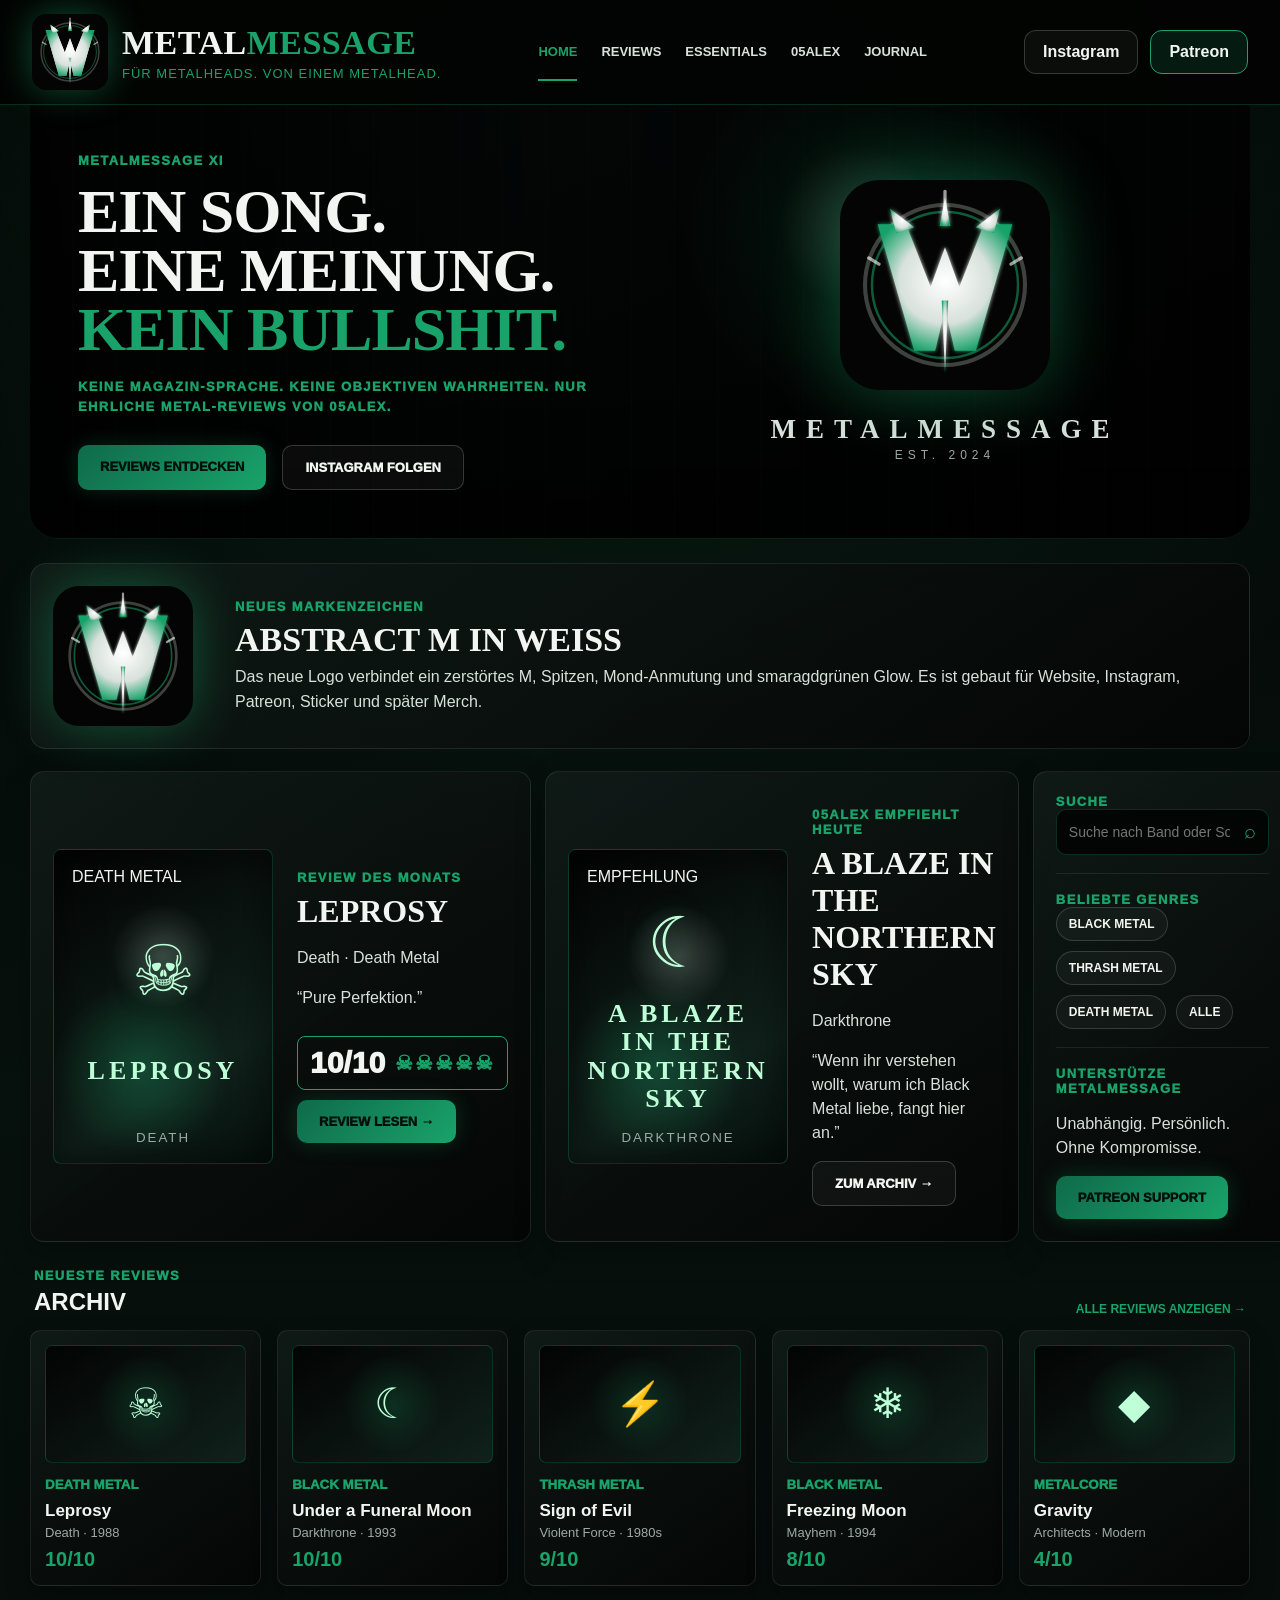
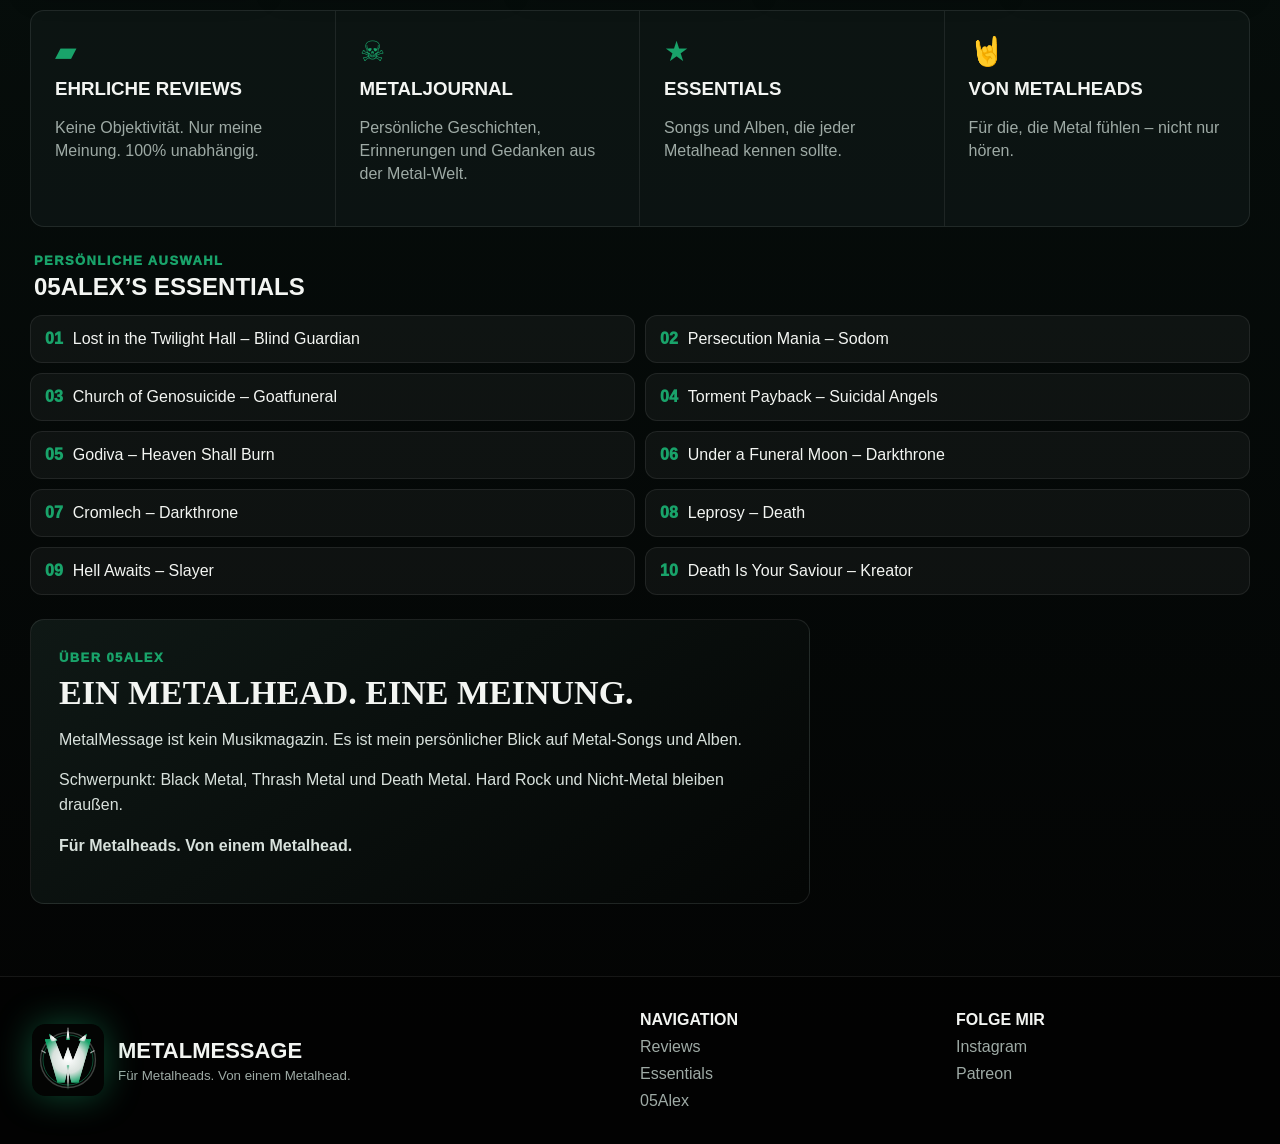
==== index.html @ 54d54aca "Add files via upload" ====
<!DOCTYPE html>
<html lang="de">
<head>
  <meta charset="UTF-8" />
  <meta name="viewport" content="width=device-width, initial-scale=1.0" />
  <title>MetalMessage XI</title>
  <link rel="icon" href="favicon.svg" type="image/svg+xml" />
  <link rel="stylesheet" href="style.css" />
</head>
<body>
  <div id="loader" class="loader">
    <img src="logo.svg" alt="MetalMessage Logo">
    <span>MetalMessage</span>
  </div>

  <div class="site-shell">
    <header class="topbar">
      <a class="logo-wrap" href="#home" aria-label="MetalMessage Home">
        <img class="brand-logo" src="logo.svg" alt="MetalMessage Logo">
        <div class="logo-text">
          <strong>Metal<span>Message</span></strong>
          <small>Für Metalheads. Von einem Metalhead.</small>
        </div>
      </a>
      <nav class="desktop-nav">
        <a href="#home" class="active">Home</a>
        <a href="#reviews">Reviews</a>
        <a href="#essentials">Essentials</a>
        <a href="#about">05Alex</a>
        <a href="#journal">Journal</a>
      </nav>
      <div class="top-actions">
        <a href="https://www.instagram.com/metalmessage05alex/" target="_blank">Instagram</a>
        <a href="https://www.patreon.com/c/metalmessageby05alex/posts" target="_blank" class="patreon">Patreon</a>
      </div>
    </header>

    <main id="home">
      <section class="hero-x">
        <div class="hero-content">
          <p>MetalMessage XI</p>
          <h1>Ein Song.<br>Eine Meinung.<br><span>Kein Bullshit.</span></h1>
          <p class="lead">Keine Magazin-Sprache. Keine objektiven Wahrheiten. Nur ehrliche Metal-Reviews von 05Alex.</p>
          <div class="hero-buttons">
            <a href="#reviews">Reviews entdecken</a>
            <a href="https://www.instagram.com/metalmessage05alex/" class="ghost" target="_blank">Instagram folgen</a>
          </div>
        </div>
        <div class="hero-emblem" aria-hidden="true">
          <img src="logo.svg" alt="">
          <strong>MetalMessage</strong>
          <span>Est. 2024</span>
        </div>
      </section>

      <section class="brand-section reveal">
        <img src="logo.svg" alt="MetalMessage Logo">
        <div>
          <span>Neues Markenzeichen</span>
          <h2>Abstract M in Weiß</h2>
          <p>Das neue Logo verbindet ein zerstörtes M, Spitzen, Mond-Anmutung und smaragdgrünen Glow. Es ist gebaut für Website, Instagram, Patreon, Sticker und später Merch.</p>
        </div>
      </section>

      <section class="mag-grid">
        <article id="featured" class="panel featured-panel reveal">
<div class="art-card"><span>Death Metal</span><div class="symbol">☠</div><b>LEPROSY</b><small>Death</small></div>
<div class="feature-copy">
  <h3>Review des Monats</h3>
  <h2>Leprosy</h2>
  <p>Death · Death Metal</p>
  <p>“Pure Perfektion.”</p>
  <div class="score-pill">10/10 <span class="skulls">☠☠☠☠☠</span></div>
  <br><a class="review-link" data-open="leprosy">Review lesen →</a>
</div>
</article>
        <article id="recommendation" class="panel recommendation-panel reveal">
<div class="art-card"><span>Empfehlung</span><div class="symbol">☾</div><b>A Blaze in the Northern Sky</b><small>Darkthrone</small></div>
<div>
  <h3>05Alex empfiehlt heute</h3>
  <h2>A Blaze in the Northern Sky</h2>
  <p>Darkthrone</p>
  <p>“Wenn ihr verstehen wollt, warum ich Black Metal liebe, fangt hier an.”</p>
  <a class="review-link" href="#reviews">Zum Archiv →</a>
</div>
</article>
        <aside class="panel side-panel reveal">
          <div class="side-block">
            <h3>Suche</h3>
            <div class="search-line">
              <input id="search" type="search" placeholder="Suche nach Band oder Song..." />
              <span>⌕</span>
            </div>
          </div>
          <div class="side-block">
            <h3>Beliebte Genres</h3>
            <div class="chips">
              <button data-filter="black">Black Metal</button>
              <button data-filter="thrash">Thrash Metal</button>
              <button data-filter="death">Death Metal</button>
              <button data-filter="">Alle</button>
            </div>
          </div>
          <div class="side-block support-mini">
            <h3>Unterstütze MetalMessage</h3>
            <p>Unabhängig. Persönlich. Ohne Kompromisse.</p>
            <a href="https://www.patreon.com/c/metalmessageby05alex/posts" target="_blank">Patreon Support</a>
          </div>
        </aside>
      </section>

      <section id="reviews" class="latest">
        <div class="section-head">
          <div><span>Neueste Reviews</span><h2>Archiv</h2></div>
          <a href="#reviews">Alle Reviews anzeigen →</a>
        </div>
        <div id="reviewGrid" class="review-strip">
<article class="review-card-x reveal" data-id="leprosy" data-search="death leprosy death metal">
  <div class="mini-art"><span>☠</span></div>
  <small>Death Metal</small>
  <h3>Leprosy</h3>
  <p>Death · 1988</p>
  <strong>10/10</strong>
</article>


<article class="review-card-x reveal" data-id="under-a-funeral-moon" data-search="darkthrone under a funeral moon black metal">
  <div class="mini-art"><span>☾</span></div>
  <small>Black Metal</small>
  <h3>Under a Funeral Moon</h3>
  <p>Darkthrone · 1993</p>
  <strong>10/10</strong>
</article>


<article class="review-card-x reveal" data-id="sign-of-evil" data-search="violent force sign of evil thrash metal">
  <div class="mini-art"><span>⚡</span></div>
  <small>Thrash Metal</small>
  <h3>Sign of Evil</h3>
  <p>Violent Force · 1980s</p>
  <strong>9/10</strong>
</article>


<article class="review-card-x reveal" data-id="freezing-moon" data-search="mayhem freezing moon black metal">
  <div class="mini-art"><span>❄</span></div>
  <small>Black Metal</small>
  <h3>Freezing Moon</h3>
  <p>Mayhem · 1994</p>
  <strong>8/10</strong>
</article>


<article class="review-card-x reveal" data-id="gravity" data-search="architects gravity metalcore">
  <div class="mini-art"><span>◆</span></div>
  <small>Metalcore</small>
  <h3>Gravity</h3>
  <p>Architects · Modern</p>
  <strong>4/10</strong>
</article>
</div>
      </section>

      <section id="journal" class="feature-row reveal">
        <article><span>▰</span><h3>Ehrliche Reviews</h3><p>Keine Objektivität. Nur meine Meinung. 100% unabhängig.</p></article>
        <article><span>☠</span><h3>MetalJournal</h3><p>Persönliche Geschichten, Erinnerungen und Gedanken aus der Metal-Welt.</p></article>
        <article><span>★</span><h3>Essentials</h3><p>Songs und Alben, die jeder Metalhead kennen sollte.</p></article>
        <article><span>🤘</span><h3>Von Metalheads</h3><p>Für die, die Metal fühlen – nicht nur hören.</p></article>
      </section>

      <section id="essentials" class="essentials-section">
        <div class="section-head"><div><span>Persönliche Auswahl</span><h2>05Alex’s Essentials</h2></div></div>
        <ol id="essentialsList" class="essentials"><li><span>01</span>Lost in the Twilight Hall – Blind Guardian</li>
<li><span>02</span>Persecution Mania – Sodom</li>
<li><span>03</span>Church of Genosuicide – Goatfuneral</li>
<li><span>04</span>Torment Payback – Suicidal Angels</li>
<li><span>05</span>Godiva – Heaven Shall Burn</li>
<li><span>06</span>Under a Funeral Moon – Darkthrone</li>
<li><span>07</span>Cromlech – Darkthrone</li>
<li><span>08</span>Leprosy – Death</li>
<li><span>09</span>Hell Awaits – Slayer</li>
<li><span>10</span>Death Is Your Saviour – Kreator</li></ol>
      </section>

      <section id="about" class="about-x">
        <div class="about-card reveal">
          <span>Über 05Alex</span>
          <h2>Ein Metalhead. Eine Meinung.</h2>
          <p>MetalMessage ist kein Musikmagazin. Es ist mein persönlicher Blick auf Metal-Songs und Alben.</p>
          <p>Schwerpunkt: Black Metal, Thrash Metal und Death Metal. Hard Rock und Nicht-Metal bleiben draußen.</p>
          <p><strong>Für Metalheads. Von einem Metalhead.</strong></p>
        </div>
      </section>
    </main>

    <section id="reviewView" class="review-view hidden"></section>

    <footer class="footer-x">
      <div class="footer-brand"><img class="brand-logo footer-logo" src="logo.svg" alt=""><div><strong>MetalMessage</strong><small>Für Metalheads. Von einem Metalhead.</small></div></div>
      <div><strong>Navigation</strong><a href="#reviews">Reviews</a><a href="#essentials">Essentials</a><a href="#about">05Alex</a></div>
      <div><strong>Folge mir</strong><a href="https://www.instagram.com/metalmessage05alex/" target="_blank">Instagram</a><a href="https://www.patreon.com/c/metalmessageby05alex/posts" target="_blank">Patreon</a></div>
    </footer>
  </div>

  <script src="data.js"></script>
  <script src="app.js"></script>
</body>
</html>
---- style.css ----
:root{--black:#030403;--bg:#050706;--panel:#0b1110;--panel2:#101a17;--emerald:#0f6a4b;--bright:#19a36a;--glow:#37d88a;--silver:#d8e1dc;--text:#f3f5f2;--muted:#9eaaa5;--line:rgba(25,163,106,.27)}*{box-sizing:border-box}html{scroll-behavior:smooth}body{margin:0;color:var(--text);font-family:Arial,Helvetica,sans-serif;background:radial-gradient(circle at 50% 0%,rgba(25,163,106,.16),transparent 32%),linear-gradient(180deg,#020403,#07110e 40%,#030303)}a{color:inherit}.loader{position:fixed;inset:0;z-index:999;background:#020303;display:grid;place-items:center;transition:opacity .45s ease,visibility .45s ease}.loader img{width:122px;filter:drop-shadow(0 0 28px rgba(25,163,106,.5));animation:pulse 1.4s infinite alternate}.loader span{text-transform:uppercase;letter-spacing:4px;color:var(--silver);font-family:Georgia,serif;margin-top:-120px}.loader.hide{opacity:0;visibility:hidden}@keyframes pulse{from{transform:scale(.96);opacity:.8}to{transform:scale(1.04);opacity:1}}.topbar{position:sticky;top:0;z-index:50;display:flex;align-items:center;gap:24px;padding:14px 32px;background:rgba(3,4,3,.94);backdrop-filter:blur(16px);border-bottom:1px solid var(--line)}.logo-wrap{display:flex;align-items:center;gap:14px;text-decoration:none;min-width:310px}.brand-logo{width:76px;height:76px;object-fit:contain;filter:drop-shadow(0 0 18px rgba(25,163,106,.45))}.logo-text strong{display:block;font-family:Georgia,serif;text-transform:uppercase;font-size:34px;letter-spacing:.5px}.logo-text strong span{color:var(--bright)}.logo-text small{display:block;color:var(--bright);font-size:13px;text-transform:uppercase;letter-spacing:1px;margin-top:4px}.desktop-nav{display:flex;gap:24px;flex:1;justify-content:center}.desktop-nav a{text-decoration:none;text-transform:uppercase;font-weight:900;font-size:13px;color:var(--silver);padding:20px 0;border-bottom:2px solid transparent}.desktop-nav a.active,.desktop-nav a:hover{color:var(--bright);border-color:var(--bright)}.top-actions{display:flex;gap:12px}.top-actions a{text-decoration:none;border:1px solid rgba(255,255,255,.18);border-radius:12px;padding:12px 18px;font-weight:900;background:rgba(255,255,255,.04)}.top-actions .patreon{border-color:var(--bright);background:rgba(25,163,106,.15)}main,.review-view{max-width:1540px;margin:0 auto;padding:0 30px 48px}.hero-x{min-height:430px;display:grid;grid-template-columns:1fr 1fr;align-items:center;position:relative;overflow:hidden;border-bottom:1px solid rgba(25,163,106,.18);background:linear-gradient(90deg,rgba(0,0,0,.92) 0%,rgba(0,0,0,.55) 44%,rgba(0,0,0,.82) 100%),radial-gradient(circle at 68% 28%,rgba(216,225,220,.38),transparent 9%),radial-gradient(circle at 70% 30%,rgba(25,163,106,.35),transparent 22%),linear-gradient(160deg,#07110e,#030303);border-radius:0 0 28px 28px;margin-bottom:24px}.hero-x:before{content:'';position:absolute;inset:0;background:repeating-linear-gradient(90deg,transparent 0 42px,rgba(255,255,255,.015) 43px),linear-gradient(0deg,rgba(0,0,0,.78),transparent 45%);pointer-events:none}.hero-content{position:relative;z-index:2;padding:48px}.hero-content>p,.section-head span,.panel h3,.about-card span,.brand-section span{margin:0;color:var(--bright);text-transform:uppercase;letter-spacing:1.4px;font-weight:950;font-size:13px}.hero-content h1{font-family:Georgia,serif;text-transform:uppercase;font-size:62px;line-height:.95;margin:14px 0 18px;letter-spacing:-1px}.hero-content h1 span{color:var(--bright);font-family:inherit}.lead{max-width:520px;color:var(--silver);line-height:1.55;font-size:17px}.hero-buttons{display:flex;gap:16px;margin-top:28px;flex-wrap:wrap}.hero-buttons a,.featured-panel .review-link,.recommendation-panel .review-link,.support-mini a{display:inline-block;text-decoration:none;border-radius:10px;padding:14px 22px;background:linear-gradient(135deg,var(--emerald),var(--bright));color:#02100b;font-weight:950;text-transform:uppercase;font-size:13px;box-shadow:0 0 22px rgba(25,163,106,.24);cursor:pointer}.hero-buttons .ghost,.recommendation-panel .review-link{background:rgba(255,255,255,.04);color:var(--text);border:1px solid rgba(255,255,255,.18);box-shadow:none}.hero-emblem{position:relative;z-index:2;text-align:center;color:var(--silver)}.hero-emblem img{width:210px;filter:drop-shadow(0 0 38px rgba(25,163,106,.45))}.hero-emblem strong{display:block;text-transform:uppercase;letter-spacing:10px;font-size:27px;margin-top:20px;font-family:Georgia,serif}.hero-emblem span{text-transform:uppercase;letter-spacing:5px;color:var(--muted);font-size:12px}.brand-section{display:grid;grid-template-columns:160px 1fr;gap:22px;align-items:center;background:linear-gradient(145deg,rgba(16,26,23,.92),rgba(4,6,5,.96));border:1px solid rgba(255,255,255,.09);border-radius:16px;padding:22px;margin:0 0 22px}.brand-section img{width:140px;filter:drop-shadow(0 0 26px rgba(25,163,106,.45))}.brand-section h2{font-family:Georgia,serif;text-transform:uppercase;font-size:34px;margin:6px 0}.brand-section p{color:var(--silver);line-height:1.55;margin:0}.mag-grid{display:grid;grid-template-columns:1.2fr 1fr .95fr;gap:14px;margin-bottom:24px}.panel{background:linear-gradient(145deg,rgba(16,26,23,.92),rgba(4,6,5,.96));border:1px solid rgba(255,255,255,.09);border-radius:14px;box-shadow:0 12px 30px rgba(0,0,0,.28);padding:22px}.featured-panel,.recommendation-panel{display:grid;grid-template-columns:220px 1fr;gap:24px;align-items:center}.art-card{min-height:315px;border-radius:8px;border:1px solid var(--line);display:flex;flex-direction:column;justify-content:space-between;padding:18px;text-transform:uppercase;background:radial-gradient(circle at 50% 34%,rgba(216,225,220,.23),transparent 22%),radial-gradient(circle at 40% 70%,rgba(25,163,106,.32),transparent 34%),linear-gradient(150deg,#030303,#10211b 70%,#06100d);box-shadow:inset 0 0 46px rgba(0,0,0,.58)}.art-card .symbol{font-size:70px;text-align:center;color:#bfffd8;text-shadow:0 0 28px rgba(25,163,106,.35)}.art-card b{font-family:Georgia,serif;font-size:26px;line-height:1.1;color:#bfffd8;text-align:center;letter-spacing:4px}.art-card small{color:var(--muted);text-align:center;letter-spacing:2px}.feature-copy h2,.recommendation-panel h2{font-family:Georgia,serif;text-transform:uppercase;font-size:32px;margin:8px 0}.feature-copy p,.recommendation-panel p,.side-block p{color:var(--silver);line-height:1.5}.score-pill{display:inline-flex;align-items:center;gap:10px;border:1px solid var(--bright);border-radius:8px;padding:9px 12px;color:var(--text);font-size:30px;font-weight:950;margin:10px 0}.skulls{color:var(--bright);font-size:20px;letter-spacing:2px}.side-panel{display:grid;gap:18px}.side-block{border-bottom:1px solid rgba(255,255,255,.08);padding-bottom:18px}.side-block:last-child{border-bottom:0;padding-bottom:0}.search-line{display:flex;align-items:center;border:1px solid var(--line);border-radius:10px;padding:0 12px;background:#030504}.search-line input{flex:1;background:transparent;border:0;outline:0;color:var(--text);padding:14px 0;font-size:14px}.search-line span{color:var(--bright);font-size:20px}.chips{display:flex;gap:10px;flex-wrap:wrap}.chips button{background:rgba(255,255,255,.035);color:var(--text);border:1px solid rgba(255,255,255,.15);border-radius:999px;padding:9px 12px;text-transform:uppercase;font-weight:900;font-size:12px}.latest,.feature-row,.essentials-section,.about-x{margin-bottom:24px}.section-head{display:flex;align-items:end;justify-content:space-between;margin:0 4px 14px}.section-head h2{margin:4px 0 0;font-size:24px;text-transform:uppercase}.section-head a{color:var(--bright);text-decoration:none;text-transform:uppercase;font-weight:900;font-size:12px}.review-strip{display:grid;grid-template-columns:repeat(5,1fr);gap:16px}.review-card-x{cursor:pointer;min-height:255px;background:linear-gradient(145deg,rgba(16,26,23,.92),rgba(4,6,5,.96));border:1px solid rgba(255,255,255,.09);border-radius:10px;padding:14px;transition:.22s;box-shadow:0 10px 24px rgba(0,0,0,.28)}.review-card-x:hover{transform:translateY(-4px);border-color:var(--bright);box-shadow:0 0 28px rgba(25,163,106,.18)}.mini-art{height:118px;border-radius:7px;border:1px solid var(--line);display:grid;place-items:center;margin-bottom:12px;background:radial-gradient(circle,rgba(25,163,106,.2),transparent 42%),linear-gradient(145deg,#030303,#10211b)}.mini-art span{font-size:42px;color:#bfffd8}.review-card-x small{color:var(--bright);font-weight:950;text-transform:uppercase}.review-card-x h3{margin:8px 0 4px;font-size:17px}.review-card-x p{color:var(--muted);margin:0 0 8px;font-size:13px}.review-card-x strong{color:var(--bright);font-size:20px}.feature-row{display:grid;grid-template-columns:repeat(4,1fr);border:1px solid rgba(255,255,255,.09);border-radius:14px;overflow:hidden;background:rgba(16,26,23,.65)}.feature-row article{padding:24px;border-right:1px solid rgba(255,255,255,.08)}.feature-row article:last-child{border-right:0}.feature-row span{font-size:28px;color:var(--bright)}.feature-row h3{text-transform:uppercase;margin:10px 0 8px}.feature-row p{color:var(--muted);line-height:1.45}.essentials{list-style:none;padding:0;margin:0;display:grid;grid-template-columns:repeat(2,1fr);gap:10px}.essentials li{background:rgba(255,255,255,.045);border:1px solid rgba(255,255,255,.08);border-radius:12px;padding:14px}.essentials span{color:var(--bright);font-weight:950;margin-right:10px}.about-card{max-width:780px;background:linear-gradient(145deg,rgba(16,26,23,.92),rgba(4,6,5,.96));border:1px solid rgba(255,255,255,.09);border-radius:14px;padding:28px}.about-card h2{font-family:Georgia,serif;text-transform:uppercase;font-size:34px;margin:8px 0}.about-card p{color:var(--silver);line-height:1.55}.review-view{padding-top:28px}.hidden{display:none}.back{display:inline-block;color:var(--bright);font-weight:950;text-transform:uppercase;margin-bottom:16px;cursor:pointer}.review-page-x{display:grid;grid-template-columns:330px 1fr;gap:22px}.review-main{background:linear-gradient(145deg,rgba(16,26,23,.92),rgba(4,6,5,.96));border:1px solid rgba(255,255,255,.09);border-radius:14px;padding:24px}.review-main h1{font-family:Georgia,serif;text-transform:uppercase;font-size:44px;margin:8px 0}.review-main h2{margin:0;color:var(--muted)}.review-block{margin:18px 0;padding:18px;border:1px solid rgba(255,255,255,.08);border-radius:12px;background:rgba(255,255,255,.035)}.review-block span,.score-table span{color:var(--bright);text-transform:uppercase;font-size:12px;font-weight:950}.review-block p{line-height:1.6;color:var(--silver)}.score-row{display:grid;grid-template-columns:130px 1fr 44px;gap:10px;align-items:center;margin:11px 0}.bar{height:9px;background:rgba(255,255,255,.09);border-radius:999px;overflow:hidden}.bar i{display:block;height:100%;background:linear-gradient(90deg,var(--emerald),var(--bright));box-shadow:0 0 16px rgba(25,163,106,.45)}.footer-x{display:grid;grid-template-columns:2fr 1fr 1fr;gap:24px;padding:34px 32px;border-top:1px solid rgba(255,255,255,.08);background:rgba(0,0,0,.42);max-width:1540px;margin:0 auto}.footer-brand{display:flex;align-items:center;gap:14px}.footer-logo{width:72px;height:72px}.footer-brand strong{display:block;text-transform:uppercase;font-size:22px}.footer-brand small{display:block;color:var(--muted);margin-top:4px}.footer-x a,.footer-x strong{display:block}.footer-x a{color:var(--muted);text-decoration:none;margin-top:9px}.footer-x strong{text-transform:uppercase}.reveal{opacity:0;transform:translateY(16px);transition:opacity .55s ease,transform .55s ease}.reveal.visible{opacity:1;transform:none}@media(max-width:980px){.desktop-nav{display:none}.logo-wrap{min-width:auto}.logo-text strong{font-size:24px}.brand-logo{width:58px;height:58px}.topbar{padding:12px}.top-actions a{font-size:12px;padding:10px}main,.review-view{padding:0 14px 36px}.hero-x{grid-template-columns:1fr;min-height:420px}.hero-content{padding:34px 20px}.hero-content h1{font-size:44px}.hero-emblem{display:none}.brand-section{grid-template-columns:90px 1fr}.brand-section img{width:84px}.brand-section h2{font-size:25px}.mag-grid{grid-template-columns:1fr}.featured-panel,.recommendation-panel{grid-template-columns:120px 1fr}.art-card{min-height:190px}.art-card .symbol{font-size:44px}.art-card b{font-size:15px}.review-strip{grid-template-columns:1fr 1fr}.feature-row{grid-template-columns:1fr 1fr}.essentials{grid-template-columns:1fr}.review-page-x{grid-template-columns:1fr}.review-page-x>.art-card{min-height:240px}}@media(max-width:560px){.top-actions a:first-child{display:none}.logo-text small{display:none}.hero-content h1{font-size:37px}.hero-buttons a{width:100%;text-align:center}.brand-section{grid-template-columns:1fr;text-align:center}.brand-section img{margin:auto}.featured-panel,.recommendation-panel{grid-template-columns:1fr}.review-strip{grid-template-columns:1fr}.feature-row{grid-template-columns:1fr}.feature-row article{border-right:0;border-bottom:1px solid rgba(255,255,255,.08)}.footer-x{grid-template-columns:1fr;padding:28px 16px}}
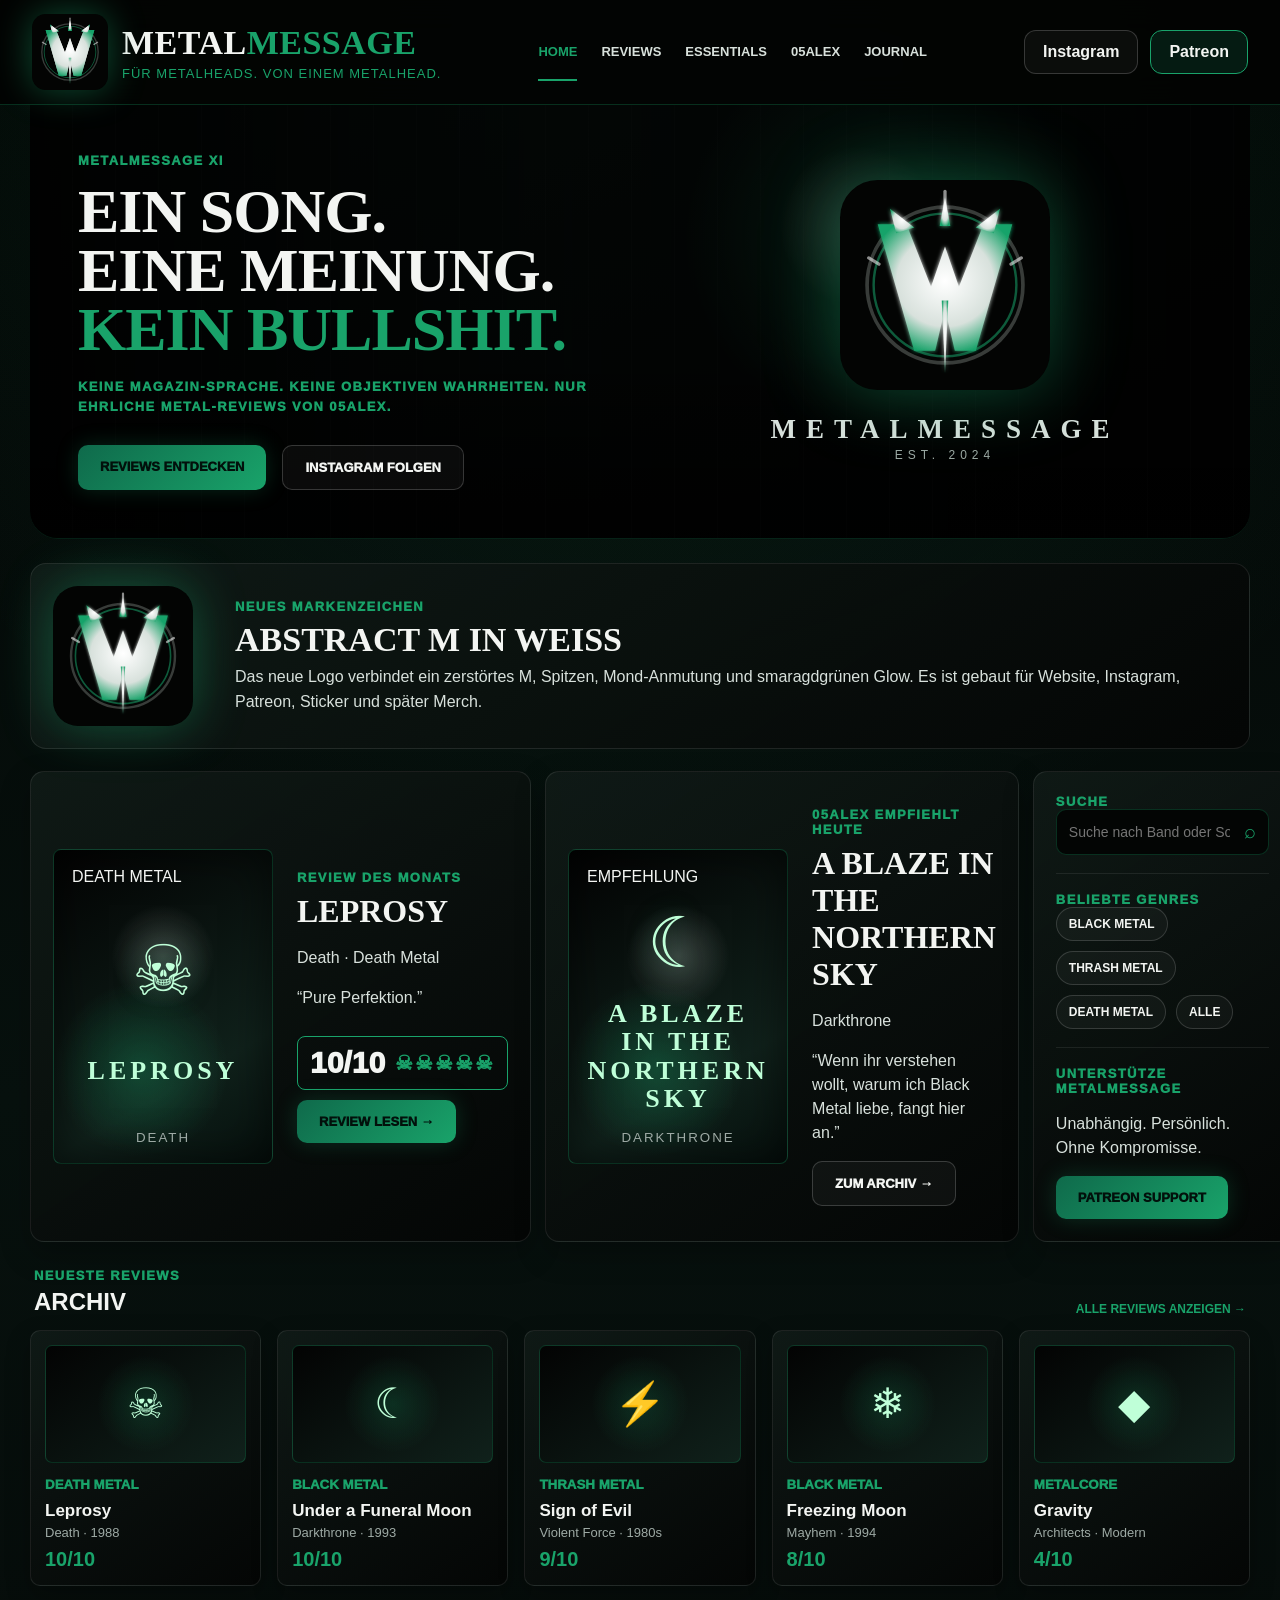
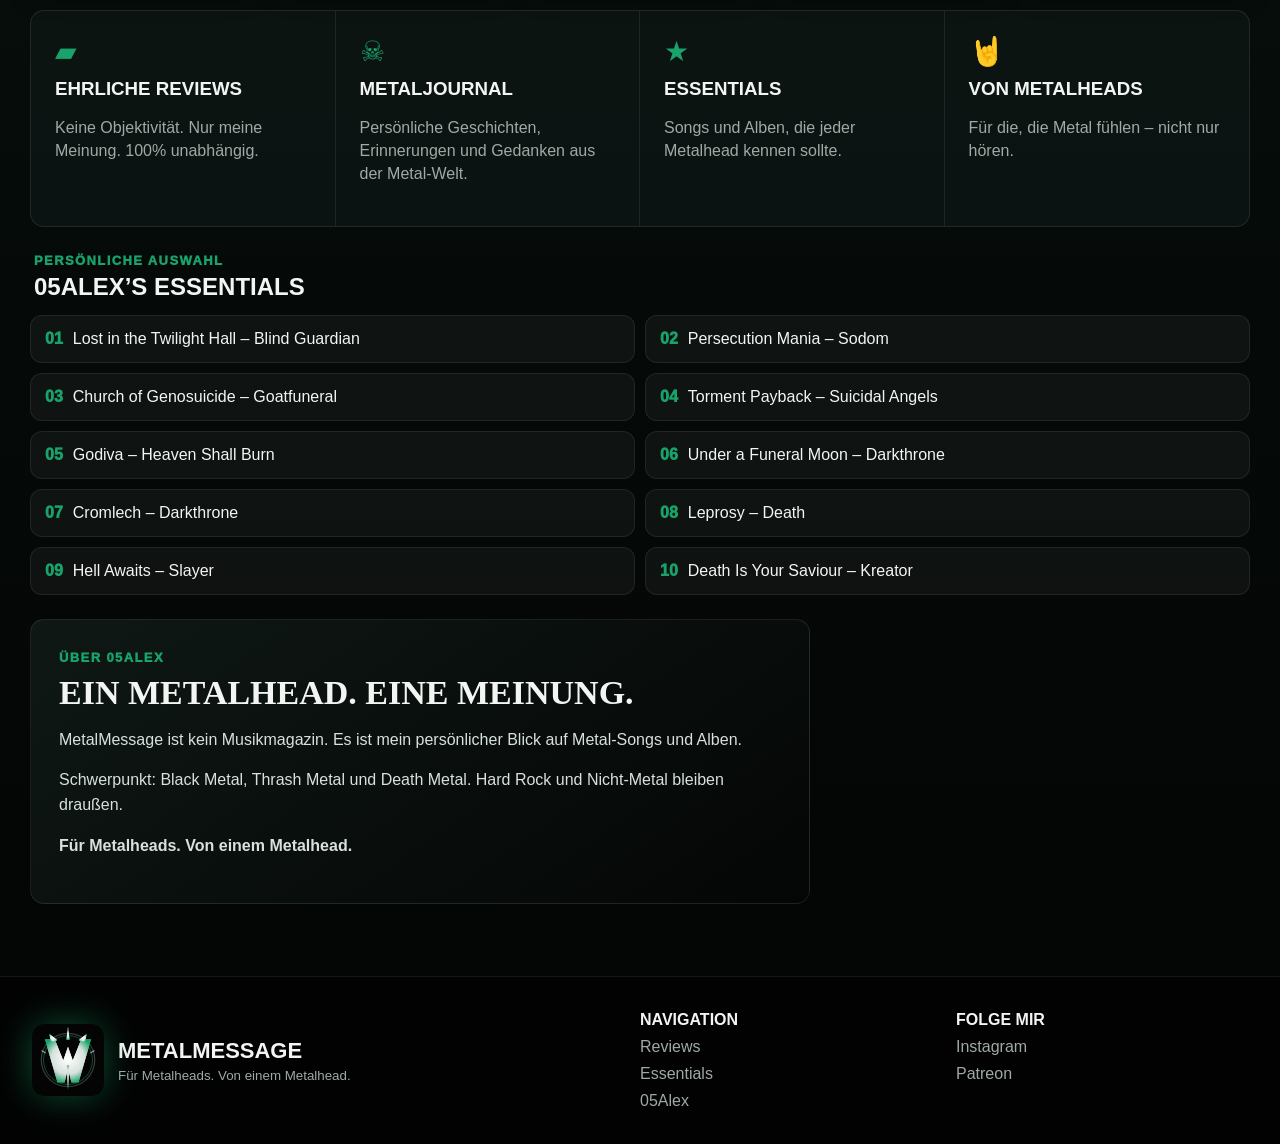
==== commit b38e462d: "Add files via upload" ====
--- a/index.html
+++ b/index.html
@@ -1,176 +1,31 @@
 <!DOCTYPE html>
 <html lang="de">
 <head>
-  <meta charset="UTF-8" />
-  <meta name="viewport" content="width=device-width, initial-scale=1.0" />
-  <title>MetalMessage XI</title>
-  <link rel="icon" href="favicon.svg" type="image/svg+xml" />
-  <link rel="stylesheet" href="style.css" />
+<meta charset="UTF-8">
+<meta name="viewport" content="width=device-width, initial-scale=1.0">
+<title>MetalMessage XI Final</title>
+<link rel="icon" href="favicon.svg" type="image/svg+xml">
+<link rel="stylesheet" href="style.css">
 </head>
 <body>
-  <div id="loader" class="loader">
-    <img src="logo.svg" alt="MetalMessage Logo">
-    <span>MetalMessage</span>
-  </div>
-
-  <div class="site-shell">
-    <header class="topbar">
-      <a class="logo-wrap" href="#home" aria-label="MetalMessage Home">
-        <img class="brand-logo" src="logo.svg" alt="MetalMessage Logo">
-        <div class="logo-text">
-          <strong>Metal<span>Message</span></strong>
-          <small>Für Metalheads. Von einem Metalhead.</small>
-        </div>
-      </a>
-      <nav class="desktop-nav">
-        <a href="#home" class="active">Home</a>
-        <a href="#reviews">Reviews</a>
-        <a href="#essentials">Essentials</a>
-        <a href="#about">05Alex</a>
-        <a href="#journal">Journal</a>
-      </nav>
-      <div class="top-actions">
-        <a href="https://www.instagram.com/metalmessage05alex/" target="_blank">Instagram</a>
-        <a href="https://www.patreon.com/c/metalmessageby05alex/posts" target="_blank" class="patreon">Patreon</a>
-      </div>
-    </header>
-
-    <main id="home">
-      <section class="hero-x">
-        <div class="hero-content">
-          <p>MetalMessage XI</p>
-          <h1>Ein Song.<br>Eine Meinung.<br><span>Kein Bullshit.</span></h1>
-          <p class="lead">Keine Magazin-Sprache. Keine objektiven Wahrheiten. Nur ehrliche Metal-Reviews von 05Alex.</p>
-          <div class="hero-buttons">
-            <a href="#reviews">Reviews entdecken</a>
-            <a href="https://www.instagram.com/metalmessage05alex/" class="ghost" target="_blank">Instagram folgen</a>
-          </div>
-        </div>
-        <div class="hero-emblem" aria-hidden="true">
-          <img src="logo.svg" alt="">
-          <strong>MetalMessage</strong>
-          <span>Est. 2024</span>
-        </div>
-      </section>
-
-      <section class="brand-section reveal">
-        <img src="logo.svg" alt="MetalMessage Logo">
-        <div>
-          <span>Neues Markenzeichen</span>
-          <h2>Abstract M in Weiß</h2>
-          <p>Das neue Logo verbindet ein zerstörtes M, Spitzen, Mond-Anmutung und smaragdgrünen Glow. Es ist gebaut für Website, Instagram, Patreon, Sticker und später Merch.</p>
-        </div>
-      </section>
-
-      <section class="mag-grid">
-        <article id="featured" class="panel featured-panel reveal">
-<div class="art-card"><span>Death Metal</span><div class="symbol">☠</div><b>LEPROSY</b><small>Death</small></div>
-<div class="feature-copy">
-  <h3>Review des Monats</h3>
-  <h2>Leprosy</h2>
-  <p>Death · Death Metal</p>
-  <p>“Pure Perfektion.”</p>
-  <div class="score-pill">10/10 <span class="skulls">☠☠☠☠☠</span></div>
-  <br><a class="review-link" data-open="leprosy">Review lesen →</a>
-</div>
-</article>
-        <article id="recommendation" class="panel recommendation-panel reveal">
-<div class="art-card"><span>Empfehlung</span><div class="symbol">☾</div><b>A Blaze in the Northern Sky</b><small>Darkthrone</small></div>
-<div>
-  <h3>05Alex empfiehlt heute</h3>
-  <h2>A Blaze in the Northern Sky</h2>
-  <p>Darkthrone</p>
-  <p>“Wenn ihr verstehen wollt, warum ich Black Metal liebe, fangt hier an.”</p>
-  <a class="review-link" href="#reviews">Zum Archiv →</a>
-</div>
-</article>
-        <aside class="panel side-panel reveal">
-          <div class="side-block">
-            <h3>Suche</h3>
-            <div class="search-line">
-              <input id="search" type="search" placeholder="Suche nach Band oder Song..." />
-              <span>⌕</span>
-            </div>
-          </div>
-          <div class="side-block">
-            <h3>Beliebte Genres</h3>
-            <div class="chips">
-              <button data-filter="black">Black Metal</button>
-              <button data-filter="thrash">Thrash Metal</button>
-              <button data-filter="death">Death Metal</button>
-              <button data-filter="">Alle</button>
-            </div>
-          </div>
-          <div class="side-block support-mini">
-            <h3>Unterstütze MetalMessage</h3>
-            <p>Unabhängig. Persönlich. Ohne Kompromisse.</p>
-            <a href="https://www.patreon.com/c/metalmessageby05alex/posts" target="_blank">Patreon Support</a>
-          </div>
-        </aside>
-      </section>
-
-      <section id="reviews" class="latest">
-        <div class="section-head">
-          <div><span>Neueste Reviews</span><h2>Archiv</h2></div>
-          <a href="#reviews">Alle Reviews anzeigen →</a>
-        </div>
-        <div id="reviewGrid" class="review-strip">
-<article class="review-card-x reveal" data-id="leprosy" data-search="death leprosy death metal">
-  <div class="mini-art"><span>☠</span></div>
-  <small>Death Metal</small>
-  <h3>Leprosy</h3>
-  <p>Death · 1988</p>
-  <strong>10/10</strong>
-</article>
-
-
-<article class="review-card-x reveal" data-id="under-a-funeral-moon" data-search="darkthrone under a funeral moon black metal">
-  <div class="mini-art"><span>☾</span></div>
-  <small>Black Metal</small>
-  <h3>Under a Funeral Moon</h3>
-  <p>Darkthrone · 1993</p>
-  <strong>10/10</strong>
-</article>
-
-
-<article class="review-card-x reveal" data-id="sign-of-evil" data-search="violent force sign of evil thrash metal">
-  <div class="mini-art"><span>⚡</span></div>
-  <small>Thrash Metal</small>
-  <h3>Sign of Evil</h3>
-  <p>Violent Force · 1980s</p>
-  <strong>9/10</strong>
-</article>
-
-
-<article class="review-card-x reveal" data-id="freezing-moon" data-search="mayhem freezing moon black metal">
-  <div class="mini-art"><span>❄</span></div>
-  <small>Black Metal</small>
-  <h3>Freezing Moon</h3>
-  <p>Mayhem · 1994</p>
-  <strong>8/10</strong>
-</article>
-
-
-<article class="review-card-x reveal" data-id="gravity" data-search="architects gravity metalcore">
-  <div class="mini-art"><span>◆</span></div>
-  <small>Metalcore</small>
-  <h3>Gravity</h3>
-  <p>Architects · Modern</p>
-  <strong>4/10</strong>
-</article>
-</div>
-      </section>
-
-      <section id="journal" class="feature-row reveal">
-        <article><span>▰</span><h3>Ehrliche Reviews</h3><p>Keine Objektivität. Nur meine Meinung. 100% unabhängig.</p></article>
-        <article><span>☠</span><h3>MetalJournal</h3><p>Persönliche Geschichten, Erinnerungen und Gedanken aus der Metal-Welt.</p></article>
-        <article><span>★</span><h3>Essentials</h3><p>Songs und Alben, die jeder Metalhead kennen sollte.</p></article>
-        <article><span>🤘</span><h3>Von Metalheads</h3><p>Für die, die Metal fühlen – nicht nur hören.</p></article>
-      </section>
-
-      <section id="essentials" class="essentials-section">
-        <div class="section-head"><div><span>Persönliche Auswahl</span><h2>05Alex’s Essentials</h2></div></div>
-        <ol id="essentialsList" class="essentials"><li><span>01</span>Lost in the Twilight Hall – Blind Guardian</li>
+<div id="loader" class="loader"><img src="logo.svg" alt="MetalMessage Logo"><span>MetalMessage</span></div>
+<div class="site-shell">
+<header class="topbar">
+<a class="logo-wrap" href="#home"><img class="brand-logo" src="logo.svg" alt="MetalMessage Logo"><div class="logo-text"><strong>Metal<span>Message</span></strong><small>Für Metalheads. Von einem Metalhead.</small></div></a>
+<nav class="desktop-nav"><a href="#home" class="active">Home</a><a href="#reviews">Reviews</a><a href="#essentials">Essentials</a><a href="#about">05Alex</a><a href="#journal">Journal</a></nav>
+<div class="top-actions"><a href="https://www.instagram.com/metalmessage05alex/" target="_blank">Instagram</a><a href="https://www.patreon.com/c/metalmessageby05alex/posts" target="_blank" class="patreon">Patreon</a></div>
+</header>
+<main id="home">
+<section class="hero-x"><div class="hero-content"><p>MetalMessage XI</p><h1>Ein Song.<br>Eine Meinung.<br><span>Kein Bullshit.</span></h1><p class="lead">Keine Magazin-Sprache. Keine objektiven Wahrheiten. Nur ehrliche Metal-Reviews von 05Alex.</p><div class="hero-buttons"><a href="#reviews">Reviews entdecken</a><a href="https://www.instagram.com/metalmessage05alex/" class="ghost" target="_blank">Instagram folgen</a></div></div><div class="hero-emblem"><img src="logo.svg" alt=""><strong>MetalMessage</strong><span>Est. 2024</span></div></section>
+<section class="brand-section reveal"><img src="logo.svg" alt="MetalMessage Logo"><div><span>Neues Markenzeichen</span><h2>Abstract M in Weiß</h2><p>Das neue Logo verbindet ein zerstörtes M, Spitzen, Mond-Anmutung und smaragdgrünen Glow. Es ist gebaut für Website, Instagram, Patreon, Sticker und später Merch.</p></div></section>
+<section class="mag-grid"><article class="panel featured-panel reveal"><div class="art-card"><span>Death Metal</span><div class="symbol">☠</div><b>LEPROSY</b><small>Death</small></div><div class="feature-copy"><h3>Review des Monats</h3><h2>Leprosy</h2><p>Death · Death Metal</p><p>“Pure Perfektion.”</p><div class="score-pill">10/10 <span class="skulls">☠☠☠☠☠</span></div><br><a class="review-link" data-open="leprosy">Review lesen →</a></div></article><article class="panel recommendation-panel reveal"><div class="art-card"><span>Empfehlung</span><div class="symbol">☾</div><b>A Blaze in the Northern Sky</b><small>Darkthrone</small></div><div><h3>05Alex empfiehlt heute</h3><h2>A Blaze in the Northern Sky</h2><p>Darkthrone</p><p>“Wenn ihr verstehen wollt, warum ich Black Metal liebe, fangt hier an.”</p><a class="review-link" href="#reviews">Zum Archiv →</a></div></article><aside class="panel side-panel reveal"><div class="side-block"><h3>Suche</h3><div class="search-line"><input id="search" type="search" placeholder="Suche nach Band oder Song..."><span>⌕</span></div></div><div class="side-block"><h3>Beliebte Genres</h3><div class="chips"><button data-filter="black">Black Metal</button><button data-filter="thrash">Thrash Metal</button><button data-filter="death">Death Metal</button><button data-filter="">Alle</button></div></div><div class="side-block support-mini"><h3>Unterstütze MetalMessage</h3><p>Unabhängig. Persönlich. Ohne Kompromisse.</p><a href="https://www.patreon.com/c/metalmessageby05alex/posts" target="_blank">Patreon Support</a></div></aside></section>
+<section id="reviews" class="latest"><div class="section-head"><div><span>Neueste Reviews</span><h2>Archiv</h2></div><a href="#reviews">Alle Reviews anzeigen →</a></div><div id="reviewGrid" class="review-strip"><article class="review-card-x reveal" data-id="leprosy" data-search="death leprosy death metal"><div class="mini-art"><span>☠</span></div><small>Death Metal</small><h3>Leprosy</h3><p>Death · 1988</p><strong>10/10</strong></article>
+<article class="review-card-x reveal" data-id="under-a-funeral-moon" data-search="darkthrone under a funeral moon black metal"><div class="mini-art"><span>☾</span></div><small>Black Metal</small><h3>Under a Funeral Moon</h3><p>Darkthrone · 1993</p><strong>10/10</strong></article>
+<article class="review-card-x reveal" data-id="sign-of-evil" data-search="violent force sign of evil thrash metal"><div class="mini-art"><span>⚡</span></div><small>Thrash Metal</small><h3>Sign of Evil</h3><p>Violent Force · 1980s</p><strong>9/10</strong></article>
+<article class="review-card-x reveal" data-id="freezing-moon" data-search="mayhem freezing moon black metal"><div class="mini-art"><span>❄</span></div><small>Black Metal</small><h3>Freezing Moon</h3><p>Mayhem · 1994</p><strong>8/10</strong></article>
+<article class="review-card-x reveal" data-id="gravity" data-search="architects gravity metalcore"><div class="mini-art"><span>◆</span></div><small>Metalcore</small><h3>Gravity</h3><p>Architects · Modern</p><strong>4/10</strong></article></div></section>
+<section id="journal" class="feature-row reveal"><article><span>▰</span><h3>Ehrliche Reviews</h3><p>Keine Objektivität. Nur meine Meinung. 100% unabhängig.</p></article><article><span>☠</span><h3>MetalJournal</h3><p>Persönliche Geschichten, Erinnerungen und Gedanken aus der Metal-Welt.</p></article><article><span>★</span><h3>Essentials</h3><p>Songs und Alben, die jeder Metalhead kennen sollte.</p></article><article><span>🤘</span><h3>Von Metalheads</h3><p>Für die, die Metal fühlen – nicht nur hören.</p></article></section>
+<section id="essentials" class="essentials-section"><div class="section-head"><div><span>Persönliche Auswahl</span><h2>05Alex’s Essentials</h2></div></div><ol class="essentials"><li><span>01</span>Lost in the Twilight Hall – Blind Guardian</li>
 <li><span>02</span>Persecution Mania – Sodom</li>
 <li><span>03</span>Church of Genosuicide – Goatfuneral</li>
 <li><span>04</span>Torment Payback – Suicidal Angels</li>
@@ -179,30 +34,12 @@
 <li><span>07</span>Cromlech – Darkthrone</li>
 <li><span>08</span>Leprosy – Death</li>
 <li><span>09</span>Hell Awaits – Slayer</li>
-<li><span>10</span>Death Is Your Saviour – Kreator</li></ol>
-      </section>
-
-      <section id="about" class="about-x">
-        <div class="about-card reveal">
-          <span>Über 05Alex</span>
-          <h2>Ein Metalhead. Eine Meinung.</h2>
-          <p>MetalMessage ist kein Musikmagazin. Es ist mein persönlicher Blick auf Metal-Songs und Alben.</p>
-          <p>Schwerpunkt: Black Metal, Thrash Metal und Death Metal. Hard Rock und Nicht-Metal bleiben draußen.</p>
-          <p><strong>Für Metalheads. Von einem Metalhead.</strong></p>
-        </div>
-      </section>
-    </main>
-
-    <section id="reviewView" class="review-view hidden"></section>
-
-    <footer class="footer-x">
-      <div class="footer-brand"><img class="brand-logo footer-logo" src="logo.svg" alt=""><div><strong>MetalMessage</strong><small>Für Metalheads. Von einem Metalhead.</small></div></div>
-      <div><strong>Navigation</strong><a href="#reviews">Reviews</a><a href="#essentials">Essentials</a><a href="#about">05Alex</a></div>
-      <div><strong>Folge mir</strong><a href="https://www.instagram.com/metalmessage05alex/" target="_blank">Instagram</a><a href="https://www.patreon.com/c/metalmessageby05alex/posts" target="_blank">Patreon</a></div>
-    </footer>
-  </div>
-
-  <script src="data.js"></script>
-  <script src="app.js"></script>
+<li><span>10</span>Death Is Your Saviour – Kreator</li></ol></section>
+<section id="about" class="about-x"><div class="about-card reveal"><span>Über 05Alex</span><h2>Ein Metalhead. Eine Meinung.</h2><p>MetalMessage ist kein Musikmagazin. Es ist mein persönlicher Blick auf Metal-Songs und Alben.</p><p>Schwerpunkt: Black Metal, Thrash Metal und Death Metal. Hard Rock und Nicht-Metal bleiben draußen.</p><p><strong>Für Metalheads. Von einem Metalhead.</strong></p></div></section>
+</main>
+<section id="reviewView" class="review-view hidden"></section>
+<footer class="footer-x"><div class="footer-brand"><img class="brand-logo footer-logo" src="logo.svg" alt=""><div><strong>MetalMessage</strong><small>Für Metalheads. Von einem Metalhead.</small></div></div><div><strong>Navigation</strong><a href="#reviews">Reviews</a><a href="#essentials">Essentials</a><a href="#about">05Alex</a></div><div><strong>Folge mir</strong><a href="https://www.instagram.com/metalmessage05alex/" target="_blank">Instagram</a><a href="https://www.patreon.com/c/metalmessageby05alex/posts" target="_blank">Patreon</a></div></footer>
+</div>
+<script src="data.js"></script><script src="app.js"></script>
 </body>
-</html>
+</html>
--- a/style.css
+++ b/style.css
@@ -1 +1,2 @@
-:root{--black:#030403;--bg:#050706;--panel:#0b1110;--panel2:#101a17;--emerald:#0f6a4b;--bright:#19a36a;--glow:#37d88a;--silver:#d8e1dc;--text:#f3f5f2;--muted:#9eaaa5;--line:rgba(25,163,106,.27)}*{box-sizing:border-box}html{scroll-behavior:smooth}body{margin:0;color:var(--text);font-family:Arial,Helvetica,sans-serif;background:radial-gradient(circle at 50% 0%,rgba(25,163,106,.16),transparent 32%),linear-gradient(180deg,#020403,#07110e 40%,#030303)}a{color:inherit}.loader{position:fixed;inset:0;z-index:999;background:#020303;display:grid;place-items:center;transition:opacity .45s ease,visibility .45s ease}.loader img{width:122px;filter:drop-shadow(0 0 28px rgba(25,163,106,.5));animation:pulse 1.4s infinite alternate}.loader span{text-transform:uppercase;letter-spacing:4px;color:var(--silver);font-family:Georgia,serif;margin-top:-120px}.loader.hide{opacity:0;visibility:hidden}@keyframes pulse{from{transform:scale(.96);opacity:.8}to{transform:scale(1.04);opacity:1}}.topbar{position:sticky;top:0;z-index:50;display:flex;align-items:center;gap:24px;padding:14px 32px;background:rgba(3,4,3,.94);backdrop-filter:blur(16px);border-bottom:1px solid var(--line)}.logo-wrap{display:flex;align-items:center;gap:14px;text-decoration:none;min-width:310px}.brand-logo{width:76px;height:76px;object-fit:contain;filter:drop-shadow(0 0 18px rgba(25,163,106,.45))}.logo-text strong{display:block;font-family:Georgia,serif;text-transform:uppercase;font-size:34px;letter-spacing:.5px}.logo-text strong span{color:var(--bright)}.logo-text small{display:block;color:var(--bright);font-size:13px;text-transform:uppercase;letter-spacing:1px;margin-top:4px}.desktop-nav{display:flex;gap:24px;flex:1;justify-content:center}.desktop-nav a{text-decoration:none;text-transform:uppercase;font-weight:900;font-size:13px;color:var(--silver);padding:20px 0;border-bottom:2px solid transparent}.desktop-nav a.active,.desktop-nav a:hover{color:var(--bright);border-color:var(--bright)}.top-actions{display:flex;gap:12px}.top-actions a{text-decoration:none;border:1px solid rgba(255,255,255,.18);border-radius:12px;padding:12px 18px;font-weight:900;background:rgba(255,255,255,.04)}.top-actions .patreon{border-color:var(--bright);background:rgba(25,163,106,.15)}main,.review-view{max-width:1540px;margin:0 auto;padding:0 30px 48px}.hero-x{min-height:430px;display:grid;grid-template-columns:1fr 1fr;align-items:center;position:relative;overflow:hidden;border-bottom:1px solid rgba(25,163,106,.18);background:linear-gradient(90deg,rgba(0,0,0,.92) 0%,rgba(0,0,0,.55) 44%,rgba(0,0,0,.82) 100%),radial-gradient(circle at 68% 28%,rgba(216,225,220,.38),transparent 9%),radial-gradient(circle at 70% 30%,rgba(25,163,106,.35),transparent 22%),linear-gradient(160deg,#07110e,#030303);border-radius:0 0 28px 28px;margin-bottom:24px}.hero-x:before{content:'';position:absolute;inset:0;background:repeating-linear-gradient(90deg,transparent 0 42px,rgba(255,255,255,.015) 43px),linear-gradient(0deg,rgba(0,0,0,.78),transparent 45%);pointer-events:none}.hero-content{position:relative;z-index:2;padding:48px}.hero-content>p,.section-head span,.panel h3,.about-card span,.brand-section span{margin:0;color:var(--bright);text-transform:uppercase;letter-spacing:1.4px;font-weight:950;font-size:13px}.hero-content h1{font-family:Georgia,serif;text-transform:uppercase;font-size:62px;line-height:.95;margin:14px 0 18px;letter-spacing:-1px}.hero-content h1 span{color:var(--bright);font-family:inherit}.lead{max-width:520px;color:var(--silver);line-height:1.55;font-size:17px}.hero-buttons{display:flex;gap:16px;margin-top:28px;flex-wrap:wrap}.hero-buttons a,.featured-panel .review-link,.recommendation-panel .review-link,.support-mini a{display:inline-block;text-decoration:none;border-radius:10px;padding:14px 22px;background:linear-gradient(135deg,var(--emerald),var(--bright));color:#02100b;font-weight:950;text-transform:uppercase;font-size:13px;box-shadow:0 0 22px rgba(25,163,106,.24);cursor:pointer}.hero-buttons .ghost,.recommendation-panel .review-link{background:rgba(255,255,255,.04);color:var(--text);border:1px solid rgba(255,255,255,.18);box-shadow:none}.hero-emblem{position:relative;z-index:2;text-align:center;color:var(--silver)}.hero-emblem img{width:210px;filter:drop-shadow(0 0 38px rgba(25,163,106,.45))}.hero-emblem strong{display:block;text-transform:uppercase;letter-spacing:10px;font-size:27px;margin-top:20px;font-family:Georgia,serif}.hero-emblem span{text-transform:uppercase;letter-spacing:5px;color:var(--muted);font-size:12px}.brand-section{display:grid;grid-template-columns:160px 1fr;gap:22px;align-items:center;background:linear-gradient(145deg,rgba(16,26,23,.92),rgba(4,6,5,.96));border:1px solid rgba(255,255,255,.09);border-radius:16px;padding:22px;margin:0 0 22px}.brand-section img{width:140px;filter:drop-shadow(0 0 26px rgba(25,163,106,.45))}.brand-section h2{font-family:Georgia,serif;text-transform:uppercase;font-size:34px;margin:6px 0}.brand-section p{color:var(--silver);line-height:1.55;margin:0}.mag-grid{display:grid;grid-template-columns:1.2fr 1fr .95fr;gap:14px;margin-bottom:24px}.panel{background:linear-gradient(145deg,rgba(16,26,23,.92),rgba(4,6,5,.96));border:1px solid rgba(255,255,255,.09);border-radius:14px;box-shadow:0 12px 30px rgba(0,0,0,.28);padding:22px}.featured-panel,.recommendation-panel{display:grid;grid-template-columns:220px 1fr;gap:24px;align-items:center}.art-card{min-height:315px;border-radius:8px;border:1px solid var(--line);display:flex;flex-direction:column;justify-content:space-between;padding:18px;text-transform:uppercase;background:radial-gradient(circle at 50% 34%,rgba(216,225,220,.23),transparent 22%),radial-gradient(circle at 40% 70%,rgba(25,163,106,.32),transparent 34%),linear-gradient(150deg,#030303,#10211b 70%,#06100d);box-shadow:inset 0 0 46px rgba(0,0,0,.58)}.art-card .symbol{font-size:70px;text-align:center;color:#bfffd8;text-shadow:0 0 28px rgba(25,163,106,.35)}.art-card b{font-family:Georgia,serif;font-size:26px;line-height:1.1;color:#bfffd8;text-align:center;letter-spacing:4px}.art-card small{color:var(--muted);text-align:center;letter-spacing:2px}.feature-copy h2,.recommendation-panel h2{font-family:Georgia,serif;text-transform:uppercase;font-size:32px;margin:8px 0}.feature-copy p,.recommendation-panel p,.side-block p{color:var(--silver);line-height:1.5}.score-pill{display:inline-flex;align-items:center;gap:10px;border:1px solid var(--bright);border-radius:8px;padding:9px 12px;color:var(--text);font-size:30px;font-weight:950;margin:10px 0}.skulls{color:var(--bright);font-size:20px;letter-spacing:2px}.side-panel{display:grid;gap:18px}.side-block{border-bottom:1px solid rgba(255,255,255,.08);padding-bottom:18px}.side-block:last-child{border-bottom:0;padding-bottom:0}.search-line{display:flex;align-items:center;border:1px solid var(--line);border-radius:10px;padding:0 12px;background:#030504}.search-line input{flex:1;background:transparent;border:0;outline:0;color:var(--text);padding:14px 0;font-size:14px}.search-line span{color:var(--bright);font-size:20px}.chips{display:flex;gap:10px;flex-wrap:wrap}.chips button{background:rgba(255,255,255,.035);color:var(--text);border:1px solid rgba(255,255,255,.15);border-radius:999px;padding:9px 12px;text-transform:uppercase;font-weight:900;font-size:12px}.latest,.feature-row,.essentials-section,.about-x{margin-bottom:24px}.section-head{display:flex;align-items:end;justify-content:space-between;margin:0 4px 14px}.section-head h2{margin:4px 0 0;font-size:24px;text-transform:uppercase}.section-head a{color:var(--bright);text-decoration:none;text-transform:uppercase;font-weight:900;font-size:12px}.review-strip{display:grid;grid-template-columns:repeat(5,1fr);gap:16px}.review-card-x{cursor:pointer;min-height:255px;background:linear-gradient(145deg,rgba(16,26,23,.92),rgba(4,6,5,.96));border:1px solid rgba(255,255,255,.09);border-radius:10px;padding:14px;transition:.22s;box-shadow:0 10px 24px rgba(0,0,0,.28)}.review-card-x:hover{transform:translateY(-4px);border-color:var(--bright);box-shadow:0 0 28px rgba(25,163,106,.18)}.mini-art{height:118px;border-radius:7px;border:1px solid var(--line);display:grid;place-items:center;margin-bottom:12px;background:radial-gradient(circle,rgba(25,163,106,.2),transparent 42%),linear-gradient(145deg,#030303,#10211b)}.mini-art span{font-size:42px;color:#bfffd8}.review-card-x small{color:var(--bright);font-weight:950;text-transform:uppercase}.review-card-x h3{margin:8px 0 4px;font-size:17px}.review-card-x p{color:var(--muted);margin:0 0 8px;font-size:13px}.review-card-x strong{color:var(--bright);font-size:20px}.feature-row{display:grid;grid-template-columns:repeat(4,1fr);border:1px solid rgba(255,255,255,.09);border-radius:14px;overflow:hidden;background:rgba(16,26,23,.65)}.feature-row article{padding:24px;border-right:1px solid rgba(255,255,255,.08)}.feature-row article:last-child{border-right:0}.feature-row span{font-size:28px;color:var(--bright)}.feature-row h3{text-transform:uppercase;margin:10px 0 8px}.feature-row p{color:var(--muted);line-height:1.45}.essentials{list-style:none;padding:0;margin:0;display:grid;grid-template-columns:repeat(2,1fr);gap:10px}.essentials li{background:rgba(255,255,255,.045);border:1px solid rgba(255,255,255,.08);border-radius:12px;padding:14px}.essentials span{color:var(--bright);font-weight:950;margin-right:10px}.about-card{max-width:780px;background:linear-gradient(145deg,rgba(16,26,23,.92),rgba(4,6,5,.96));border:1px solid rgba(255,255,255,.09);border-radius:14px;padding:28px}.about-card h2{font-family:Georgia,serif;text-transform:uppercase;font-size:34px;margin:8px 0}.about-card p{color:var(--silver);line-height:1.55}.review-view{padding-top:28px}.hidden{display:none}.back{display:inline-block;color:var(--bright);font-weight:950;text-transform:uppercase;margin-bottom:16px;cursor:pointer}.review-page-x{display:grid;grid-template-columns:330px 1fr;gap:22px}.review-main{background:linear-gradient(145deg,rgba(16,26,23,.92),rgba(4,6,5,.96));border:1px solid rgba(255,255,255,.09);border-radius:14px;padding:24px}.review-main h1{font-family:Georgia,serif;text-transform:uppercase;font-size:44px;margin:8px 0}.review-main h2{margin:0;color:var(--muted)}.review-block{margin:18px 0;padding:18px;border:1px solid rgba(255,255,255,.08);border-radius:12px;background:rgba(255,255,255,.035)}.review-block span,.score-table span{color:var(--bright);text-transform:uppercase;font-size:12px;font-weight:950}.review-block p{line-height:1.6;color:var(--silver)}.score-row{display:grid;grid-template-columns:130px 1fr 44px;gap:10px;align-items:center;margin:11px 0}.bar{height:9px;background:rgba(255,255,255,.09);border-radius:999px;overflow:hidden}.bar i{display:block;height:100%;background:linear-gradient(90deg,var(--emerald),var(--bright));box-shadow:0 0 16px rgba(25,163,106,.45)}.footer-x{display:grid;grid-template-columns:2fr 1fr 1fr;gap:24px;padding:34px 32px;border-top:1px solid rgba(255,255,255,.08);background:rgba(0,0,0,.42);max-width:1540px;margin:0 auto}.footer-brand{display:flex;align-items:center;gap:14px}.footer-logo{width:72px;height:72px}.footer-brand strong{display:block;text-transform:uppercase;font-size:22px}.footer-brand small{display:block;color:var(--muted);margin-top:4px}.footer-x a,.footer-x strong{display:block}.footer-x a{color:var(--muted);text-decoration:none;margin-top:9px}.footer-x strong{text-transform:uppercase}.reveal{opacity:0;transform:translateY(16px);transition:opacity .55s ease,transform .55s ease}.reveal.visible{opacity:1;transform:none}@media(max-width:980px){.desktop-nav{display:none}.logo-wrap{min-width:auto}.logo-text strong{font-size:24px}.brand-logo{width:58px;height:58px}.topbar{padding:12px}.top-actions a{font-size:12px;padding:10px}main,.review-view{padding:0 14px 36px}.hero-x{grid-template-columns:1fr;min-height:420px}.hero-content{padding:34px 20px}.hero-content h1{font-size:44px}.hero-emblem{display:none}.brand-section{grid-template-columns:90px 1fr}.brand-section img{width:84px}.brand-section h2{font-size:25px}.mag-grid{grid-template-columns:1fr}.featured-panel,.recommendation-panel{grid-template-columns:120px 1fr}.art-card{min-height:190px}.art-card .symbol{font-size:44px}.art-card b{font-size:15px}.review-strip{grid-template-columns:1fr 1fr}.feature-row{grid-template-columns:1fr 1fr}.essentials{grid-template-columns:1fr}.review-page-x{grid-template-columns:1fr}.review-page-x>.art-card{min-height:240px}}@media(max-width:560px){.top-actions a:first-child{display:none}.logo-text small{display:none}.hero-content h1{font-size:37px}.hero-buttons a{width:100%;text-align:center}.brand-section{grid-template-columns:1fr;text-align:center}.brand-section img{margin:auto}.featured-panel,.recommendation-panel{grid-template-columns:1fr}.review-strip{grid-template-columns:1fr}.feature-row{grid-template-columns:1fr}.feature-row article{border-right:0;border-bottom:1px solid rgba(255,255,255,.08)}.footer-x{grid-template-columns:1fr;padding:28px 16px}}+:root{--black:#030403;--bg:#050706;--panel:#0b1110;--panel2:#101a17;--emerald:#0f6a4b;--bright:#19a36a;--glow:#37d88a;--silver:#d8e1dc;--text:#f3f5f2;--muted:#9eaaa5;--line:rgba(25,163,106,.27)}*{box-sizing:border-box}html{scroll-behavior:smooth}body{margin:0;color:var(--text);font-family:Arial,Helvetica,sans-serif;background:radial-gradient(circle at 50% 0%,rgba(25,163,106,.16),transparent 32%),linear-gradient(180deg,#020403,#07110e 40%,#030303)}a{color:inherit}.loader{position:fixed;inset:0;z-index:999;background:#020303;display:grid;place-items:center;transition:opacity .45s ease,visibility .45s ease}.loader img{width:122px;filter:drop-shadow(0 0 28px rgba(25,163,106,.5));animation:pulse 1.4s infinite alternate}.loader span{text-transform:uppercase;letter-spacing:4px;color:var(--silver);font-family:Georgia,serif;margin-top:-120px}.loader.hide{opacity:0;visibility:hidden}@keyframes pulse{from{transform:scale(.96);opacity:.8}to{transform:scale(1.04);opacity:1}}.topbar{position:sticky;top:0;z-index:50;display:flex;align-items:center;gap:24px;padding:14px 32px;background:rgba(3,4,3,.94);backdrop-filter:blur(16px);border-bottom:1px solid var(--line)}.logo-wrap{display:flex;align-items:center;gap:14px;text-decoration:none;min-width:310px}.brand-logo{width:76px;height:76px;object-fit:contain;filter:drop-shadow(0 0 18px rgba(25,163,106,.45))}.logo-text strong{display:block;font-family:Georgia,serif;text-transform:uppercase;font-size:34px;letter-spacing:.5px}.logo-text strong span{color:var(--bright)}.logo-text small{display:block;color:var(--bright);font-size:13px;text-transform:uppercase;letter-spacing:1px;margin-top:4px}.desktop-nav{display:flex;gap:24px;flex:1;justify-content:center}.desktop-nav a{text-decoration:none;text-transform:uppercase;font-weight:900;font-size:13px;color:var(--silver);padding:20px 0;border-bottom:2px solid transparent}.desktop-nav a.active,.desktop-nav a:hover{color:var(--bright);border-color:var(--bright)}.top-actions{display:flex;gap:12px}.top-actions a{text-decoration:none;border:1px solid rgba(255,255,255,.18);border-radius:12px;padding:12px 18px;font-weight:900;background:rgba(255,255,255,.04)}.top-actions .patreon{border-color:var(--bright);background:rgba(25,163,106,.15)}main,.review-view{max-width:1540px;margin:0 auto;padding:0 30px 48px}.hero-x{min-height:430px;display:grid;grid-template-columns:1fr 1fr;align-items:center;position:relative;overflow:hidden;border-bottom:1px solid rgba(25,163,106,.18);background:linear-gradient(90deg,rgba(0,0,0,.92) 0%,rgba(0,0,0,.55) 44%,rgba(0,0,0,.82) 100%),radial-gradient(circle at 68% 28%,rgba(216,225,220,.38),transparent 9%),radial-gradient(circle at 70% 30%,rgba(25,163,106,.35),transparent 22%),linear-gradient(160deg,#07110e,#030303);border-radius:0 0 28px 28px;margin-bottom:24px}.hero-x:before{content:'';position:absolute;inset:0;background:repeating-linear-gradient(90deg,transparent 0 42px,rgba(255,255,255,.015) 43px),linear-gradient(0deg,rgba(0,0,0,.78),transparent 45%);pointer-events:none}.hero-content{position:relative;z-index:2;padding:48px}.hero-content>p,.section-head span,.panel h3,.about-card span,.brand-section span{margin:0;color:var(--bright);text-transform:uppercase;letter-spacing:1.4px;font-weight:950;font-size:13px}.hero-content h1{font-family:Georgia,serif;text-transform:uppercase;font-size:62px;line-height:.95;margin:14px 0 18px;letter-spacing:-1px}.hero-content h1 span{color:var(--bright);font-family:inherit}.lead{max-width:520px;color:var(--silver);line-height:1.55;font-size:17px}.hero-buttons{display:flex;gap:16px;margin-top:28px;flex-wrap:wrap}.hero-buttons a,.featured-panel .review-link,.recommendation-panel .review-link,.support-mini a{display:inline-block;text-decoration:none;border-radius:10px;padding:14px 22px;background:linear-gradient(135deg,var(--emerald),var(--bright));color:#02100b;font-weight:950;text-transform:uppercase;font-size:13px;box-shadow:0 0 22px rgba(25,163,106,.24);cursor:pointer}.hero-buttons .ghost,.recommendation-panel .review-link{background:rgba(255,255,255,.04);color:var(--text);border:1px solid rgba(255,255,255,.18);box-shadow:none}.hero-emblem{position:relative;z-index:2;text-align:center;color:var(--silver)}.hero-emblem img{width:210px;filter:drop-shadow(0 0 38px rgba(25,163,106,.45))}.hero-emblem strong{display:block;text-transform:uppercase;letter-spacing:10px;font-size:27px;margin-top:20px;font-family:Georgia,serif}.hero-emblem span{text-transform:uppercase;letter-spacing:5px;color:var(--muted);font-size:12px}.brand-section{display:grid;grid-template-columns:160px 1fr;gap:22px;align-items:center;background:linear-gradient(145deg,rgba(16,26,23,.92),rgba(4,6,5,.96));border:1px solid rgba(255,255,255,.09);border-radius:16px;padding:22px;margin:0 0 22px}.brand-section img{width:140px;filter:drop-shadow(0 0 26px rgba(25,163,106,.45))}.brand-section h2{font-family:Georgia,serif;text-transform:uppercase;font-size:34px;margin:6px 0}.brand-section p{color:var(--silver);line-height:1.55;margin:0}.mag-grid{display:grid;grid-template-columns:1.2fr 1fr .95fr;gap:14px;margin-bottom:24px}.panel{background:linear-gradient(145deg,rgba(16,26,23,.92),rgba(4,6,5,.96));border:1px solid rgba(255,255,255,.09);border-radius:14px;box-shadow:0 12px 30px rgba(0,0,0,.28);padding:22px}.featured-panel,.recommendation-panel{display:grid;grid-template-columns:220px 1fr;gap:24px;align-items:center}.art-card{min-height:315px;border-radius:8px;border:1px solid var(--line);display:flex;flex-direction:column;justify-content:space-between;padding:18px;text-transform:uppercase;background:radial-gradient(circle at 50% 34%,rgba(216,225,220,.23),transparent 22%),radial-gradient(circle at 40% 70%,rgba(25,163,106,.32),transparent 34%),linear-gradient(150deg,#030303,#10211b 70%,#06100d);box-shadow:inset 0 0 46px rgba(0,0,0,.58)}.art-card .symbol{font-size:70px;text-align:center;color:#bfffd8;text-shadow:0 0 28px rgba(25,163,106,.35)}.art-card b{font-family:Georgia,serif;font-size:26px;line-height:1.1;color:#bfffd8;text-align:center;letter-spacing:4px}.art-card small{color:var(--muted);text-align:center;letter-spacing:2px}.feature-copy h2,.recommendation-panel h2{font-family:Georgia,serif;text-transform:uppercase;font-size:32px;margin:8px 0}.feature-copy p,.recommendation-panel p,.side-block p{color:var(--silver);line-height:1.5}.score-pill{display:inline-flex;align-items:center;gap:10px;border:1px solid var(--bright);border-radius:8px;padding:9px 12px;color:var(--text);font-size:30px;font-weight:950;margin:10px 0}.skulls{color:var(--bright);font-size:20px;letter-spacing:2px}.side-panel{display:grid;gap:18px}.side-block{border-bottom:1px solid rgba(255,255,255,.08);padding-bottom:18px}.side-block:last-child{border-bottom:0;padding-bottom:0}.search-line{display:flex;align-items:center;border:1px solid var(--line);border-radius:10px;padding:0 12px;background:#030504}.search-line input{flex:1;background:transparent;border:0;outline:0;color:var(--text);padding:14px 0;font-size:14px}.search-line span{color:var(--bright);font-size:20px}.chips{display:flex;gap:10px;flex-wrap:wrap}.chips button{background:rgba(255,255,255,.035);color:var(--text);border:1px solid rgba(255,255,255,.15);border-radius:999px;padding:9px 12px;text-transform:uppercase;font-weight:900;font-size:12px}.latest,.feature-row,.essentials-section,.about-x{margin-bottom:24px}.section-head{display:flex;align-items:end;justify-content:space-between;margin:0 4px 14px}.section-head h2{margin:4px 0 0;font-size:24px;text-transform:uppercase}.section-head a{color:var(--bright);text-decoration:none;text-transform:uppercase;font-weight:900;font-size:12px}.review-strip{display:grid;grid-template-columns:repeat(5,1fr);gap:16px}.review-card-x{cursor:pointer;min-height:255px;background:linear-gradient(145deg,rgba(16,26,23,.92),rgba(4,6,5,.96));border:1px solid rgba(255,255,255,.09);border-radius:10px;padding:14px;transition:.22s;box-shadow:0 10px 24px rgba(0,0,0,.28)}.review-card-x:hover{transform:translateY(-4px);border-color:var(--bright);box-shadow:0 0 28px rgba(25,163,106,.18)}.mini-art{height:118px;border-radius:7px;border:1px solid var(--line);display:grid;place-items:center;margin-bottom:12px;background:radial-gradient(circle,rgba(25,163,106,.2),transparent 42%),linear-gradient(145deg,#030303,#10211b)}.mini-art span{font-size:42px;color:#bfffd8}.review-card-x small{color:var(--bright);font-weight:950;text-transform:uppercase}.review-card-x h3{margin:8px 0 4px;font-size:17px}.review-card-x p{color:var(--muted);margin:0 0 8px;font-size:13px}.review-card-x strong{color:var(--bright);font-size:20px}.feature-row{display:grid;grid-template-columns:repeat(4,1fr);border:1px solid rgba(255,255,255,.09);border-radius:14px;overflow:hidden;background:rgba(16,26,23,.65)}.feature-row article{padding:24px;border-right:1px solid rgba(255,255,255,.08)}.feature-row article:last-child{border-right:0}.feature-row span{font-size:28px;color:var(--bright)}.feature-row h3{text-transform:uppercase;margin:10px 0 8px}.feature-row p{color:var(--muted);line-height:1.45}.essentials{list-style:none;padding:0;margin:0;display:grid;grid-template-columns:repeat(2,1fr);gap:10px}.essentials li{background:rgba(255,255,255,.045);border:1px solid rgba(255,255,255,.08);border-radius:12px;padding:14px}.essentials span{color:var(--bright);font-weight:950;margin-right:10px}.about-card{max-width:780px;background:linear-gradient(145deg,rgba(16,26,23,.92),rgba(4,6,5,.96));border:1px solid rgba(255,255,255,.09);border-radius:14px;padding:28px}.about-card h2{font-family:Georgia,serif;text-transform:uppercase;font-size:34px;margin:8px 0}.about-card p{color:var(--silver);line-height:1.55}.review-view{padding-top:28px}.hidden{display:none}.back{display:inline-block;color:var(--bright);font-weight:950;text-transform:uppercase;margin-bottom:16px;cursor:pointer}.review-page-x{display:grid;grid-template-columns:330px 1fr;gap:22px}.review-main{background:linear-gradient(145deg,rgba(16,26,23,.92),rgba(4,6,5,.96));border:1px solid rgba(255,255,255,.09);border-radius:14px;padding:24px}.review-main h1{font-family:Georgia,serif;text-transform:uppercase;font-size:44px;margin:8px 0}.review-main h2{margin:0;color:var(--muted)}.review-block{margin:18px 0;padding:18px;border:1px solid rgba(255,255,255,.08);border-radius:12px;background:rgba(255,255,255,.035)}.review-block span,.score-table span{color:var(--bright);text-transform:uppercase;font-size:12px;font-weight:950}.review-block p{line-height:1.6;color:var(--silver)}.score-row{display:grid;grid-template-columns:130px 1fr 44px;gap:10px;align-items:center;margin:11px 0}.bar{height:9px;background:rgba(255,255,255,.09);border-radius:999px;overflow:hidden}.bar i{display:block;height:100%;background:linear-gradient(90deg,var(--emerald),var(--bright));box-shadow:0 0 16px rgba(25,163,106,.45)}.footer-x{display:grid;grid-template-columns:2fr 1fr 1fr;gap:24px;padding:34px 32px;border-top:1px solid rgba(255,255,255,.08);background:rgba(0,0,0,.42);max-width:1540px;margin:0 auto}.footer-brand{display:flex;align-items:center;gap:14px}.footer-logo{width:72px;height:72px}.footer-brand strong{display:block;text-transform:uppercase;font-size:22px}.footer-brand small{display:block;color:var(--muted);margin-top:4px}.footer-x a,.footer-x strong{display:block}.footer-x a{color:var(--muted);text-decoration:none;margin-top:9px}.footer-x strong{text-transform:uppercase}.reveal{opacity:0;transform:translateY(16px);transition:opacity .55s ease,transform .55s ease}.reveal.visible{opacity:1;transform:none}@media(max-width:980px){.desktop-nav{display:none}.logo-wrap{min-width:auto}.logo-text strong{font-size:24px}.brand-logo{width:58px;height:58px}.topbar{padding:12px}.top-actions a{font-size:12px;padding:10px}main,.review-view{padding:0 14px 36px}.hero-x{grid-template-columns:1fr;min-height:420px}.hero-content{padding:34px 20px}.hero-content h1{font-size:44px}.hero-emblem{display:none}.brand-section{grid-template-columns:90px 1fr}.brand-section img{width:84px}.brand-section h2{font-size:25px}.mag-grid{grid-template-columns:1fr}.featured-panel,.recommendation-panel{grid-template-columns:120px 1fr}.art-card{min-height:190px}.art-card .symbol{font-size:44px}.art-card b{font-size:15px}.review-strip{grid-template-columns:1fr 1fr}.feature-row{grid-template-columns:1fr 1fr}.essentials{grid-template-columns:1fr}.review-page-x{grid-template-columns:1fr}.review-page-x>.art-card{min-height:240px}}@media(max-width:560px){.top-actions a:first-child{display:none}.logo-text small{display:none}.hero-content h1{font-size:37px}.hero-buttons a{width:100%;text-align:center}.brand-section{grid-template-columns:1fr;text-align:center}.brand-section img{margin:auto}.featured-panel,.recommendation-panel{grid-template-columns:1fr}.review-strip{grid-template-columns:1fr}.feature-row{grid-template-columns:1fr}.feature-row article{border-right:0;border-bottom:1px solid rgba(255,255,255,.08)}.footer-x{grid-template-columns:1fr;padding:28px 16px}}
+.hidden{display:none!important}
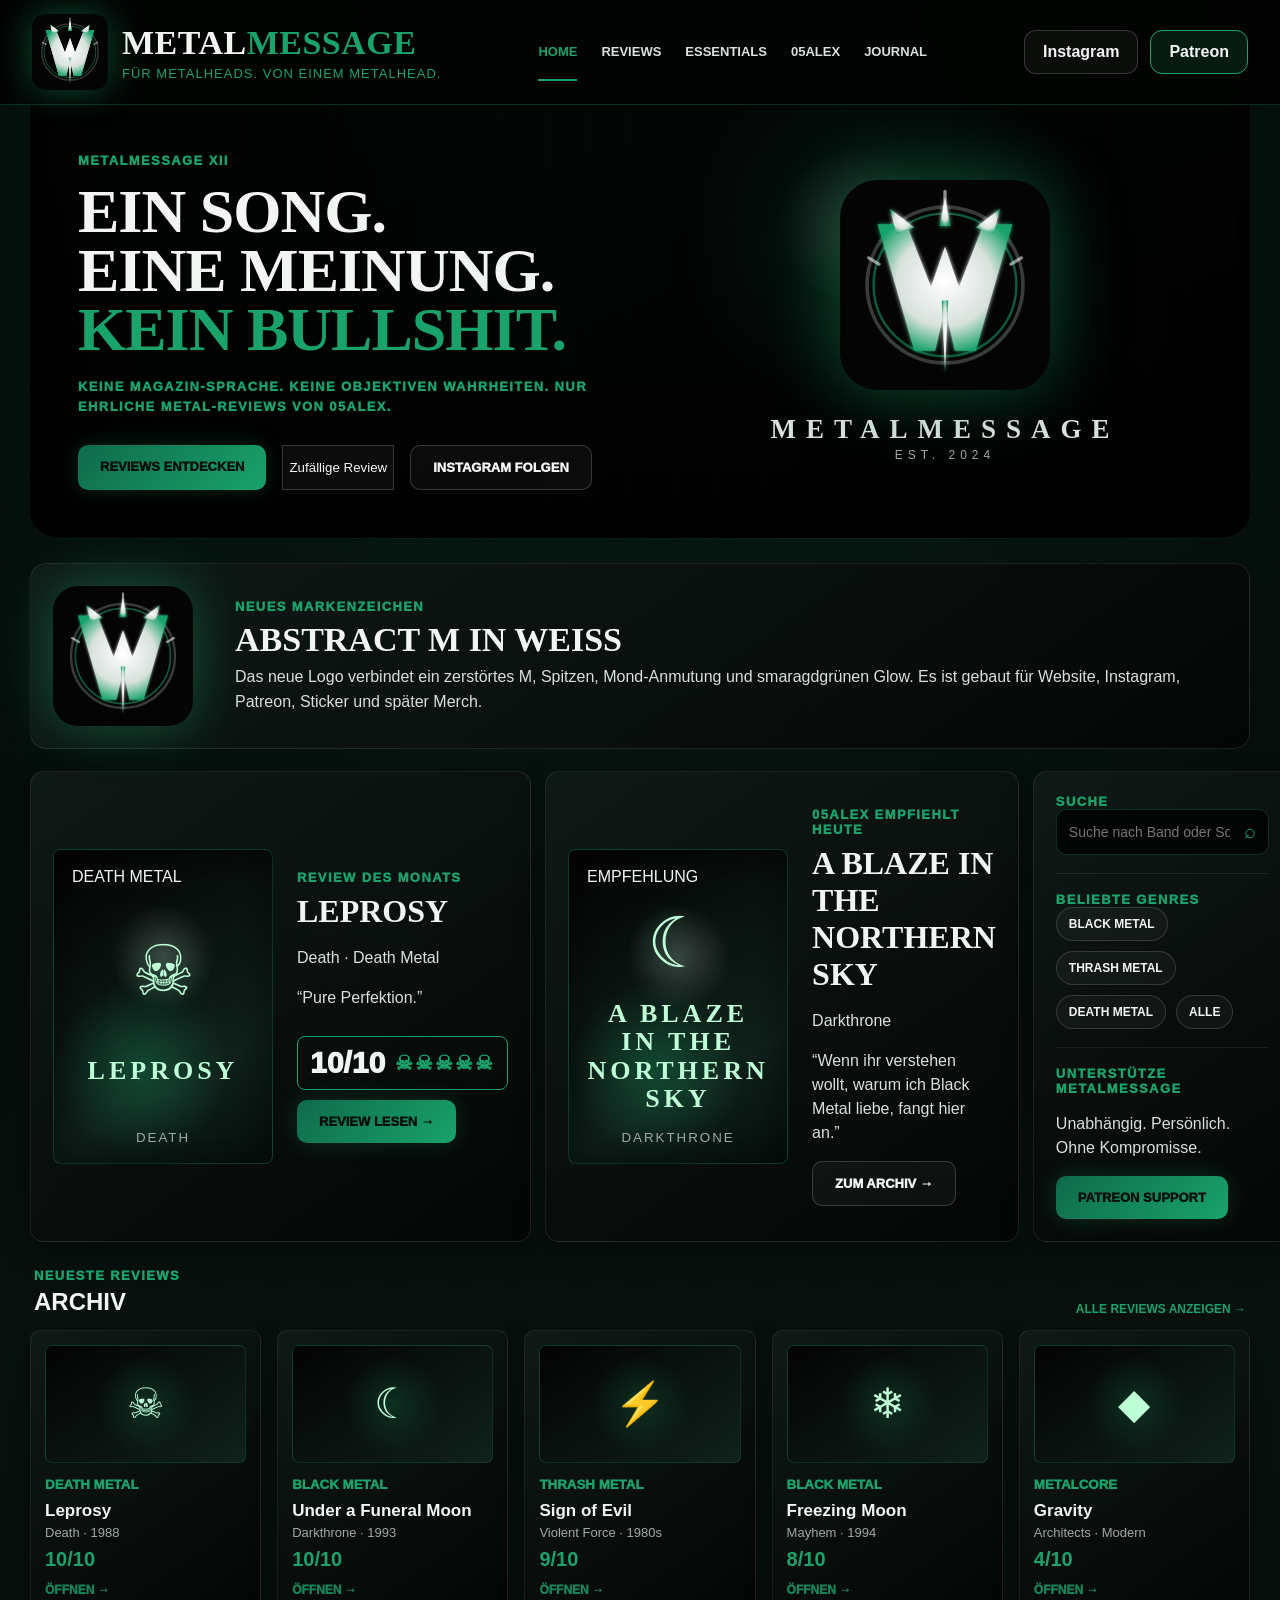
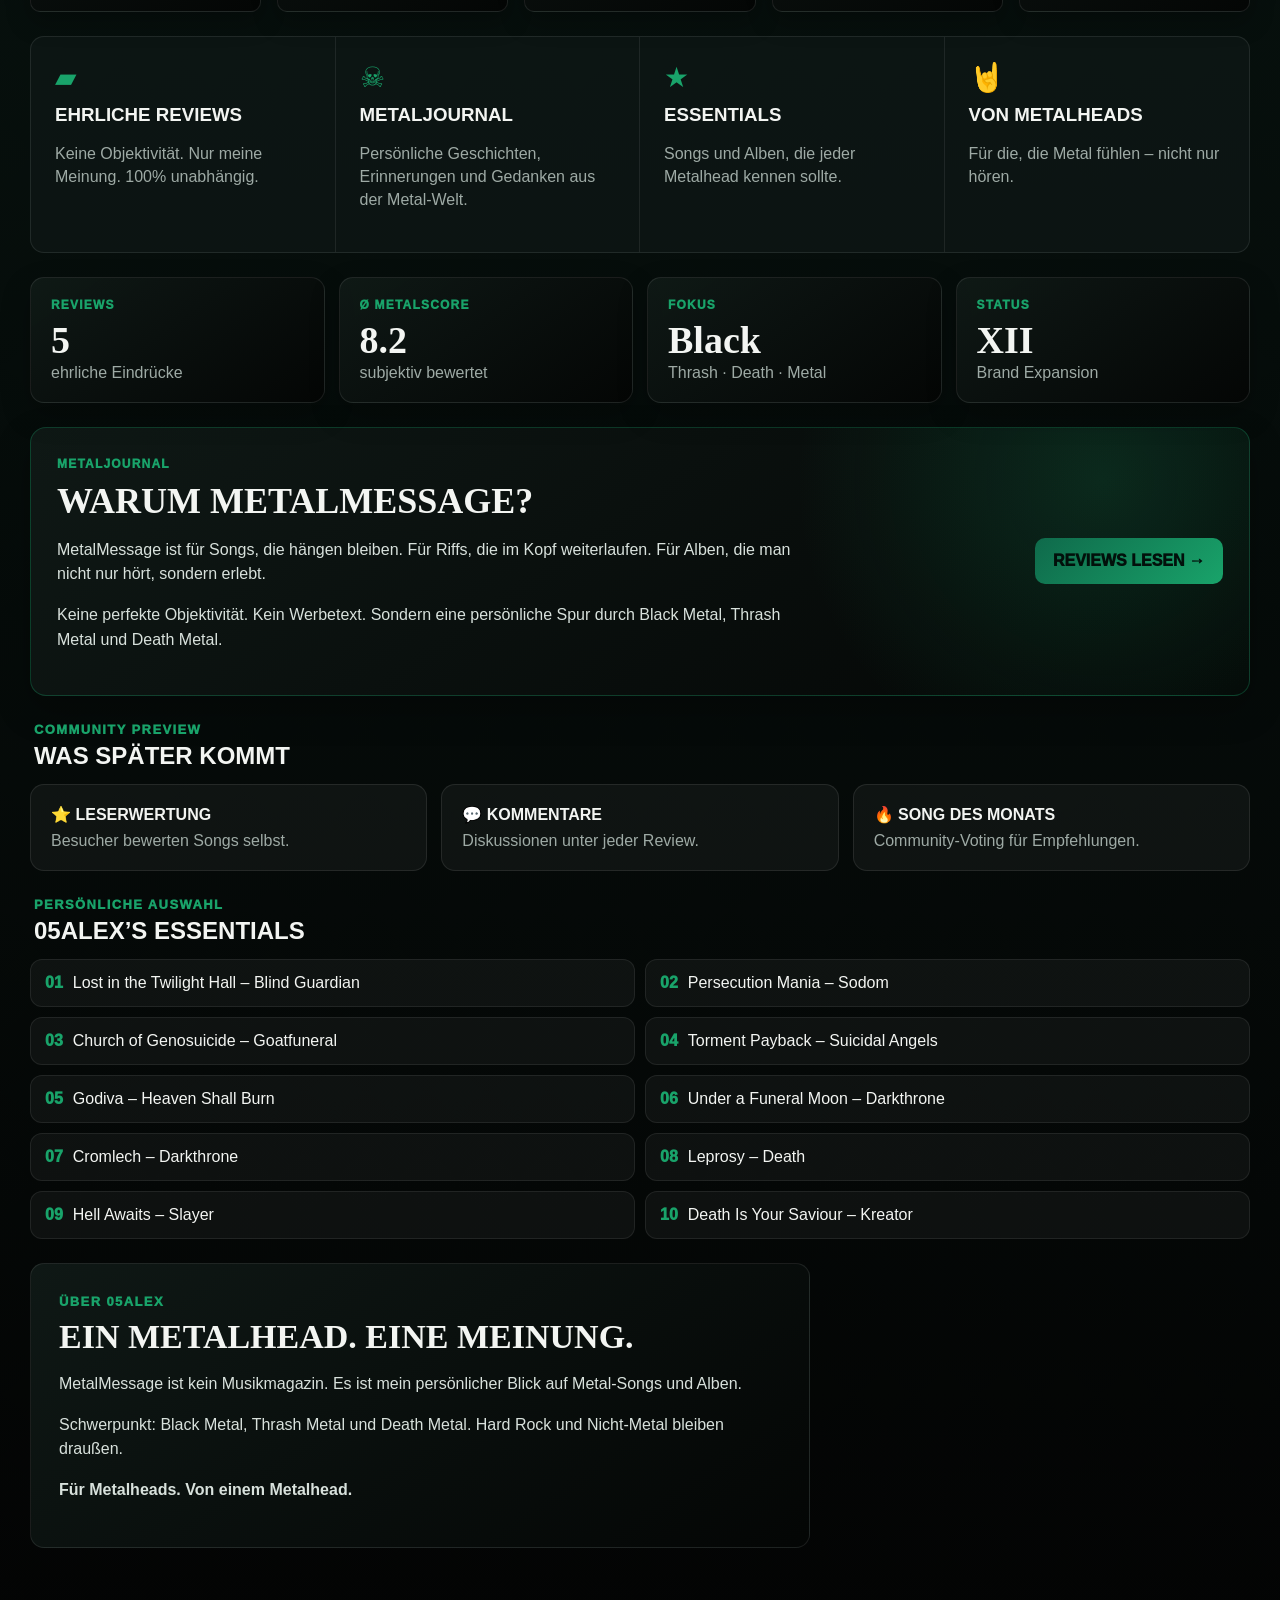
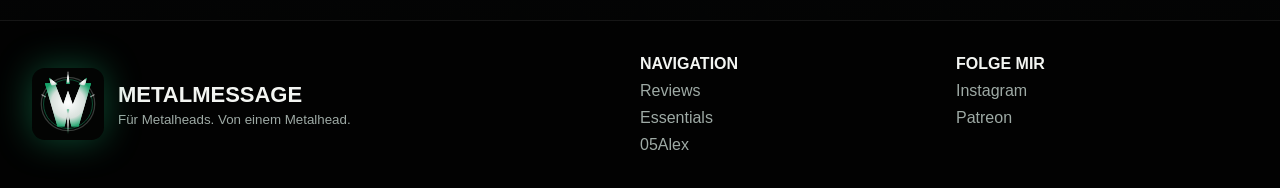
==== commit d47a0e80: "Add files via upload" ====
--- a/index.html
+++ b/index.html
@@ -3,7 +3,7 @@
 <head>
 <meta charset="UTF-8">
 <meta name="viewport" content="width=device-width, initial-scale=1.0">
-<title>MetalMessage XI Final</title>
+<title>MetalMessage XIII</title>
 <link rel="icon" href="favicon.svg" type="image/svg+xml">
 <link rel="stylesheet" href="style.css">
 </head>
@@ -16,7 +16,7 @@
 <div class="top-actions"><a href="https://www.instagram.com/metalmessage05alex/" target="_blank">Instagram</a><a href="https://www.patreon.com/c/metalmessageby05alex/posts" target="_blank" class="patreon">Patreon</a></div>
 </header>
 <main id="home">
-<section class="hero-x"><div class="hero-content"><p>MetalMessage XI</p><h1>Ein Song.<br>Eine Meinung.<br><span>Kein Bullshit.</span></h1><p class="lead">Keine Magazin-Sprache. Keine objektiven Wahrheiten. Nur ehrliche Metal-Reviews von 05Alex.</p><div class="hero-buttons"><a href="#reviews">Reviews entdecken</a><a href="https://www.instagram.com/metalmessage05alex/" class="ghost" target="_blank">Instagram folgen</a></div></div><div class="hero-emblem"><img src="logo.svg" alt=""><strong>MetalMessage</strong><span>Est. 2024</span></div></section>
+<section class="hero-x"><div class="hero-content"><p>MetalMessage XII</p><h1>Ein Song.<br>Eine Meinung.<br><span>Kein Bullshit.</span></h1><p class="lead">Keine Magazin-Sprache. Keine objektiven Wahrheiten. Nur ehrliche Metal-Reviews von 05Alex.</p><div class="hero-buttons"><a href="#reviews">Reviews entdecken</a><button id="randomReview" class="ghost random-btn" type="button">Zufällige Review</button><a href="https://www.instagram.com/metalmessage05alex/" class="ghost" target="_blank">Instagram folgen</a></div></div><div class="hero-emblem"><img src="logo.svg" alt=""><strong>MetalMessage</strong><span>Est. 2024</span></div></section>
 <section class="brand-section reveal"><img src="logo.svg" alt="MetalMessage Logo"><div><span>Neues Markenzeichen</span><h2>Abstract M in Weiß</h2><p>Das neue Logo verbindet ein zerstörtes M, Spitzen, Mond-Anmutung und smaragdgrünen Glow. Es ist gebaut für Website, Instagram, Patreon, Sticker und später Merch.</p></div></section>
 <section class="mag-grid"><article class="panel featured-panel reveal"><div class="art-card"><span>Death Metal</span><div class="symbol">☠</div><b>LEPROSY</b><small>Death</small></div><div class="feature-copy"><h3>Review des Monats</h3><h2>Leprosy</h2><p>Death · Death Metal</p><p>“Pure Perfektion.”</p><div class="score-pill">10/10 <span class="skulls">☠☠☠☠☠</span></div><br><a class="review-link" data-open="leprosy">Review lesen →</a></div></article><article class="panel recommendation-panel reveal"><div class="art-card"><span>Empfehlung</span><div class="symbol">☾</div><b>A Blaze in the Northern Sky</b><small>Darkthrone</small></div><div><h3>05Alex empfiehlt heute</h3><h2>A Blaze in the Northern Sky</h2><p>Darkthrone</p><p>“Wenn ihr verstehen wollt, warum ich Black Metal liebe, fangt hier an.”</p><a class="review-link" href="#reviews">Zum Archiv →</a></div></article><aside class="panel side-panel reveal"><div class="side-block"><h3>Suche</h3><div class="search-line"><input id="search" type="search" placeholder="Suche nach Band oder Song..."><span>⌕</span></div></div><div class="side-block"><h3>Beliebte Genres</h3><div class="chips"><button data-filter="black">Black Metal</button><button data-filter="thrash">Thrash Metal</button><button data-filter="death">Death Metal</button><button data-filter="">Alle</button></div></div><div class="side-block support-mini"><h3>Unterstütze MetalMessage</h3><p>Unabhängig. Persönlich. Ohne Kompromisse.</p><a href="https://www.patreon.com/c/metalmessageby05alex/posts" target="_blank">Patreon Support</a></div></aside></section>
 <section id="reviews" class="latest"><div class="section-head"><div><span>Neueste Reviews</span><h2>Archiv</h2></div><a href="#reviews">Alle Reviews anzeigen →</a></div><div id="reviewGrid" class="review-strip"><article class="review-card-x reveal" data-id="leprosy" data-search="death leprosy death metal"><div class="mini-art"><span>☠</span></div><small>Death Metal</small><h3>Leprosy</h3><p>Death · 1988</p><strong>10/10</strong></article>
@@ -25,6 +25,51 @@
 <article class="review-card-x reveal" data-id="freezing-moon" data-search="mayhem freezing moon black metal"><div class="mini-art"><span>❄</span></div><small>Black Metal</small><h3>Freezing Moon</h3><p>Mayhem · 1994</p><strong>8/10</strong></article>
 <article class="review-card-x reveal" data-id="gravity" data-search="architects gravity metalcore"><div class="mini-art"><span>◆</span></div><small>Metalcore</small><h3>Gravity</h3><p>Architects · Modern</p><strong>4/10</strong></article></div></section>
 <section id="journal" class="feature-row reveal"><article><span>▰</span><h3>Ehrliche Reviews</h3><p>Keine Objektivität. Nur meine Meinung. 100% unabhängig.</p></article><article><span>☠</span><h3>MetalJournal</h3><p>Persönliche Geschichten, Erinnerungen und Gedanken aus der Metal-Welt.</p></article><article><span>★</span><h3>Essentials</h3><p>Songs und Alben, die jeder Metalhead kennen sollte.</p></article><article><span>🤘</span><h3>Von Metalheads</h3><p>Für die, die Metal fühlen – nicht nur hören.</p></article></section>
+
+<section class="xii-dashboard reveal">
+  <article>
+    <span>Reviews</span>
+    <strong>5</strong>
+    <p>ehrliche Eindrücke</p>
+  </article>
+  <article>
+    <span>Ø MetalScore</span>
+    <strong>8.2</strong>
+    <p>subjektiv bewertet</p>
+  </article>
+  <article>
+    <span>Fokus</span>
+    <strong>Black</strong>
+    <p>Thrash · Death · Metal</p>
+  </article>
+  <article>
+    <span>Status</span>
+    <strong>XII</strong>
+    <p>Brand Expansion</p>
+  </article>
+</section>
+
+<section class="journal-feature reveal">
+  <div>
+    <span>MetalJournal</span>
+    <h2>Warum MetalMessage?</h2>
+    <p>MetalMessage ist für Songs, die hängen bleiben. Für Riffs, die im Kopf weiterlaufen. Für Alben, die man nicht nur hört, sondern erlebt.</p>
+    <p>Keine perfekte Objektivität. Kein Werbetext. Sondern eine persönliche Spur durch Black Metal, Thrash Metal und Death Metal.</p>
+  </div>
+  <a href="#reviews">Reviews lesen →</a>
+</section>
+
+<section class="community-preview reveal">
+  <div class="section-head">
+    <div><span>Community Preview</span><h2>Was später kommt</h2></div>
+  </div>
+  <div class="community-grid">
+    <article><b>⭐ Leserwertung</b><p>Besucher bewerten Songs selbst.</p></article>
+    <article><b>💬 Kommentare</b><p>Diskussionen unter jeder Review.</p></article>
+    <article><b>🔥 Song des Monats</b><p>Community-Voting für Empfehlungen.</p></article>
+  </div>
+</section>
+
 <section id="essentials" class="essentials-section"><div class="section-head"><div><span>Persönliche Auswahl</span><h2>05Alex’s Essentials</h2></div></div><ol class="essentials"><li><span>01</span>Lost in the Twilight Hall – Blind Guardian</li>
 <li><span>02</span>Persecution Mania – Sodom</li>
 <li><span>03</span>Church of Genosuicide – Goatfuneral</li>
--- a/style.css
+++ b/style.css
@@ -1,2 +1,126 @@
 :root{--black:#030403;--bg:#050706;--panel:#0b1110;--panel2:#101a17;--emerald:#0f6a4b;--bright:#19a36a;--glow:#37d88a;--silver:#d8e1dc;--text:#f3f5f2;--muted:#9eaaa5;--line:rgba(25,163,106,.27)}*{box-sizing:border-box}html{scroll-behavior:smooth}body{margin:0;color:var(--text);font-family:Arial,Helvetica,sans-serif;background:radial-gradient(circle at 50% 0%,rgba(25,163,106,.16),transparent 32%),linear-gradient(180deg,#020403,#07110e 40%,#030303)}a{color:inherit}.loader{position:fixed;inset:0;z-index:999;background:#020303;display:grid;place-items:center;transition:opacity .45s ease,visibility .45s ease}.loader img{width:122px;filter:drop-shadow(0 0 28px rgba(25,163,106,.5));animation:pulse 1.4s infinite alternate}.loader span{text-transform:uppercase;letter-spacing:4px;color:var(--silver);font-family:Georgia,serif;margin-top:-120px}.loader.hide{opacity:0;visibility:hidden}@keyframes pulse{from{transform:scale(.96);opacity:.8}to{transform:scale(1.04);opacity:1}}.topbar{position:sticky;top:0;z-index:50;display:flex;align-items:center;gap:24px;padding:14px 32px;background:rgba(3,4,3,.94);backdrop-filter:blur(16px);border-bottom:1px solid var(--line)}.logo-wrap{display:flex;align-items:center;gap:14px;text-decoration:none;min-width:310px}.brand-logo{width:76px;height:76px;object-fit:contain;filter:drop-shadow(0 0 18px rgba(25,163,106,.45))}.logo-text strong{display:block;font-family:Georgia,serif;text-transform:uppercase;font-size:34px;letter-spacing:.5px}.logo-text strong span{color:var(--bright)}.logo-text small{display:block;color:var(--bright);font-size:13px;text-transform:uppercase;letter-spacing:1px;margin-top:4px}.desktop-nav{display:flex;gap:24px;flex:1;justify-content:center}.desktop-nav a{text-decoration:none;text-transform:uppercase;font-weight:900;font-size:13px;color:var(--silver);padding:20px 0;border-bottom:2px solid transparent}.desktop-nav a.active,.desktop-nav a:hover{color:var(--bright);border-color:var(--bright)}.top-actions{display:flex;gap:12px}.top-actions a{text-decoration:none;border:1px solid rgba(255,255,255,.18);border-radius:12px;padding:12px 18px;font-weight:900;background:rgba(255,255,255,.04)}.top-actions .patreon{border-color:var(--bright);background:rgba(25,163,106,.15)}main,.review-view{max-width:1540px;margin:0 auto;padding:0 30px 48px}.hero-x{min-height:430px;display:grid;grid-template-columns:1fr 1fr;align-items:center;position:relative;overflow:hidden;border-bottom:1px solid rgba(25,163,106,.18);background:linear-gradient(90deg,rgba(0,0,0,.92) 0%,rgba(0,0,0,.55) 44%,rgba(0,0,0,.82) 100%),radial-gradient(circle at 68% 28%,rgba(216,225,220,.38),transparent 9%),radial-gradient(circle at 70% 30%,rgba(25,163,106,.35),transparent 22%),linear-gradient(160deg,#07110e,#030303);border-radius:0 0 28px 28px;margin-bottom:24px}.hero-x:before{content:'';position:absolute;inset:0;background:repeating-linear-gradient(90deg,transparent 0 42px,rgba(255,255,255,.015) 43px),linear-gradient(0deg,rgba(0,0,0,.78),transparent 45%);pointer-events:none}.hero-content{position:relative;z-index:2;padding:48px}.hero-content>p,.section-head span,.panel h3,.about-card span,.brand-section span{margin:0;color:var(--bright);text-transform:uppercase;letter-spacing:1.4px;font-weight:950;font-size:13px}.hero-content h1{font-family:Georgia,serif;text-transform:uppercase;font-size:62px;line-height:.95;margin:14px 0 18px;letter-spacing:-1px}.hero-content h1 span{color:var(--bright);font-family:inherit}.lead{max-width:520px;color:var(--silver);line-height:1.55;font-size:17px}.hero-buttons{display:flex;gap:16px;margin-top:28px;flex-wrap:wrap}.hero-buttons a,.featured-panel .review-link,.recommendation-panel .review-link,.support-mini a{display:inline-block;text-decoration:none;border-radius:10px;padding:14px 22px;background:linear-gradient(135deg,var(--emerald),var(--bright));color:#02100b;font-weight:950;text-transform:uppercase;font-size:13px;box-shadow:0 0 22px rgba(25,163,106,.24);cursor:pointer}.hero-buttons .ghost,.recommendation-panel .review-link{background:rgba(255,255,255,.04);color:var(--text);border:1px solid rgba(255,255,255,.18);box-shadow:none}.hero-emblem{position:relative;z-index:2;text-align:center;color:var(--silver)}.hero-emblem img{width:210px;filter:drop-shadow(0 0 38px rgba(25,163,106,.45))}.hero-emblem strong{display:block;text-transform:uppercase;letter-spacing:10px;font-size:27px;margin-top:20px;font-family:Georgia,serif}.hero-emblem span{text-transform:uppercase;letter-spacing:5px;color:var(--muted);font-size:12px}.brand-section{display:grid;grid-template-columns:160px 1fr;gap:22px;align-items:center;background:linear-gradient(145deg,rgba(16,26,23,.92),rgba(4,6,5,.96));border:1px solid rgba(255,255,255,.09);border-radius:16px;padding:22px;margin:0 0 22px}.brand-section img{width:140px;filter:drop-shadow(0 0 26px rgba(25,163,106,.45))}.brand-section h2{font-family:Georgia,serif;text-transform:uppercase;font-size:34px;margin:6px 0}.brand-section p{color:var(--silver);line-height:1.55;margin:0}.mag-grid{display:grid;grid-template-columns:1.2fr 1fr .95fr;gap:14px;margin-bottom:24px}.panel{background:linear-gradient(145deg,rgba(16,26,23,.92),rgba(4,6,5,.96));border:1px solid rgba(255,255,255,.09);border-radius:14px;box-shadow:0 12px 30px rgba(0,0,0,.28);padding:22px}.featured-panel,.recommendation-panel{display:grid;grid-template-columns:220px 1fr;gap:24px;align-items:center}.art-card{min-height:315px;border-radius:8px;border:1px solid var(--line);display:flex;flex-direction:column;justify-content:space-between;padding:18px;text-transform:uppercase;background:radial-gradient(circle at 50% 34%,rgba(216,225,220,.23),transparent 22%),radial-gradient(circle at 40% 70%,rgba(25,163,106,.32),transparent 34%),linear-gradient(150deg,#030303,#10211b 70%,#06100d);box-shadow:inset 0 0 46px rgba(0,0,0,.58)}.art-card .symbol{font-size:70px;text-align:center;color:#bfffd8;text-shadow:0 0 28px rgba(25,163,106,.35)}.art-card b{font-family:Georgia,serif;font-size:26px;line-height:1.1;color:#bfffd8;text-align:center;letter-spacing:4px}.art-card small{color:var(--muted);text-align:center;letter-spacing:2px}.feature-copy h2,.recommendation-panel h2{font-family:Georgia,serif;text-transform:uppercase;font-size:32px;margin:8px 0}.feature-copy p,.recommendation-panel p,.side-block p{color:var(--silver);line-height:1.5}.score-pill{display:inline-flex;align-items:center;gap:10px;border:1px solid var(--bright);border-radius:8px;padding:9px 12px;color:var(--text);font-size:30px;font-weight:950;margin:10px 0}.skulls{color:var(--bright);font-size:20px;letter-spacing:2px}.side-panel{display:grid;gap:18px}.side-block{border-bottom:1px solid rgba(255,255,255,.08);padding-bottom:18px}.side-block:last-child{border-bottom:0;padding-bottom:0}.search-line{display:flex;align-items:center;border:1px solid var(--line);border-radius:10px;padding:0 12px;background:#030504}.search-line input{flex:1;background:transparent;border:0;outline:0;color:var(--text);padding:14px 0;font-size:14px}.search-line span{color:var(--bright);font-size:20px}.chips{display:flex;gap:10px;flex-wrap:wrap}.chips button{background:rgba(255,255,255,.035);color:var(--text);border:1px solid rgba(255,255,255,.15);border-radius:999px;padding:9px 12px;text-transform:uppercase;font-weight:900;font-size:12px}.latest,.feature-row,.essentials-section,.about-x{margin-bottom:24px}.section-head{display:flex;align-items:end;justify-content:space-between;margin:0 4px 14px}.section-head h2{margin:4px 0 0;font-size:24px;text-transform:uppercase}.section-head a{color:var(--bright);text-decoration:none;text-transform:uppercase;font-weight:900;font-size:12px}.review-strip{display:grid;grid-template-columns:repeat(5,1fr);gap:16px}.review-card-x{cursor:pointer;min-height:255px;background:linear-gradient(145deg,rgba(16,26,23,.92),rgba(4,6,5,.96));border:1px solid rgba(255,255,255,.09);border-radius:10px;padding:14px;transition:.22s;box-shadow:0 10px 24px rgba(0,0,0,.28)}.review-card-x:hover{transform:translateY(-4px);border-color:var(--bright);box-shadow:0 0 28px rgba(25,163,106,.18)}.mini-art{height:118px;border-radius:7px;border:1px solid var(--line);display:grid;place-items:center;margin-bottom:12px;background:radial-gradient(circle,rgba(25,163,106,.2),transparent 42%),linear-gradient(145deg,#030303,#10211b)}.mini-art span{font-size:42px;color:#bfffd8}.review-card-x small{color:var(--bright);font-weight:950;text-transform:uppercase}.review-card-x h3{margin:8px 0 4px;font-size:17px}.review-card-x p{color:var(--muted);margin:0 0 8px;font-size:13px}.review-card-x strong{color:var(--bright);font-size:20px}.feature-row{display:grid;grid-template-columns:repeat(4,1fr);border:1px solid rgba(255,255,255,.09);border-radius:14px;overflow:hidden;background:rgba(16,26,23,.65)}.feature-row article{padding:24px;border-right:1px solid rgba(255,255,255,.08)}.feature-row article:last-child{border-right:0}.feature-row span{font-size:28px;color:var(--bright)}.feature-row h3{text-transform:uppercase;margin:10px 0 8px}.feature-row p{color:var(--muted);line-height:1.45}.essentials{list-style:none;padding:0;margin:0;display:grid;grid-template-columns:repeat(2,1fr);gap:10px}.essentials li{background:rgba(255,255,255,.045);border:1px solid rgba(255,255,255,.08);border-radius:12px;padding:14px}.essentials span{color:var(--bright);font-weight:950;margin-right:10px}.about-card{max-width:780px;background:linear-gradient(145deg,rgba(16,26,23,.92),rgba(4,6,5,.96));border:1px solid rgba(255,255,255,.09);border-radius:14px;padding:28px}.about-card h2{font-family:Georgia,serif;text-transform:uppercase;font-size:34px;margin:8px 0}.about-card p{color:var(--silver);line-height:1.55}.review-view{padding-top:28px}.hidden{display:none}.back{display:inline-block;color:var(--bright);font-weight:950;text-transform:uppercase;margin-bottom:16px;cursor:pointer}.review-page-x{display:grid;grid-template-columns:330px 1fr;gap:22px}.review-main{background:linear-gradient(145deg,rgba(16,26,23,.92),rgba(4,6,5,.96));border:1px solid rgba(255,255,255,.09);border-radius:14px;padding:24px}.review-main h1{font-family:Georgia,serif;text-transform:uppercase;font-size:44px;margin:8px 0}.review-main h2{margin:0;color:var(--muted)}.review-block{margin:18px 0;padding:18px;border:1px solid rgba(255,255,255,.08);border-radius:12px;background:rgba(255,255,255,.035)}.review-block span,.score-table span{color:var(--bright);text-transform:uppercase;font-size:12px;font-weight:950}.review-block p{line-height:1.6;color:var(--silver)}.score-row{display:grid;grid-template-columns:130px 1fr 44px;gap:10px;align-items:center;margin:11px 0}.bar{height:9px;background:rgba(255,255,255,.09);border-radius:999px;overflow:hidden}.bar i{display:block;height:100%;background:linear-gradient(90deg,var(--emerald),var(--bright));box-shadow:0 0 16px rgba(25,163,106,.45)}.footer-x{display:grid;grid-template-columns:2fr 1fr 1fr;gap:24px;padding:34px 32px;border-top:1px solid rgba(255,255,255,.08);background:rgba(0,0,0,.42);max-width:1540px;margin:0 auto}.footer-brand{display:flex;align-items:center;gap:14px}.footer-logo{width:72px;height:72px}.footer-brand strong{display:block;text-transform:uppercase;font-size:22px}.footer-brand small{display:block;color:var(--muted);margin-top:4px}.footer-x a,.footer-x strong{display:block}.footer-x a{color:var(--muted);text-decoration:none;margin-top:9px}.footer-x strong{text-transform:uppercase}.reveal{opacity:0;transform:translateY(16px);transition:opacity .55s ease,transform .55s ease}.reveal.visible{opacity:1;transform:none}@media(max-width:980px){.desktop-nav{display:none}.logo-wrap{min-width:auto}.logo-text strong{font-size:24px}.brand-logo{width:58px;height:58px}.topbar{padding:12px}.top-actions a{font-size:12px;padding:10px}main,.review-view{padding:0 14px 36px}.hero-x{grid-template-columns:1fr;min-height:420px}.hero-content{padding:34px 20px}.hero-content h1{font-size:44px}.hero-emblem{display:none}.brand-section{grid-template-columns:90px 1fr}.brand-section img{width:84px}.brand-section h2{font-size:25px}.mag-grid{grid-template-columns:1fr}.featured-panel,.recommendation-panel{grid-template-columns:120px 1fr}.art-card{min-height:190px}.art-card .symbol{font-size:44px}.art-card b{font-size:15px}.review-strip{grid-template-columns:1fr 1fr}.feature-row{grid-template-columns:1fr 1fr}.essentials{grid-template-columns:1fr}.review-page-x{grid-template-columns:1fr}.review-page-x>.art-card{min-height:240px}}@media(max-width:560px){.top-actions a:first-child{display:none}.logo-text small{display:none}.hero-content h1{font-size:37px}.hero-buttons a{width:100%;text-align:center}.brand-section{grid-template-columns:1fr;text-align:center}.brand-section img{margin:auto}.featured-panel,.recommendation-panel{grid-template-columns:1fr}.review-strip{grid-template-columns:1fr}.feature-row{grid-template-columns:1fr}.feature-row article{border-right:0;border-bottom:1px solid rgba(255,255,255,.08)}.footer-x{grid-template-columns:1fr;padding:28px 16px}}
 .hidden{display:none!important}
+
+/* MetalMessage XII surprise features */
+.random-btn{
+  border:1px solid rgba(255,255,255,.18);
+  cursor:pointer;
+  font-family:inherit;
+}
+.xii-dashboard{
+  display:grid;
+  grid-template-columns:repeat(4,1fr);
+  gap:14px;
+  margin:0 0 24px;
+}
+.xii-dashboard article{
+  background:linear-gradient(145deg,rgba(16,26,23,.92),rgba(4,6,5,.96));
+  border:1px solid rgba(255,255,255,.09);
+  border-radius:14px;
+  padding:20px;
+  box-shadow:0 12px 30px rgba(0,0,0,.24);
+}
+.xii-dashboard span{
+  display:block;
+  color:var(--bright);
+  text-transform:uppercase;
+  letter-spacing:1.2px;
+  font-size:12px;
+  font-weight:950;
+}
+.xii-dashboard strong{
+  display:block;
+  font-family:Georgia,serif;
+  font-size:38px;
+  margin:6px 0 2px;
+  color:var(--text);
+}
+.xii-dashboard p{
+  color:var(--muted);
+  margin:0;
+}
+.journal-feature{
+  display:grid;
+  grid-template-columns:1fr auto;
+  gap:20px;
+  align-items:center;
+  margin:0 0 24px;
+  padding:26px;
+  border-radius:16px;
+  border:1px solid rgba(25,163,106,.30);
+  background:
+    radial-gradient(circle at 88% 20%,rgba(25,163,106,.20),transparent 28%),
+    linear-gradient(145deg,rgba(16,26,23,.92),rgba(4,6,5,.96));
+  box-shadow:0 14px 34px rgba(0,0,0,.28);
+}
+.journal-feature span{
+  color:var(--bright);
+  text-transform:uppercase;
+  letter-spacing:1.2px;
+  font-weight:950;
+  font-size:12px;
+}
+.journal-feature h2{
+  font-family:Georgia,serif;
+  text-transform:uppercase;
+  font-size:36px;
+  margin:8px 0 12px;
+}
+.journal-feature p{
+  color:var(--silver);
+  line-height:1.55;
+  max-width:760px;
+}
+.journal-feature a{
+  text-decoration:none;
+  text-transform:uppercase;
+  font-weight:950;
+  color:#02100b;
+  background:linear-gradient(135deg,var(--emerald),var(--bright));
+  border-radius:10px;
+  padding:14px 18px;
+  white-space:nowrap;
+}
+.community-preview{
+  margin:0 0 24px;
+}
+.community-grid{
+  display:grid;
+  grid-template-columns:repeat(3,1fr);
+  gap:14px;
+}
+.community-grid article{
+  background:rgba(255,255,255,.045);
+  border:1px solid rgba(255,255,255,.09);
+  border-radius:14px;
+  padding:20px;
+}
+.community-grid b{
+  display:block;
+  color:var(--text);
+  text-transform:uppercase;
+  margin-bottom:8px;
+}
+.community-grid p{
+  color:var(--muted);
+  margin:0;
+}
+.review-card-x::after{
+  content:"Öffnen →";
+  display:block;
+  margin-top:12px;
+  color:var(--bright);
+  font-size:12px;
+  text-transform:uppercase;
+  font-weight:950;
+  opacity:.8;
+}
+@media(max-width:980px){
+  .xii-dashboard{grid-template-columns:1fr 1fr}
+  .journal-feature{grid-template-columns:1fr}
+  .community-grid{grid-template-columns:1fr}
+}
+@media(max-width:560px){
+  .xii-dashboard{grid-template-columns:1fr}
+  .journal-feature h2{font-size:28px}
+}
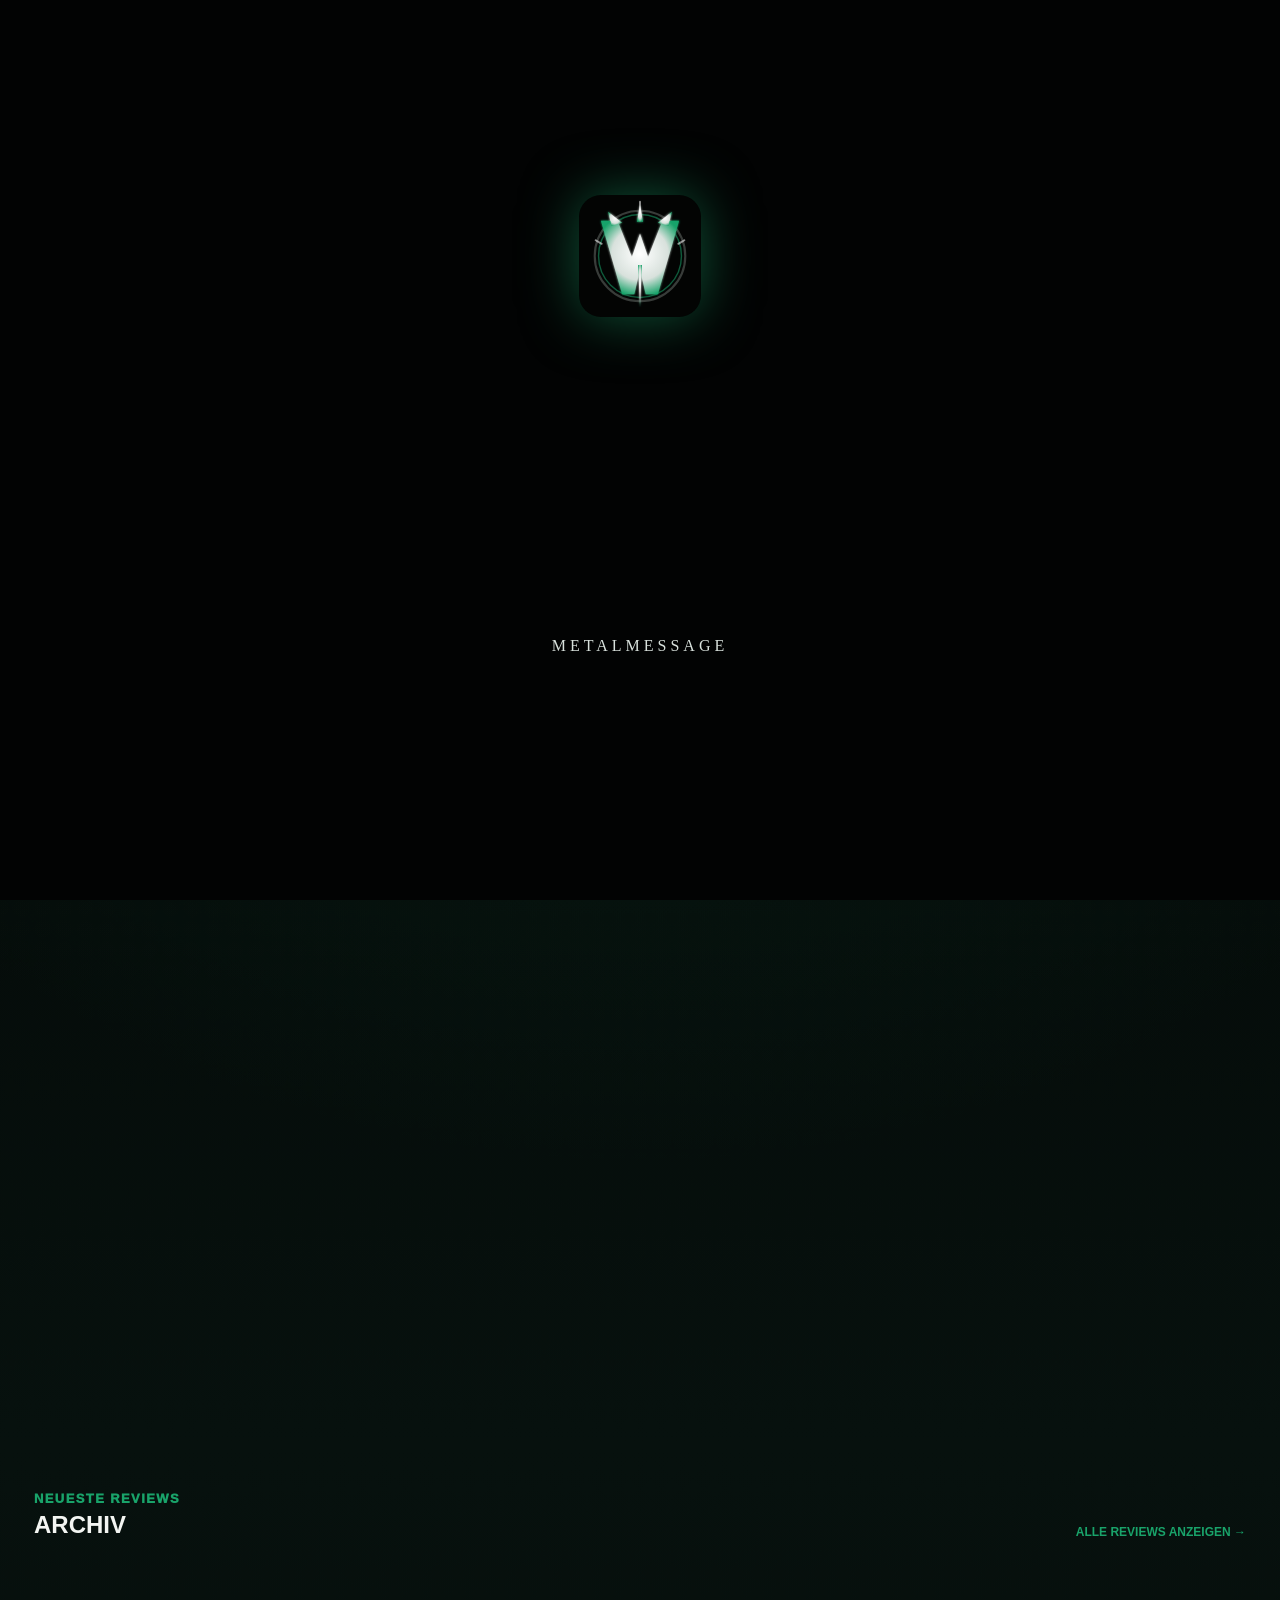
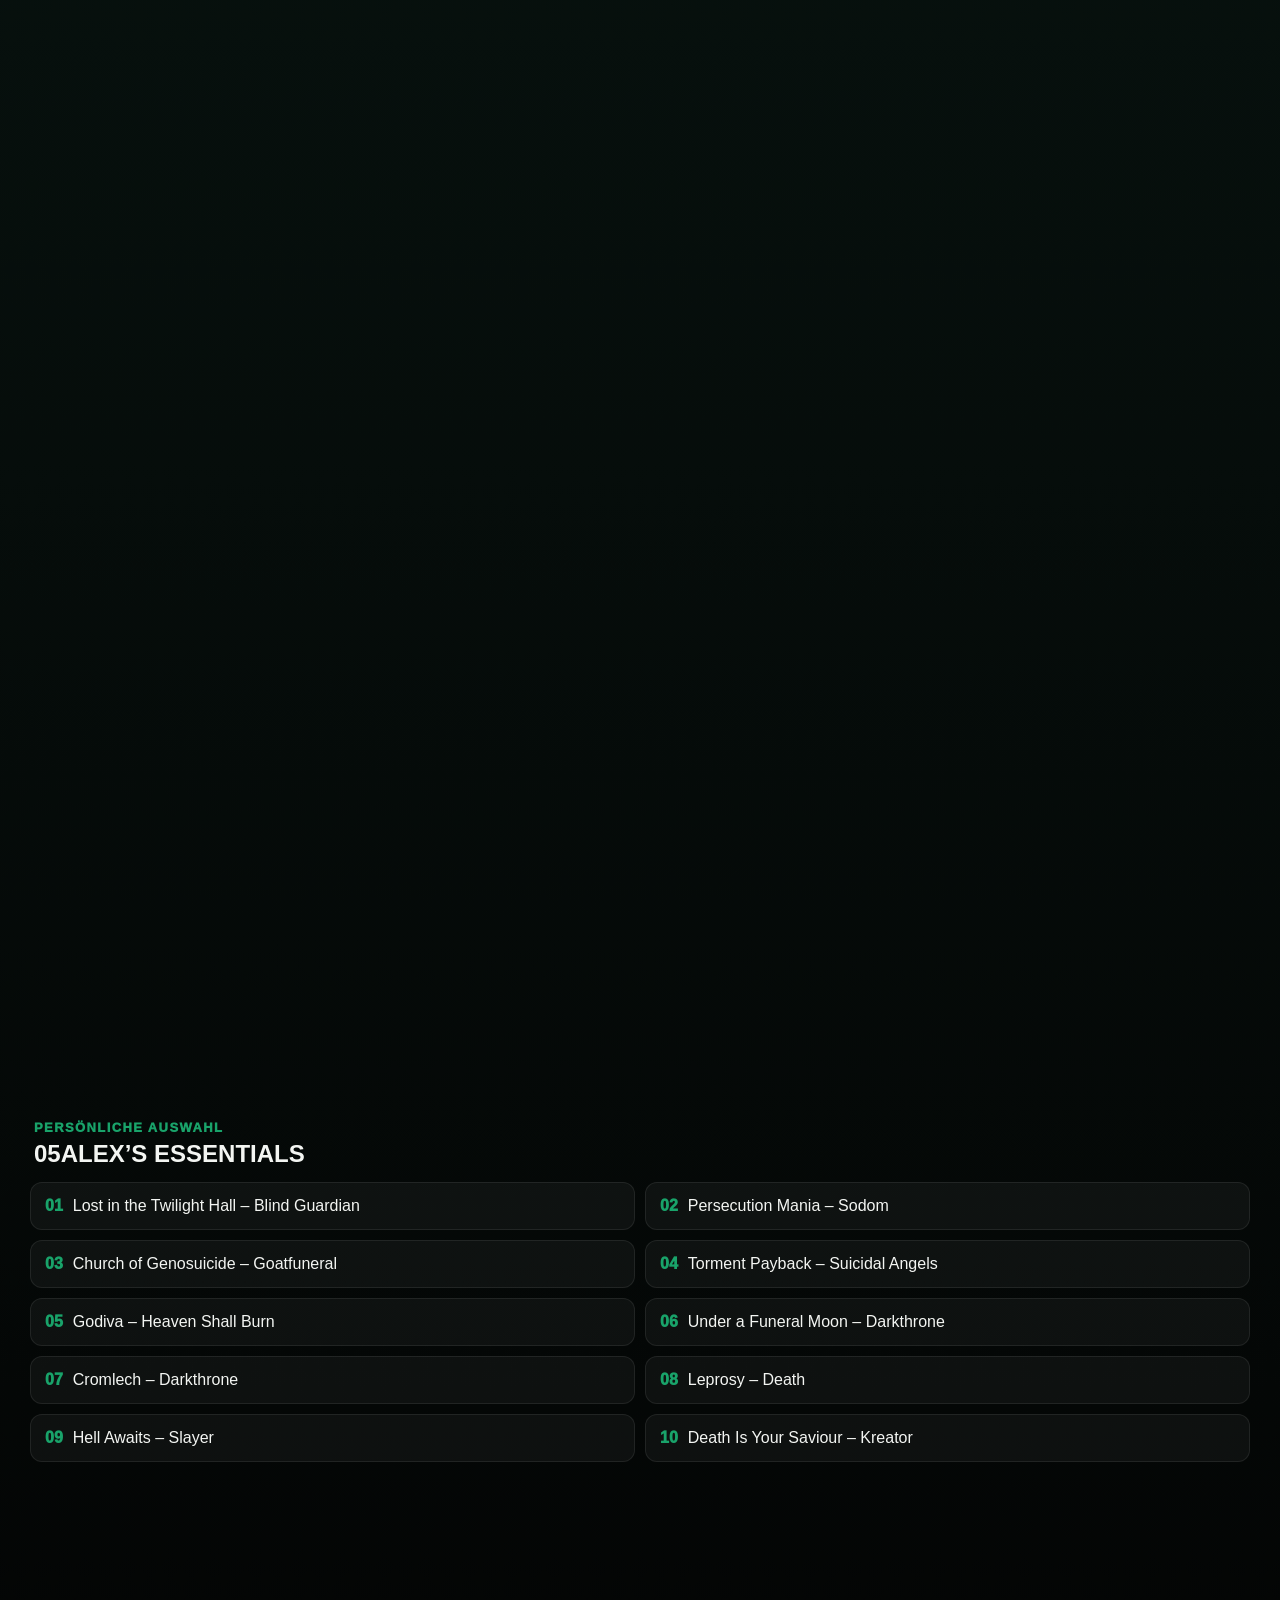
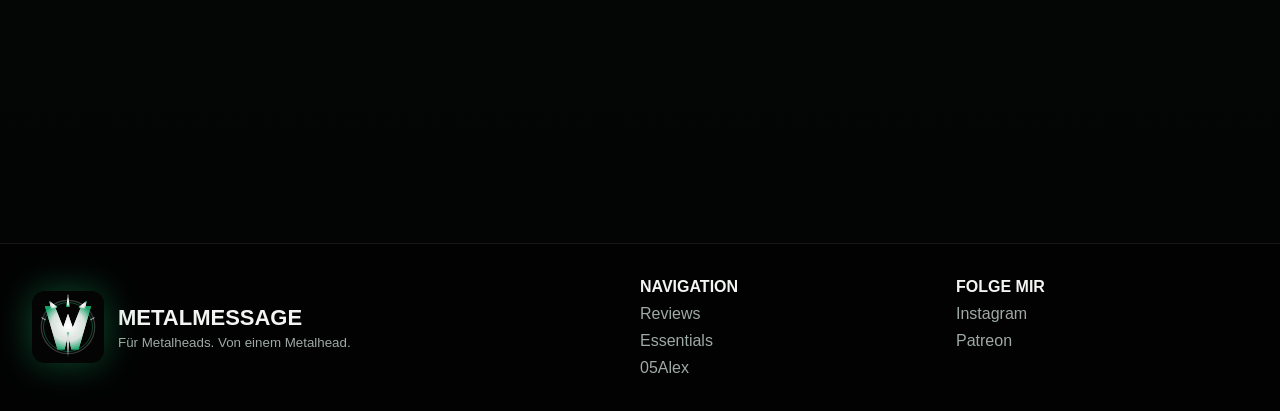
==== commit d40bff2b: "Add files via upload" ====
--- a/index.html
+++ b/index.html
@@ -3,7 +3,7 @@
 <head>
 <meta charset="UTF-8">
 <meta name="viewport" content="width=device-width, initial-scale=1.0">
-<title>MetalMessage XIII</title>
+<title>MetalMessage XIIIIII</title>
 <link rel="icon" href="favicon.svg" type="image/svg+xml">
 <link rel="stylesheet" href="style.css">
 </head>
@@ -16,9 +16,18 @@
 <div class="top-actions"><a href="https://www.instagram.com/metalmessage05alex/" target="_blank">Instagram</a><a href="https://www.patreon.com/c/metalmessageby05alex/posts" target="_blank" class="patreon">Patreon</a></div>
 </header>
 <main id="home">
-<section class="hero-x"><div class="hero-content"><p>MetalMessage XII</p><h1>Ein Song.<br>Eine Meinung.<br><span>Kein Bullshit.</span></h1><p class="lead">Keine Magazin-Sprache. Keine objektiven Wahrheiten. Nur ehrliche Metal-Reviews von 05Alex.</p><div class="hero-buttons"><a href="#reviews">Reviews entdecken</a><button id="randomReview" class="ghost random-btn" type="button">Zufällige Review</button><a href="https://www.instagram.com/metalmessage05alex/" class="ghost" target="_blank">Instagram folgen</a></div></div><div class="hero-emblem"><img src="logo.svg" alt=""><strong>MetalMessage</strong><span>Est. 2024</span></div></section>
+<section class="hero-x"><div class="hero-content"><p>MetalMessage XIIIII</p><h1>Ein Song.<br>Eine Meinung.<br><span>Kein Bullshit.</span></h1><p class="lead">Keine Magazin-Sprache. Keine objektiven Wahrheiten. Nur ehrliche Metal-Reviews von 05Alex.</p><div class="hero-buttons"><a href="#reviews">Reviews entdecken</a><button id="randomReview" class="ghost random-btn" type="button">Zufällige Review</button><button id="randomReview" class="ghost random-btn" type="button">Zufällige Review</button><a href="https://www.instagram.com/metalmessage05alex/" class="ghost" target="_blank">Instagram folgen</a></div></div><div class="hero-emblem"><img src="logo.svg" alt=""><strong>MetalMessage</strong><span>Est. 2024</span></div></section>
 <section class="brand-section reveal"><img src="logo.svg" alt="MetalMessage Logo"><div><span>Neues Markenzeichen</span><h2>Abstract M in Weiß</h2><p>Das neue Logo verbindet ein zerstörtes M, Spitzen, Mond-Anmutung und smaragdgrünen Glow. Es ist gebaut für Website, Instagram, Patreon, Sticker und später Merch.</p></div></section>
 <section class="mag-grid"><article class="panel featured-panel reveal"><div class="art-card"><span>Death Metal</span><div class="symbol">☠</div><b>LEPROSY</b><small>Death</small></div><div class="feature-copy"><h3>Review des Monats</h3><h2>Leprosy</h2><p>Death · Death Metal</p><p>“Pure Perfektion.”</p><div class="score-pill">10/10 <span class="skulls">☠☠☠☠☠</span></div><br><a class="review-link" data-open="leprosy">Review lesen →</a></div></article><article class="panel recommendation-panel reveal"><div class="art-card"><span>Empfehlung</span><div class="symbol">☾</div><b>A Blaze in the Northern Sky</b><small>Darkthrone</small></div><div><h3>05Alex empfiehlt heute</h3><h2>A Blaze in the Northern Sky</h2><p>Darkthrone</p><p>“Wenn ihr verstehen wollt, warum ich Black Metal liebe, fangt hier an.”</p><a class="review-link" href="#reviews">Zum Archiv →</a></div></article><aside class="panel side-panel reveal"><div class="side-block"><h3>Suche</h3><div class="search-line"><input id="search" type="search" placeholder="Suche nach Band oder Song..."><span>⌕</span></div></div><div class="side-block"><h3>Beliebte Genres</h3><div class="chips"><button data-filter="black">Black Metal</button><button data-filter="thrash">Thrash Metal</button><button data-filter="death">Death Metal</button><button data-filter="">Alle</button></div></div><div class="side-block support-mini"><h3>Unterstütze MetalMessage</h3><p>Unabhängig. Persönlich. Ohne Kompromisse.</p><a href="https://www.patreon.com/c/metalmessageby05alex/posts" target="_blank">Patreon Support</a></div></aside></section>
+<section id="communityFavorite" class="community-favorite reveal">
+  <div>
+    <span>Community feiert gerade</span>
+    <h2>Noch keine Reaktionen</h2>
+    <p>Reagiere auf eine Review und mach sie zum Community-Favoriten.</p>
+  </div>
+  <strong>🤘</strong>
+</section>
+
 <section id="reviews" class="latest"><div class="section-head"><div><span>Neueste Reviews</span><h2>Archiv</h2></div><a href="#reviews">Alle Reviews anzeigen →</a></div><div id="reviewGrid" class="review-strip"><article class="review-card-x reveal" data-id="leprosy" data-search="death leprosy death metal"><div class="mini-art"><span>☠</span></div><small>Death Metal</small><h3>Leprosy</h3><p>Death · 1988</p><strong>10/10</strong></article>
 <article class="review-card-x reveal" data-id="under-a-funeral-moon" data-search="darkthrone under a funeral moon black metal"><div class="mini-art"><span>☾</span></div><small>Black Metal</small><h3>Under a Funeral Moon</h3><p>Darkthrone · 1993</p><strong>10/10</strong></article>
 <article class="review-card-x reveal" data-id="sign-of-evil" data-search="violent force sign of evil thrash metal"><div class="mini-art"><span>⚡</span></div><small>Thrash Metal</small><h3>Sign of Evil</h3><p>Violent Force · 1980s</p><strong>9/10</strong></article>
--- a/style.css
+++ b/style.css
@@ -124,3 +124,26 @@
   .xii-dashboard{grid-template-columns:1fr}
   .journal-feature h2{font-size:28px}
 }
+
+/* MetalMessage XIII – Community Reactions */
+.random-btn{border:1px solid rgba(255,255,255,.18);cursor:pointer;font-family:inherit}
+.community-favorite{display:grid;grid-template-columns:1fr auto;gap:18px;align-items:center;margin:0 0 24px;padding:24px;border-radius:16px;border:1px solid rgba(25,163,106,.35);background:radial-gradient(circle at 90% 20%,rgba(25,163,106,.28),transparent 28%),linear-gradient(145deg,rgba(16,26,23,.96),rgba(4,6,5,.98));box-shadow:0 14px 34px rgba(0,0,0,.32)}
+.community-favorite span{color:var(--bright);text-transform:uppercase;letter-spacing:1.2px;font-weight:950;font-size:12px}
+.community-favorite h2{font-family:Georgia,serif;text-transform:uppercase;font-size:34px;margin:8px 0}
+.community-favorite p{color:var(--silver);margin:0}
+.community-favorite strong{font-size:54px;filter:drop-shadow(0 0 18px rgba(25,163,106,.6));animation:reactionFloat 2.2s ease-in-out infinite alternate}
+.reaction-panel{margin:18px 0 0;padding:18px;border-radius:14px;border:1px solid rgba(25,163,106,.28);background:radial-gradient(circle at 100% 0%,rgba(25,163,106,.16),transparent 30%),rgba(255,255,255,.035)}
+.reaction-panel h3{margin:0 0 6px;color:var(--bright);text-transform:uppercase;font-size:13px;letter-spacing:1px}
+.reaction-panel p{color:var(--muted);margin:0 0 14px}
+.reaction-grid{display:flex;flex-wrap:wrap;gap:10px}
+.reaction-btn{position:relative;display:inline-flex;align-items:center;gap:8px;border:1px solid rgba(255,255,255,.13);background:rgba(255,255,255,.045);color:var(--text);border-radius:999px;padding:10px 12px;font-weight:950;cursor:pointer;transition:transform .18s ease,border-color .18s ease,background .18s ease}
+.reaction-btn:hover,.reaction-btn.active{transform:translateY(-2px);border-color:var(--bright);background:rgba(25,163,106,.16);box-shadow:0 0 18px rgba(25,163,106,.18)}
+.reaction-btn .emoji{font-size:18px}.reaction-btn .count{color:var(--bright)}
+.reaction-note{margin-top:12px!important;color:var(--bright)!important;font-weight:900;min-height:20px}
+.pop-emoji{position:absolute;pointer-events:none;animation:emojiPop .65s ease-out forwards;font-size:24px;z-index:5}
+.pop-particle{position:fixed;width:6px;height:6px;border-radius:50%;background:var(--bright);box-shadow:0 0 14px rgba(25,163,106,.9);pointer-events:none;animation:particle .75s ease-out forwards;z-index:999}
+.review-card-x::after{content:"Öffnen →";display:block;margin-top:12px;color:var(--bright);font-size:12px;text-transform:uppercase;font-weight:950;opacity:.8}
+@keyframes emojiPop{from{opacity:1;transform:translateY(0) scale(.9)}to{opacity:0;transform:translateY(-32px) scale(1.35)}}
+@keyframes particle{from{opacity:1;transform:translate(0,0) scale(1)}to{opacity:0;transform:translate(var(--x),var(--y)) scale(.2)}}
+@keyframes reactionFloat{from{transform:translateY(0)}to{transform:translateY(-8px)}}
+@media(max-width:560px){.community-favorite{grid-template-columns:1fr}.community-favorite strong{font-size:42px}.reaction-btn{width:100%;justify-content:space-between}}
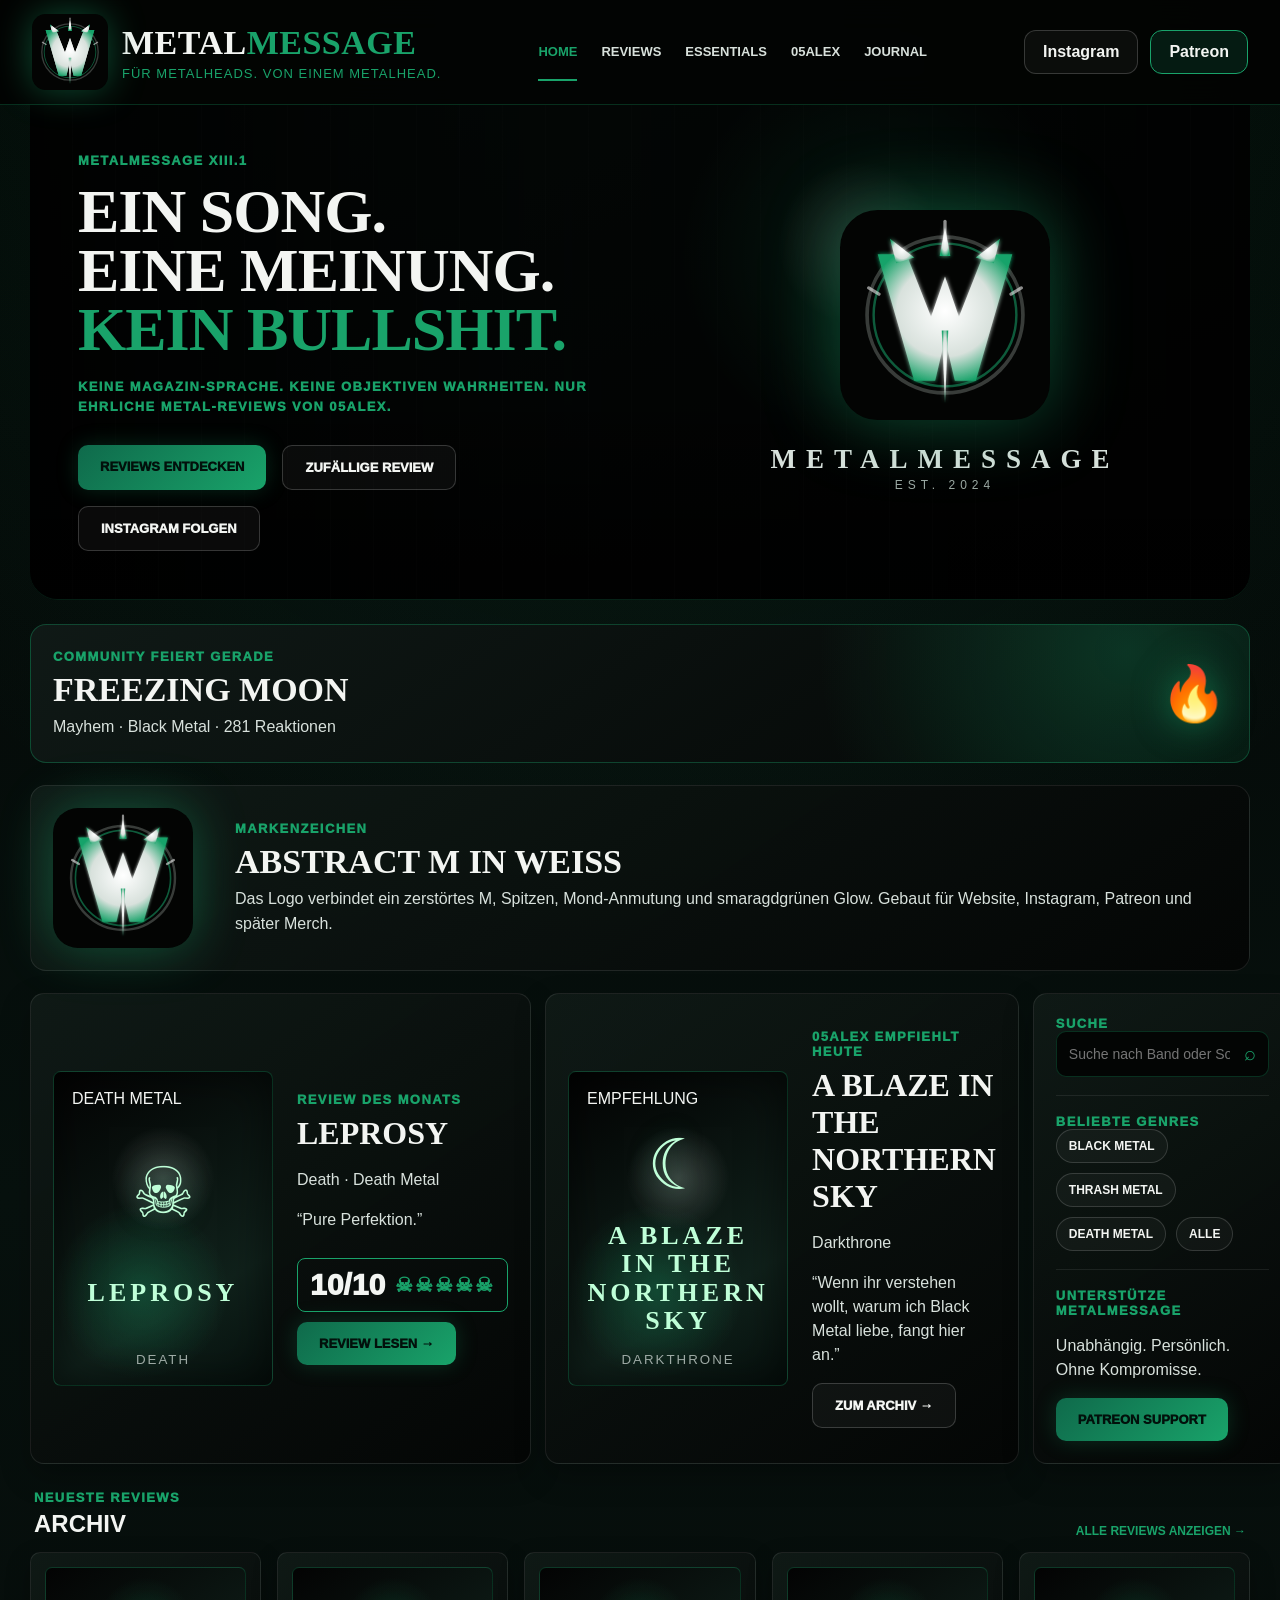
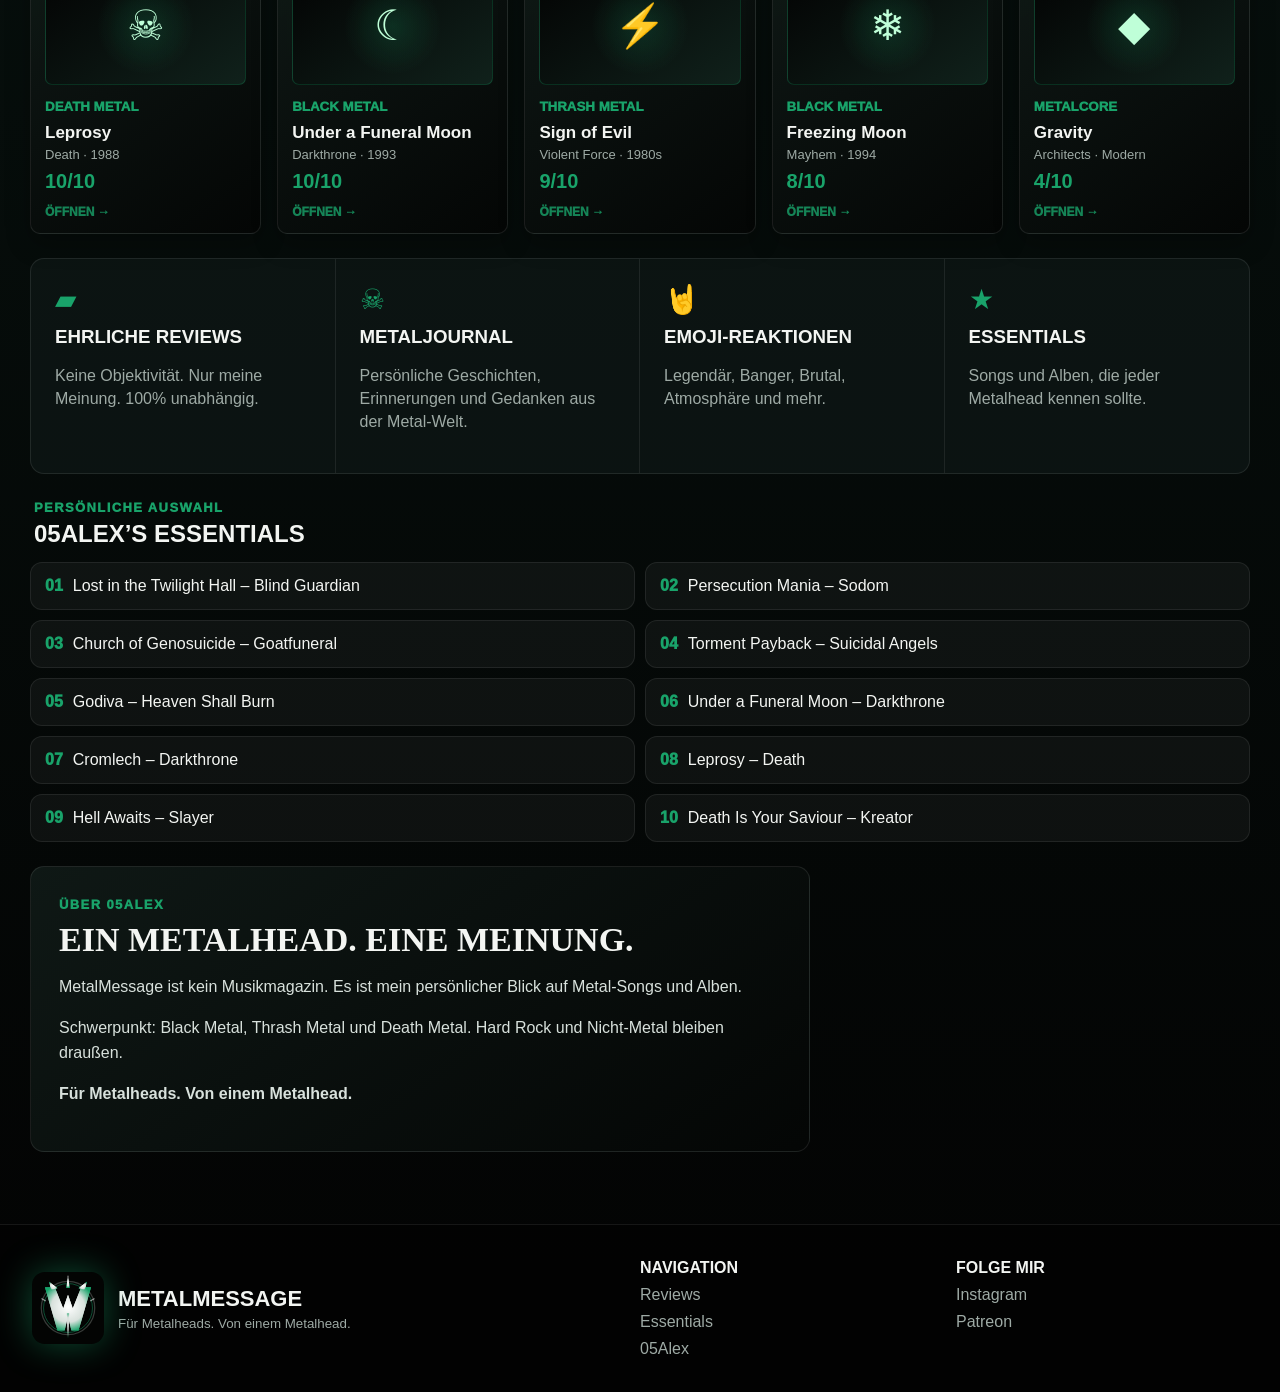
==== commit 3e20d6c3: "Add files via upload" ====
--- a/index.html
+++ b/index.html
@@ -3,9 +3,13 @@
 <head>
 <meta charset="UTF-8">
 <meta name="viewport" content="width=device-width, initial-scale=1.0">
-<title>MetalMessage XIIIIII</title>
+<title>MetalMessage XIII.1 Hotfix</title>
 <link rel="icon" href="favicon.svg" type="image/svg+xml">
 <link rel="stylesheet" href="style.css">
+<script>
+/* Failsafe: Loader darf niemals hängen bleiben */
+setTimeout(function(){document.documentElement.classList.add('loader-failsafe');}, 1800);
+</script>
 </head>
 <body>
 <div id="loader" class="loader"><img src="logo.svg" alt="MetalMessage Logo"><span>MetalMessage</span></div>
@@ -15,69 +19,23 @@
 <nav class="desktop-nav"><a href="#home" class="active">Home</a><a href="#reviews">Reviews</a><a href="#essentials">Essentials</a><a href="#about">05Alex</a><a href="#journal">Journal</a></nav>
 <div class="top-actions"><a href="https://www.instagram.com/metalmessage05alex/" target="_blank">Instagram</a><a href="https://www.patreon.com/c/metalmessageby05alex/posts" target="_blank" class="patreon">Patreon</a></div>
 </header>
+
 <main id="home">
-<section class="hero-x"><div class="hero-content"><p>MetalMessage XIIIII</p><h1>Ein Song.<br>Eine Meinung.<br><span>Kein Bullshit.</span></h1><p class="lead">Keine Magazin-Sprache. Keine objektiven Wahrheiten. Nur ehrliche Metal-Reviews von 05Alex.</p><div class="hero-buttons"><a href="#reviews">Reviews entdecken</a><button id="randomReview" class="ghost random-btn" type="button">Zufällige Review</button><button id="randomReview" class="ghost random-btn" type="button">Zufällige Review</button><a href="https://www.instagram.com/metalmessage05alex/" class="ghost" target="_blank">Instagram folgen</a></div></div><div class="hero-emblem"><img src="logo.svg" alt=""><strong>MetalMessage</strong><span>Est. 2024</span></div></section>
-<section class="brand-section reveal"><img src="logo.svg" alt="MetalMessage Logo"><div><span>Neues Markenzeichen</span><h2>Abstract M in Weiß</h2><p>Das neue Logo verbindet ein zerstörtes M, Spitzen, Mond-Anmutung und smaragdgrünen Glow. Es ist gebaut für Website, Instagram, Patreon, Sticker und später Merch.</p></div></section>
+<section class="hero-x"><div class="hero-content"><p>MetalMessage XIII.1</p><h1>Ein Song.<br>Eine Meinung.<br><span>Kein Bullshit.</span></h1><p class="lead">Keine Magazin-Sprache. Keine objektiven Wahrheiten. Nur ehrliche Metal-Reviews von 05Alex.</p><div class="hero-buttons"><a href="#reviews">Reviews entdecken</a><button id="randomReview" class="ghost random-btn" type="button">Zufällige Review</button><a href="https://www.instagram.com/metalmessage05alex/" class="ghost" target="_blank">Instagram folgen</a></div></div><div class="hero-emblem"><img src="logo.svg" alt=""><strong>MetalMessage</strong><span>Est. 2024</span></div></section>
+
+<section id="communityFavorite" class="community-favorite reveal"><div><span>Community feiert gerade</span><h2>Leprosy</h2><p>Death · Death Metal · Reagiere auf Reviews und ändere den Favoriten.</p></div><strong>🤘</strong></section>
+
+<section class="brand-section reveal"><img src="logo.svg" alt="MetalMessage Logo"><div><span>Markenzeichen</span><h2>Abstract M in Weiß</h2><p>Das Logo verbindet ein zerstörtes M, Spitzen, Mond-Anmutung und smaragdgrünen Glow. Gebaut für Website, Instagram, Patreon und später Merch.</p></div></section>
+
 <section class="mag-grid"><article class="panel featured-panel reveal"><div class="art-card"><span>Death Metal</span><div class="symbol">☠</div><b>LEPROSY</b><small>Death</small></div><div class="feature-copy"><h3>Review des Monats</h3><h2>Leprosy</h2><p>Death · Death Metal</p><p>“Pure Perfektion.”</p><div class="score-pill">10/10 <span class="skulls">☠☠☠☠☠</span></div><br><a class="review-link" data-open="leprosy">Review lesen →</a></div></article><article class="panel recommendation-panel reveal"><div class="art-card"><span>Empfehlung</span><div class="symbol">☾</div><b>A Blaze in the Northern Sky</b><small>Darkthrone</small></div><div><h3>05Alex empfiehlt heute</h3><h2>A Blaze in the Northern Sky</h2><p>Darkthrone</p><p>“Wenn ihr verstehen wollt, warum ich Black Metal liebe, fangt hier an.”</p><a class="review-link" href="#reviews">Zum Archiv →</a></div></article><aside class="panel side-panel reveal"><div class="side-block"><h3>Suche</h3><div class="search-line"><input id="search" type="search" placeholder="Suche nach Band oder Song..."><span>⌕</span></div></div><div class="side-block"><h3>Beliebte Genres</h3><div class="chips"><button data-filter="black">Black Metal</button><button data-filter="thrash">Thrash Metal</button><button data-filter="death">Death Metal</button><button data-filter="">Alle</button></div></div><div class="side-block support-mini"><h3>Unterstütze MetalMessage</h3><p>Unabhängig. Persönlich. Ohne Kompromisse.</p><a href="https://www.patreon.com/c/metalmessageby05alex/posts" target="_blank">Patreon Support</a></div></aside></section>
-<section id="communityFavorite" class="community-favorite reveal">
-  <div>
-    <span>Community feiert gerade</span>
-    <h2>Noch keine Reaktionen</h2>
-    <p>Reagiere auf eine Review und mach sie zum Community-Favoriten.</p>
-  </div>
-  <strong>🤘</strong>
-</section>
 
 <section id="reviews" class="latest"><div class="section-head"><div><span>Neueste Reviews</span><h2>Archiv</h2></div><a href="#reviews">Alle Reviews anzeigen →</a></div><div id="reviewGrid" class="review-strip"><article class="review-card-x reveal" data-id="leprosy" data-search="death leprosy death metal"><div class="mini-art"><span>☠</span></div><small>Death Metal</small><h3>Leprosy</h3><p>Death · 1988</p><strong>10/10</strong></article>
 <article class="review-card-x reveal" data-id="under-a-funeral-moon" data-search="darkthrone under a funeral moon black metal"><div class="mini-art"><span>☾</span></div><small>Black Metal</small><h3>Under a Funeral Moon</h3><p>Darkthrone · 1993</p><strong>10/10</strong></article>
 <article class="review-card-x reveal" data-id="sign-of-evil" data-search="violent force sign of evil thrash metal"><div class="mini-art"><span>⚡</span></div><small>Thrash Metal</small><h3>Sign of Evil</h3><p>Violent Force · 1980s</p><strong>9/10</strong></article>
 <article class="review-card-x reveal" data-id="freezing-moon" data-search="mayhem freezing moon black metal"><div class="mini-art"><span>❄</span></div><small>Black Metal</small><h3>Freezing Moon</h3><p>Mayhem · 1994</p><strong>8/10</strong></article>
 <article class="review-card-x reveal" data-id="gravity" data-search="architects gravity metalcore"><div class="mini-art"><span>◆</span></div><small>Metalcore</small><h3>Gravity</h3><p>Architects · Modern</p><strong>4/10</strong></article></div></section>
-<section id="journal" class="feature-row reveal"><article><span>▰</span><h3>Ehrliche Reviews</h3><p>Keine Objektivität. Nur meine Meinung. 100% unabhängig.</p></article><article><span>☠</span><h3>MetalJournal</h3><p>Persönliche Geschichten, Erinnerungen und Gedanken aus der Metal-Welt.</p></article><article><span>★</span><h3>Essentials</h3><p>Songs und Alben, die jeder Metalhead kennen sollte.</p></article><article><span>🤘</span><h3>Von Metalheads</h3><p>Für die, die Metal fühlen – nicht nur hören.</p></article></section>
 
-<section class="xii-dashboard reveal">
-  <article>
-    <span>Reviews</span>
-    <strong>5</strong>
-    <p>ehrliche Eindrücke</p>
-  </article>
-  <article>
-    <span>Ø MetalScore</span>
-    <strong>8.2</strong>
-    <p>subjektiv bewertet</p>
-  </article>
-  <article>
-    <span>Fokus</span>
-    <strong>Black</strong>
-    <p>Thrash · Death · Metal</p>
-  </article>
-  <article>
-    <span>Status</span>
-    <strong>XII</strong>
-    <p>Brand Expansion</p>
-  </article>
-</section>
-
-<section class="journal-feature reveal">
-  <div>
-    <span>MetalJournal</span>
-    <h2>Warum MetalMessage?</h2>
-    <p>MetalMessage ist für Songs, die hängen bleiben. Für Riffs, die im Kopf weiterlaufen. Für Alben, die man nicht nur hört, sondern erlebt.</p>
-    <p>Keine perfekte Objektivität. Kein Werbetext. Sondern eine persönliche Spur durch Black Metal, Thrash Metal und Death Metal.</p>
-  </div>
-  <a href="#reviews">Reviews lesen →</a>
-</section>
-
-<section class="community-preview reveal">
-  <div class="section-head">
-    <div><span>Community Preview</span><h2>Was später kommt</h2></div>
-  </div>
-  <div class="community-grid">
-    <article><b>⭐ Leserwertung</b><p>Besucher bewerten Songs selbst.</p></article>
-    <article><b>💬 Kommentare</b><p>Diskussionen unter jeder Review.</p></article>
-    <article><b>🔥 Song des Monats</b><p>Community-Voting für Empfehlungen.</p></article>
-  </div>
-</section>
+<section id="journal" class="feature-row reveal"><article><span>▰</span><h3>Ehrliche Reviews</h3><p>Keine Objektivität. Nur meine Meinung. 100% unabhängig.</p></article><article><span>☠</span><h3>MetalJournal</h3><p>Persönliche Geschichten, Erinnerungen und Gedanken aus der Metal-Welt.</p></article><article><span>🤘</span><h3>Emoji-Reaktionen</h3><p>Legendär, Banger, Brutal, Atmosphäre und mehr.</p></article><article><span>★</span><h3>Essentials</h3><p>Songs und Alben, die jeder Metalhead kennen sollte.</p></article></section>
 
 <section id="essentials" class="essentials-section"><div class="section-head"><div><span>Persönliche Auswahl</span><h2>05Alex’s Essentials</h2></div></div><ol class="essentials"><li><span>01</span>Lost in the Twilight Hall – Blind Guardian</li>
 <li><span>02</span>Persecution Mania – Sodom</li>
@@ -91,9 +49,11 @@
 <li><span>10</span>Death Is Your Saviour – Kreator</li></ol></section>
 <section id="about" class="about-x"><div class="about-card reveal"><span>Über 05Alex</span><h2>Ein Metalhead. Eine Meinung.</h2><p>MetalMessage ist kein Musikmagazin. Es ist mein persönlicher Blick auf Metal-Songs und Alben.</p><p>Schwerpunkt: Black Metal, Thrash Metal und Death Metal. Hard Rock und Nicht-Metal bleiben draußen.</p><p><strong>Für Metalheads. Von einem Metalhead.</strong></p></div></section>
 </main>
+
 <section id="reviewView" class="review-view hidden"></section>
 <footer class="footer-x"><div class="footer-brand"><img class="brand-logo footer-logo" src="logo.svg" alt=""><div><strong>MetalMessage</strong><small>Für Metalheads. Von einem Metalhead.</small></div></div><div><strong>Navigation</strong><a href="#reviews">Reviews</a><a href="#essentials">Essentials</a><a href="#about">05Alex</a></div><div><strong>Folge mir</strong><a href="https://www.instagram.com/metalmessage05alex/" target="_blank">Instagram</a><a href="https://www.patreon.com/c/metalmessageby05alex/posts" target="_blank">Patreon</a></div></footer>
 </div>
-<script src="data.js"></script><script src="app.js"></script>
+<script src="data.js"></script>
+<script src="app.js"></script>
 </body>
 </html>
--- a/style.css
+++ b/style.css
@@ -1,149 +1 @@
-:root{--black:#030403;--bg:#050706;--panel:#0b1110;--panel2:#101a17;--emerald:#0f6a4b;--bright:#19a36a;--glow:#37d88a;--silver:#d8e1dc;--text:#f3f5f2;--muted:#9eaaa5;--line:rgba(25,163,106,.27)}*{box-sizing:border-box}html{scroll-behavior:smooth}body{margin:0;color:var(--text);font-family:Arial,Helvetica,sans-serif;background:radial-gradient(circle at 50% 0%,rgba(25,163,106,.16),transparent 32%),linear-gradient(180deg,#020403,#07110e 40%,#030303)}a{color:inherit}.loader{position:fixed;inset:0;z-index:999;background:#020303;display:grid;place-items:center;transition:opacity .45s ease,visibility .45s ease}.loader img{width:122px;filter:drop-shadow(0 0 28px rgba(25,163,106,.5));animation:pulse 1.4s infinite alternate}.loader span{text-transform:uppercase;letter-spacing:4px;color:var(--silver);font-family:Georgia,serif;margin-top:-120px}.loader.hide{opacity:0;visibility:hidden}@keyframes pulse{from{transform:scale(.96);opacity:.8}to{transform:scale(1.04);opacity:1}}.topbar{position:sticky;top:0;z-index:50;display:flex;align-items:center;gap:24px;padding:14px 32px;background:rgba(3,4,3,.94);backdrop-filter:blur(16px);border-bottom:1px solid var(--line)}.logo-wrap{display:flex;align-items:center;gap:14px;text-decoration:none;min-width:310px}.brand-logo{width:76px;height:76px;object-fit:contain;filter:drop-shadow(0 0 18px rgba(25,163,106,.45))}.logo-text strong{display:block;font-family:Georgia,serif;text-transform:uppercase;font-size:34px;letter-spacing:.5px}.logo-text strong span{color:var(--bright)}.logo-text small{display:block;color:var(--bright);font-size:13px;text-transform:uppercase;letter-spacing:1px;margin-top:4px}.desktop-nav{display:flex;gap:24px;flex:1;justify-content:center}.desktop-nav a{text-decoration:none;text-transform:uppercase;font-weight:900;font-size:13px;color:var(--silver);padding:20px 0;border-bottom:2px solid transparent}.desktop-nav a.active,.desktop-nav a:hover{color:var(--bright);border-color:var(--bright)}.top-actions{display:flex;gap:12px}.top-actions a{text-decoration:none;border:1px solid rgba(255,255,255,.18);border-radius:12px;padding:12px 18px;font-weight:900;background:rgba(255,255,255,.04)}.top-actions .patreon{border-color:var(--bright);background:rgba(25,163,106,.15)}main,.review-view{max-width:1540px;margin:0 auto;padding:0 30px 48px}.hero-x{min-height:430px;display:grid;grid-template-columns:1fr 1fr;align-items:center;position:relative;overflow:hidden;border-bottom:1px solid rgba(25,163,106,.18);background:linear-gradient(90deg,rgba(0,0,0,.92) 0%,rgba(0,0,0,.55) 44%,rgba(0,0,0,.82) 100%),radial-gradient(circle at 68% 28%,rgba(216,225,220,.38),transparent 9%),radial-gradient(circle at 70% 30%,rgba(25,163,106,.35),transparent 22%),linear-gradient(160deg,#07110e,#030303);border-radius:0 0 28px 28px;margin-bottom:24px}.hero-x:before{content:'';position:absolute;inset:0;background:repeating-linear-gradient(90deg,transparent 0 42px,rgba(255,255,255,.015) 43px),linear-gradient(0deg,rgba(0,0,0,.78),transparent 45%);pointer-events:none}.hero-content{position:relative;z-index:2;padding:48px}.hero-content>p,.section-head span,.panel h3,.about-card span,.brand-section span{margin:0;color:var(--bright);text-transform:uppercase;letter-spacing:1.4px;font-weight:950;font-size:13px}.hero-content h1{font-family:Georgia,serif;text-transform:uppercase;font-size:62px;line-height:.95;margin:14px 0 18px;letter-spacing:-1px}.hero-content h1 span{color:var(--bright);font-family:inherit}.lead{max-width:520px;color:var(--silver);line-height:1.55;font-size:17px}.hero-buttons{display:flex;gap:16px;margin-top:28px;flex-wrap:wrap}.hero-buttons a,.featured-panel .review-link,.recommendation-panel .review-link,.support-mini a{display:inline-block;text-decoration:none;border-radius:10px;padding:14px 22px;background:linear-gradient(135deg,var(--emerald),var(--bright));color:#02100b;font-weight:950;text-transform:uppercase;font-size:13px;box-shadow:0 0 22px rgba(25,163,106,.24);cursor:pointer}.hero-buttons .ghost,.recommendation-panel .review-link{background:rgba(255,255,255,.04);color:var(--text);border:1px solid rgba(255,255,255,.18);box-shadow:none}.hero-emblem{position:relative;z-index:2;text-align:center;color:var(--silver)}.hero-emblem img{width:210px;filter:drop-shadow(0 0 38px rgba(25,163,106,.45))}.hero-emblem strong{display:block;text-transform:uppercase;letter-spacing:10px;font-size:27px;margin-top:20px;font-family:Georgia,serif}.hero-emblem span{text-transform:uppercase;letter-spacing:5px;color:var(--muted);font-size:12px}.brand-section{display:grid;grid-template-columns:160px 1fr;gap:22px;align-items:center;background:linear-gradient(145deg,rgba(16,26,23,.92),rgba(4,6,5,.96));border:1px solid rgba(255,255,255,.09);border-radius:16px;padding:22px;margin:0 0 22px}.brand-section img{width:140px;filter:drop-shadow(0 0 26px rgba(25,163,106,.45))}.brand-section h2{font-family:Georgia,serif;text-transform:uppercase;font-size:34px;margin:6px 0}.brand-section p{color:var(--silver);line-height:1.55;margin:0}.mag-grid{display:grid;grid-template-columns:1.2fr 1fr .95fr;gap:14px;margin-bottom:24px}.panel{background:linear-gradient(145deg,rgba(16,26,23,.92),rgba(4,6,5,.96));border:1px solid rgba(255,255,255,.09);border-radius:14px;box-shadow:0 12px 30px rgba(0,0,0,.28);padding:22px}.featured-panel,.recommendation-panel{display:grid;grid-template-columns:220px 1fr;gap:24px;align-items:center}.art-card{min-height:315px;border-radius:8px;border:1px solid var(--line);display:flex;flex-direction:column;justify-content:space-between;padding:18px;text-transform:uppercase;background:radial-gradient(circle at 50% 34%,rgba(216,225,220,.23),transparent 22%),radial-gradient(circle at 40% 70%,rgba(25,163,106,.32),transparent 34%),linear-gradient(150deg,#030303,#10211b 70%,#06100d);box-shadow:inset 0 0 46px rgba(0,0,0,.58)}.art-card .symbol{font-size:70px;text-align:center;color:#bfffd8;text-shadow:0 0 28px rgba(25,163,106,.35)}.art-card b{font-family:Georgia,serif;font-size:26px;line-height:1.1;color:#bfffd8;text-align:center;letter-spacing:4px}.art-card small{color:var(--muted);text-align:center;letter-spacing:2px}.feature-copy h2,.recommendation-panel h2{font-family:Georgia,serif;text-transform:uppercase;font-size:32px;margin:8px 0}.feature-copy p,.recommendation-panel p,.side-block p{color:var(--silver);line-height:1.5}.score-pill{display:inline-flex;align-items:center;gap:10px;border:1px solid var(--bright);border-radius:8px;padding:9px 12px;color:var(--text);font-size:30px;font-weight:950;margin:10px 0}.skulls{color:var(--bright);font-size:20px;letter-spacing:2px}.side-panel{display:grid;gap:18px}.side-block{border-bottom:1px solid rgba(255,255,255,.08);padding-bottom:18px}.side-block:last-child{border-bottom:0;padding-bottom:0}.search-line{display:flex;align-items:center;border:1px solid var(--line);border-radius:10px;padding:0 12px;background:#030504}.search-line input{flex:1;background:transparent;border:0;outline:0;color:var(--text);padding:14px 0;font-size:14px}.search-line span{color:var(--bright);font-size:20px}.chips{display:flex;gap:10px;flex-wrap:wrap}.chips button{background:rgba(255,255,255,.035);color:var(--text);border:1px solid rgba(255,255,255,.15);border-radius:999px;padding:9px 12px;text-transform:uppercase;font-weight:900;font-size:12px}.latest,.feature-row,.essentials-section,.about-x{margin-bottom:24px}.section-head{display:flex;align-items:end;justify-content:space-between;margin:0 4px 14px}.section-head h2{margin:4px 0 0;font-size:24px;text-transform:uppercase}.section-head a{color:var(--bright);text-decoration:none;text-transform:uppercase;font-weight:900;font-size:12px}.review-strip{display:grid;grid-template-columns:repeat(5,1fr);gap:16px}.review-card-x{cursor:pointer;min-height:255px;background:linear-gradient(145deg,rgba(16,26,23,.92),rgba(4,6,5,.96));border:1px solid rgba(255,255,255,.09);border-radius:10px;padding:14px;transition:.22s;box-shadow:0 10px 24px rgba(0,0,0,.28)}.review-card-x:hover{transform:translateY(-4px);border-color:var(--bright);box-shadow:0 0 28px rgba(25,163,106,.18)}.mini-art{height:118px;border-radius:7px;border:1px solid var(--line);display:grid;place-items:center;margin-bottom:12px;background:radial-gradient(circle,rgba(25,163,106,.2),transparent 42%),linear-gradient(145deg,#030303,#10211b)}.mini-art span{font-size:42px;color:#bfffd8}.review-card-x small{color:var(--bright);font-weight:950;text-transform:uppercase}.review-card-x h3{margin:8px 0 4px;font-size:17px}.review-card-x p{color:var(--muted);margin:0 0 8px;font-size:13px}.review-card-x strong{color:var(--bright);font-size:20px}.feature-row{display:grid;grid-template-columns:repeat(4,1fr);border:1px solid rgba(255,255,255,.09);border-radius:14px;overflow:hidden;background:rgba(16,26,23,.65)}.feature-row article{padding:24px;border-right:1px solid rgba(255,255,255,.08)}.feature-row article:last-child{border-right:0}.feature-row span{font-size:28px;color:var(--bright)}.feature-row h3{text-transform:uppercase;margin:10px 0 8px}.feature-row p{color:var(--muted);line-height:1.45}.essentials{list-style:none;padding:0;margin:0;display:grid;grid-template-columns:repeat(2,1fr);gap:10px}.essentials li{background:rgba(255,255,255,.045);border:1px solid rgba(255,255,255,.08);border-radius:12px;padding:14px}.essentials span{color:var(--bright);font-weight:950;margin-right:10px}.about-card{max-width:780px;background:linear-gradient(145deg,rgba(16,26,23,.92),rgba(4,6,5,.96));border:1px solid rgba(255,255,255,.09);border-radius:14px;padding:28px}.about-card h2{font-family:Georgia,serif;text-transform:uppercase;font-size:34px;margin:8px 0}.about-card p{color:var(--silver);line-height:1.55}.review-view{padding-top:28px}.hidden{display:none}.back{display:inline-block;color:var(--bright);font-weight:950;text-transform:uppercase;margin-bottom:16px;cursor:pointer}.review-page-x{display:grid;grid-template-columns:330px 1fr;gap:22px}.review-main{background:linear-gradient(145deg,rgba(16,26,23,.92),rgba(4,6,5,.96));border:1px solid rgba(255,255,255,.09);border-radius:14px;padding:24px}.review-main h1{font-family:Georgia,serif;text-transform:uppercase;font-size:44px;margin:8px 0}.review-main h2{margin:0;color:var(--muted)}.review-block{margin:18px 0;padding:18px;border:1px solid rgba(255,255,255,.08);border-radius:12px;background:rgba(255,255,255,.035)}.review-block span,.score-table span{color:var(--bright);text-transform:uppercase;font-size:12px;font-weight:950}.review-block p{line-height:1.6;color:var(--silver)}.score-row{display:grid;grid-template-columns:130px 1fr 44px;gap:10px;align-items:center;margin:11px 0}.bar{height:9px;background:rgba(255,255,255,.09);border-radius:999px;overflow:hidden}.bar i{display:block;height:100%;background:linear-gradient(90deg,var(--emerald),var(--bright));box-shadow:0 0 16px rgba(25,163,106,.45)}.footer-x{display:grid;grid-template-columns:2fr 1fr 1fr;gap:24px;padding:34px 32px;border-top:1px solid rgba(255,255,255,.08);background:rgba(0,0,0,.42);max-width:1540px;margin:0 auto}.footer-brand{display:flex;align-items:center;gap:14px}.footer-logo{width:72px;height:72px}.footer-brand strong{display:block;text-transform:uppercase;font-size:22px}.footer-brand small{display:block;color:var(--muted);margin-top:4px}.footer-x a,.footer-x strong{display:block}.footer-x a{color:var(--muted);text-decoration:none;margin-top:9px}.footer-x strong{text-transform:uppercase}.reveal{opacity:0;transform:translateY(16px);transition:opacity .55s ease,transform .55s ease}.reveal.visible{opacity:1;transform:none}@media(max-width:980px){.desktop-nav{display:none}.logo-wrap{min-width:auto}.logo-text strong{font-size:24px}.brand-logo{width:58px;height:58px}.topbar{padding:12px}.top-actions a{font-size:12px;padding:10px}main,.review-view{padding:0 14px 36px}.hero-x{grid-template-columns:1fr;min-height:420px}.hero-content{padding:34px 20px}.hero-content h1{font-size:44px}.hero-emblem{display:none}.brand-section{grid-template-columns:90px 1fr}.brand-section img{width:84px}.brand-section h2{font-size:25px}.mag-grid{grid-template-columns:1fr}.featured-panel,.recommendation-panel{grid-template-columns:120px 1fr}.art-card{min-height:190px}.art-card .symbol{font-size:44px}.art-card b{font-size:15px}.review-strip{grid-template-columns:1fr 1fr}.feature-row{grid-template-columns:1fr 1fr}.essentials{grid-template-columns:1fr}.review-page-x{grid-template-columns:1fr}.review-page-x>.art-card{min-height:240px}}@media(max-width:560px){.top-actions a:first-child{display:none}.logo-text small{display:none}.hero-content h1{font-size:37px}.hero-buttons a{width:100%;text-align:center}.brand-section{grid-template-columns:1fr;text-align:center}.brand-section img{margin:auto}.featured-panel,.recommendation-panel{grid-template-columns:1fr}.review-strip{grid-template-columns:1fr}.feature-row{grid-template-columns:1fr}.feature-row article{border-right:0;border-bottom:1px solid rgba(255,255,255,.08)}.footer-x{grid-template-columns:1fr;padding:28px 16px}}
-.hidden{display:none!important}
-
-/* MetalMessage XII surprise features */
-.random-btn{
-  border:1px solid rgba(255,255,255,.18);
-  cursor:pointer;
-  font-family:inherit;
-}
-.xii-dashboard{
-  display:grid;
-  grid-template-columns:repeat(4,1fr);
-  gap:14px;
-  margin:0 0 24px;
-}
-.xii-dashboard article{
-  background:linear-gradient(145deg,rgba(16,26,23,.92),rgba(4,6,5,.96));
-  border:1px solid rgba(255,255,255,.09);
-  border-radius:14px;
-  padding:20px;
-  box-shadow:0 12px 30px rgba(0,0,0,.24);
-}
-.xii-dashboard span{
-  display:block;
-  color:var(--bright);
-  text-transform:uppercase;
-  letter-spacing:1.2px;
-  font-size:12px;
-  font-weight:950;
-}
-.xii-dashboard strong{
-  display:block;
-  font-family:Georgia,serif;
-  font-size:38px;
-  margin:6px 0 2px;
-  color:var(--text);
-}
-.xii-dashboard p{
-  color:var(--muted);
-  margin:0;
-}
-.journal-feature{
-  display:grid;
-  grid-template-columns:1fr auto;
-  gap:20px;
-  align-items:center;
-  margin:0 0 24px;
-  padding:26px;
-  border-radius:16px;
-  border:1px solid rgba(25,163,106,.30);
-  background:
-    radial-gradient(circle at 88% 20%,rgba(25,163,106,.20),transparent 28%),
-    linear-gradient(145deg,rgba(16,26,23,.92),rgba(4,6,5,.96));
-  box-shadow:0 14px 34px rgba(0,0,0,.28);
-}
-.journal-feature span{
-  color:var(--bright);
-  text-transform:uppercase;
-  letter-spacing:1.2px;
-  font-weight:950;
-  font-size:12px;
-}
-.journal-feature h2{
-  font-family:Georgia,serif;
-  text-transform:uppercase;
-  font-size:36px;
-  margin:8px 0 12px;
-}
-.journal-feature p{
-  color:var(--silver);
-  line-height:1.55;
-  max-width:760px;
-}
-.journal-feature a{
-  text-decoration:none;
-  text-transform:uppercase;
-  font-weight:950;
-  color:#02100b;
-  background:linear-gradient(135deg,var(--emerald),var(--bright));
-  border-radius:10px;
-  padding:14px 18px;
-  white-space:nowrap;
-}
-.community-preview{
-  margin:0 0 24px;
-}
-.community-grid{
-  display:grid;
-  grid-template-columns:repeat(3,1fr);
-  gap:14px;
-}
-.community-grid article{
-  background:rgba(255,255,255,.045);
-  border:1px solid rgba(255,255,255,.09);
-  border-radius:14px;
-  padding:20px;
-}
-.community-grid b{
-  display:block;
-  color:var(--text);
-  text-transform:uppercase;
-  margin-bottom:8px;
-}
-.community-grid p{
-  color:var(--muted);
-  margin:0;
-}
-.review-card-x::after{
-  content:"Öffnen →";
-  display:block;
-  margin-top:12px;
-  color:var(--bright);
-  font-size:12px;
-  text-transform:uppercase;
-  font-weight:950;
-  opacity:.8;
-}
-@media(max-width:980px){
-  .xii-dashboard{grid-template-columns:1fr 1fr}
-  .journal-feature{grid-template-columns:1fr}
-  .community-grid{grid-template-columns:1fr}
-}
-@media(max-width:560px){
-  .xii-dashboard{grid-template-columns:1fr}
-  .journal-feature h2{font-size:28px}
-}
-
-/* MetalMessage XIII – Community Reactions */
-.random-btn{border:1px solid rgba(255,255,255,.18);cursor:pointer;font-family:inherit}
-.community-favorite{display:grid;grid-template-columns:1fr auto;gap:18px;align-items:center;margin:0 0 24px;padding:24px;border-radius:16px;border:1px solid rgba(25,163,106,.35);background:radial-gradient(circle at 90% 20%,rgba(25,163,106,.28),transparent 28%),linear-gradient(145deg,rgba(16,26,23,.96),rgba(4,6,5,.98));box-shadow:0 14px 34px rgba(0,0,0,.32)}
-.community-favorite span{color:var(--bright);text-transform:uppercase;letter-spacing:1.2px;font-weight:950;font-size:12px}
-.community-favorite h2{font-family:Georgia,serif;text-transform:uppercase;font-size:34px;margin:8px 0}
-.community-favorite p{color:var(--silver);margin:0}
-.community-favorite strong{font-size:54px;filter:drop-shadow(0 0 18px rgba(25,163,106,.6));animation:reactionFloat 2.2s ease-in-out infinite alternate}
-.reaction-panel{margin:18px 0 0;padding:18px;border-radius:14px;border:1px solid rgba(25,163,106,.28);background:radial-gradient(circle at 100% 0%,rgba(25,163,106,.16),transparent 30%),rgba(255,255,255,.035)}
-.reaction-panel h3{margin:0 0 6px;color:var(--bright);text-transform:uppercase;font-size:13px;letter-spacing:1px}
-.reaction-panel p{color:var(--muted);margin:0 0 14px}
-.reaction-grid{display:flex;flex-wrap:wrap;gap:10px}
-.reaction-btn{position:relative;display:inline-flex;align-items:center;gap:8px;border:1px solid rgba(255,255,255,.13);background:rgba(255,255,255,.045);color:var(--text);border-radius:999px;padding:10px 12px;font-weight:950;cursor:pointer;transition:transform .18s ease,border-color .18s ease,background .18s ease}
-.reaction-btn:hover,.reaction-btn.active{transform:translateY(-2px);border-color:var(--bright);background:rgba(25,163,106,.16);box-shadow:0 0 18px rgba(25,163,106,.18)}
-.reaction-btn .emoji{font-size:18px}.reaction-btn .count{color:var(--bright)}
-.reaction-note{margin-top:12px!important;color:var(--bright)!important;font-weight:900;min-height:20px}
-.pop-emoji{position:absolute;pointer-events:none;animation:emojiPop .65s ease-out forwards;font-size:24px;z-index:5}
-.pop-particle{position:fixed;width:6px;height:6px;border-radius:50%;background:var(--bright);box-shadow:0 0 14px rgba(25,163,106,.9);pointer-events:none;animation:particle .75s ease-out forwards;z-index:999}
-.review-card-x::after{content:"Öffnen →";display:block;margin-top:12px;color:var(--bright);font-size:12px;text-transform:uppercase;font-weight:950;opacity:.8}
-@keyframes emojiPop{from{opacity:1;transform:translateY(0) scale(.9)}to{opacity:0;transform:translateY(-32px) scale(1.35)}}
-@keyframes particle{from{opacity:1;transform:translate(0,0) scale(1)}to{opacity:0;transform:translate(var(--x),var(--y)) scale(.2)}}
-@keyframes reactionFloat{from{transform:translateY(0)}to{transform:translateY(-8px)}}
-@media(max-width:560px){.community-favorite{grid-template-columns:1fr}.community-favorite strong{font-size:42px}.reaction-btn{width:100%;justify-content:space-between}}
+:root{--black:#030403;--bg:#050706;--panel:#0b1110;--panel2:#101a17;--emerald:#0f6a4b;--bright:#19a36a;--glow:#37d88a;--silver:#d8e1dc;--text:#f3f5f2;--muted:#9eaaa5;--line:rgba(25,163,106,.27)}*{box-sizing:border-box}html{scroll-behavior:smooth}body{margin:0;color:var(--text);font-family:Arial,Helvetica,sans-serif;background:radial-gradient(circle at 50% 0%,rgba(25,163,106,.16),transparent 32%),linear-gradient(180deg,#020403,#07110e 40%,#030303)}a{color:inherit}.loader{position:fixed;inset:0;z-index:999;background:#020303;display:grid;place-items:center;transition:opacity .45s ease,visibility .45s ease}.loader img{width:122px;filter:drop-shadow(0 0 28px rgba(25,163,106,.5));animation:pulse 1.4s infinite alternate}.loader span{text-transform:uppercase;letter-spacing:4px;color:var(--silver);font-family:Georgia,serif;margin-top:-120px}.loader.hide,.loader-failsafe .loader{opacity:0;visibility:hidden;pointer-events:none}@keyframes pulse{from{transform:scale(.96);opacity:.8}to{transform:scale(1.04);opacity:1}}.topbar{position:sticky;top:0;z-index:50;display:flex;align-items:center;gap:24px;padding:14px 32px;background:rgba(3,4,3,.94);backdrop-filter:blur(16px);border-bottom:1px solid var(--line)}.logo-wrap{display:flex;align-items:center;gap:14px;text-decoration:none;min-width:310px}.brand-logo{width:76px;height:76px;object-fit:contain;filter:drop-shadow(0 0 18px rgba(25,163,106,.45))}.logo-text strong{display:block;font-family:Georgia,serif;text-transform:uppercase;font-size:34px;letter-spacing:.5px}.logo-text strong span{color:var(--bright)}.logo-text small{display:block;color:var(--bright);font-size:13px;text-transform:uppercase;letter-spacing:1px;margin-top:4px}.desktop-nav{display:flex;gap:24px;flex:1;justify-content:center}.desktop-nav a{text-decoration:none;text-transform:uppercase;font-weight:900;font-size:13px;color:var(--silver);padding:20px 0;border-bottom:2px solid transparent}.desktop-nav a.active,.desktop-nav a:hover{color:var(--bright);border-color:var(--bright)}.top-actions{display:flex;gap:12px}.top-actions a{text-decoration:none;border:1px solid rgba(255,255,255,.18);border-radius:12px;padding:12px 18px;font-weight:900;background:rgba(255,255,255,.04)}.top-actions .patreon{border-color:var(--bright);background:rgba(25,163,106,.15)}main,.review-view{max-width:1540px;margin:0 auto;padding:0 30px 48px}.hero-x{min-height:430px;display:grid;grid-template-columns:1fr 1fr;align-items:center;position:relative;overflow:hidden;border-bottom:1px solid rgba(25,163,106,.18);background:linear-gradient(90deg,rgba(0,0,0,.92) 0%,rgba(0,0,0,.55) 44%,rgba(0,0,0,.82) 100%),radial-gradient(circle at 68% 28%,rgba(216,225,220,.38),transparent 9%),radial-gradient(circle at 70% 30%,rgba(25,163,106,.35),transparent 22%),linear-gradient(160deg,#07110e,#030303);border-radius:0 0 28px 28px;margin-bottom:24px}.hero-x:before{content:'';position:absolute;inset:0;background:repeating-linear-gradient(90deg,transparent 0 42px,rgba(255,255,255,.015) 43px),linear-gradient(0deg,rgba(0,0,0,.78),transparent 45%);pointer-events:none}.hero-content{position:relative;z-index:2;padding:48px}.hero-content>p,.section-head span,.panel h3,.about-card span,.brand-section span,.community-favorite span{margin:0;color:var(--bright);text-transform:uppercase;letter-spacing:1.4px;font-weight:950;font-size:13px}.hero-content h1{font-family:Georgia,serif;text-transform:uppercase;font-size:62px;line-height:.95;margin:14px 0 18px;letter-spacing:-1px}.hero-content h1 span{color:var(--bright);font-family:inherit}.lead{max-width:520px;color:var(--silver);line-height:1.55;font-size:17px}.hero-buttons{display:flex;gap:16px;margin-top:28px;flex-wrap:wrap}.hero-buttons a,.hero-buttons button,.featured-panel .review-link,.recommendation-panel .review-link,.support-mini a{display:inline-block;text-decoration:none;border-radius:10px;padding:14px 22px;background:linear-gradient(135deg,var(--emerald),var(--bright));color:#02100b;font-weight:950;text-transform:uppercase;font-size:13px;box-shadow:0 0 22px rgba(25,163,106,.24);cursor:pointer;border:0;font-family:inherit}.hero-buttons .ghost,.recommendation-panel .review-link{background:rgba(255,255,255,.04);color:var(--text);border:1px solid rgba(255,255,255,.18);box-shadow:none}.hero-emblem{position:relative;z-index:2;text-align:center;color:var(--silver)}.hero-emblem img{width:210px;filter:drop-shadow(0 0 38px rgba(25,163,106,.45))}.hero-emblem strong{display:block;text-transform:uppercase;letter-spacing:10px;font-size:27px;margin-top:20px;font-family:Georgia,serif}.hero-emblem span{text-transform:uppercase;letter-spacing:5px;color:var(--muted);font-size:12px}.brand-section,.community-favorite{display:grid;grid-template-columns:160px 1fr;gap:22px;align-items:center;background:linear-gradient(145deg,rgba(16,26,23,.92),rgba(4,6,5,.96));border:1px solid rgba(255,255,255,.09);border-radius:16px;padding:22px;margin:0 0 22px}.brand-section img{width:140px;filter:drop-shadow(0 0 26px rgba(25,163,106,.45))}.brand-section h2,.community-favorite h2{font-family:Georgia,serif;text-transform:uppercase;font-size:34px;margin:6px 0}.brand-section p,.community-favorite p{color:var(--silver);line-height:1.55;margin:0}.community-favorite{grid-template-columns:1fr auto;border-color:rgba(25,163,106,.35);background:radial-gradient(circle at 90% 20%,rgba(25,163,106,.28),transparent 28%),linear-gradient(145deg,rgba(16,26,23,.96),rgba(4,6,5,.98));cursor:pointer}.community-favorite strong{font-size:54px;filter:drop-shadow(0 0 18px rgba(25,163,106,.6));animation:reactionFloat 2.2s ease-in-out infinite alternate}.mag-grid{display:grid;grid-template-columns:1.2fr 1fr .95fr;gap:14px;margin-bottom:24px}.panel{background:linear-gradient(145deg,rgba(16,26,23,.92),rgba(4,6,5,.96));border:1px solid rgba(255,255,255,.09);border-radius:14px;box-shadow:0 12px 30px rgba(0,0,0,.28);padding:22px}.featured-panel,.recommendation-panel{display:grid;grid-template-columns:220px 1fr;gap:24px;align-items:center}.art-card{min-height:315px;border-radius:8px;border:1px solid var(--line);display:flex;flex-direction:column;justify-content:space-between;padding:18px;text-transform:uppercase;background:radial-gradient(circle at 50% 34%,rgba(216,225,220,.23),transparent 22%),radial-gradient(circle at 40% 70%,rgba(25,163,106,.32),transparent 34%),linear-gradient(150deg,#030303,#10211b 70%,#06100d);box-shadow:inset 0 0 46px rgba(0,0,0,.58)}.art-card .symbol{font-size:70px;text-align:center;color:#bfffd8;text-shadow:0 0 28px rgba(25,163,106,.35)}.art-card b{font-family:Georgia,serif;font-size:26px;line-height:1.1;color:#bfffd8;text-align:center;letter-spacing:4px}.art-card small{color:var(--muted);text-align:center;letter-spacing:2px}.feature-copy h2,.recommendation-panel h2{font-family:Georgia,serif;text-transform:uppercase;font-size:32px;margin:8px 0}.feature-copy p,.recommendation-panel p,.side-block p{color:var(--silver);line-height:1.5}.score-pill{display:inline-flex;align-items:center;gap:10px;border:1px solid var(--bright);border-radius:8px;padding:9px 12px;color:var(--text);font-size:30px;font-weight:950;margin:10px 0}.skulls{color:var(--bright);font-size:20px;letter-spacing:2px}.side-panel{display:grid;gap:18px}.side-block{border-bottom:1px solid rgba(255,255,255,.08);padding-bottom:18px}.side-block:last-child{border-bottom:0;padding-bottom:0}.search-line{display:flex;align-items:center;border:1px solid var(--line);border-radius:10px;padding:0 12px;background:#030504}.search-line input{flex:1;background:transparent;border:0;outline:0;color:var(--text);padding:14px 0;font-size:14px}.search-line span{color:var(--bright);font-size:20px}.chips{display:flex;gap:10px;flex-wrap:wrap}.chips button{background:rgba(255,255,255,.035);color:var(--text);border:1px solid rgba(255,255,255,.15);border-radius:999px;padding:9px 12px;text-transform:uppercase;font-weight:900;font-size:12px}.latest,.feature-row,.essentials-section,.about-x{margin-bottom:24px}.section-head{display:flex;align-items:end;justify-content:space-between;margin:0 4px 14px}.section-head h2{margin:4px 0 0;font-size:24px;text-transform:uppercase}.section-head a{color:var(--bright);text-decoration:none;text-transform:uppercase;font-weight:900;font-size:12px}.review-strip{display:grid;grid-template-columns:repeat(5,1fr);gap:16px}.review-card-x{cursor:pointer;min-height:255px;background:linear-gradient(145deg,rgba(16,26,23,.92),rgba(4,6,5,.96));border:1px solid rgba(255,255,255,.09);border-radius:10px;padding:14px;transition:.22s;box-shadow:0 10px 24px rgba(0,0,0,.28)}.review-card-x:hover{transform:translateY(-4px);border-color:var(--bright);box-shadow:0 0 28px rgba(25,163,106,.18)}.review-card-x::after{content:'Öffnen →';display:block;margin-top:12px;color:var(--bright);font-size:12px;text-transform:uppercase;font-weight:950;opacity:.8}.mini-art{height:118px;border-radius:7px;border:1px solid var(--line);display:grid;place-items:center;margin-bottom:12px;background:radial-gradient(circle,rgba(25,163,106,.2),transparent 42%),linear-gradient(145deg,#030303,#10211b)}.mini-art span{font-size:42px;color:#bfffd8}.review-card-x small{color:var(--bright);font-weight:950;text-transform:uppercase}.review-card-x h3{margin:8px 0 4px;font-size:17px}.review-card-x p{color:var(--muted);margin:0 0 8px;font-size:13px}.review-card-x strong{color:var(--bright);font-size:20px}.feature-row{display:grid;grid-template-columns:repeat(4,1fr);border:1px solid rgba(255,255,255,.09);border-radius:14px;overflow:hidden;background:rgba(16,26,23,.65)}.feature-row article{padding:24px;border-right:1px solid rgba(255,255,255,.08)}.feature-row article:last-child{border-right:0}.feature-row span{font-size:28px;color:var(--bright)}.feature-row h3{text-transform:uppercase;margin:10px 0 8px}.feature-row p{color:var(--muted);line-height:1.45}.essentials{list-style:none;padding:0;margin:0;display:grid;grid-template-columns:repeat(2,1fr);gap:10px}.essentials li{background:rgba(255,255,255,.045);border:1px solid rgba(255,255,255,.08);border-radius:12px;padding:14px}.essentials span{color:var(--bright);font-weight:950;margin-right:10px}.about-card{max-width:780px;background:linear-gradient(145deg,rgba(16,26,23,.92),rgba(4,6,5,.96));border:1px solid rgba(255,255,255,.09);border-radius:14px;padding:28px}.about-card h2{font-family:Georgia,serif;text-transform:uppercase;font-size:34px;margin:8px 0}.about-card p{color:var(--silver);line-height:1.55}.review-view{padding-top:28px}.hidden{display:none!important}.back{display:inline-block;color:var(--bright);font-weight:950;text-transform:uppercase;margin-bottom:16px;cursor:pointer}.review-page-x{display:grid;grid-template-columns:330px 1fr;gap:22px}.review-main{background:linear-gradient(145deg,rgba(16,26,23,.92),rgba(4,6,5,.96));border:1px solid rgba(255,255,255,.09);border-radius:14px;padding:24px}.review-main h1{font-family:Georgia,serif;text-transform:uppercase;font-size:44px;margin:8px 0}.review-main h2{margin:0;color:var(--muted)}.review-block{margin:18px 0;padding:18px;border:1px solid rgba(255,255,255,.08);border-radius:12px;background:rgba(255,255,255,.035)}.review-block span,.score-table span{color:var(--bright);text-transform:uppercase;font-size:12px;font-weight:950}.review-block p{line-height:1.6;color:var(--silver)}.score-row{display:grid;grid-template-columns:130px 1fr 44px;gap:10px;align-items:center;margin:11px 0}.bar{height:9px;background:rgba(255,255,255,.09);border-radius:999px;overflow:hidden}.bar i{display:block;height:100%;background:linear-gradient(90deg,var(--emerald),var(--bright));box-shadow:0 0 16px rgba(25,163,106,.45)}.reaction-panel{margin:18px 0 0;padding:18px;border-radius:14px;border:1px solid rgba(25,163,106,.28);background:radial-gradient(circle at 100% 0%,rgba(25,163,106,.16),transparent 30%),rgba(255,255,255,.035)}.reaction-panel h3{margin:0 0 6px;color:var(--bright);text-transform:uppercase;font-size:13px;letter-spacing:1px}.reaction-panel p{color:var(--muted);margin:0 0 14px}.reaction-grid{display:flex;flex-wrap:wrap;gap:10px}.reaction-btn{position:relative;display:inline-flex;align-items:center;gap:8px;border:1px solid rgba(255,255,255,.13);background:rgba(255,255,255,.045);color:var(--text);border-radius:999px;padding:10px 12px;font-weight:950;cursor:pointer}.reaction-btn:hover,.reaction-btn.active{transform:translateY(-2px);border-color:var(--bright);background:rgba(25,163,106,.16);box-shadow:0 0 18px rgba(25,163,106,.18)}.reaction-btn .emoji{font-size:18px}.reaction-btn .count{color:var(--bright)}.reaction-note{margin-top:12px!important;color:var(--bright)!important;font-weight:900;min-height:20px}.pop-emoji{position:absolute;pointer-events:none;animation:emojiPop .65s ease-out forwards;font-size:24px;z-index:5}.pop-particle{position:fixed;width:6px;height:6px;border-radius:50%;background:var(--bright);box-shadow:0 0 14px rgba(25,163,106,.9);pointer-events:none;animation:particle .75s ease-out forwards;z-index:999}.footer-x{display:grid;grid-template-columns:2fr 1fr 1fr;gap:24px;padding:34px 32px;border-top:1px solid rgba(255,255,255,.08);background:rgba(0,0,0,.42);max-width:1540px;margin:0 auto}.footer-brand{display:flex;align-items:center;gap:14px}.footer-logo{width:72px;height:72px}.footer-brand strong{display:block;text-transform:uppercase;font-size:22px}.footer-brand small{display:block;color:var(--muted);margin-top:4px}.footer-x a,.footer-x strong{display:block}.footer-x a{color:var(--muted);text-decoration:none;margin-top:9px}.footer-x strong{text-transform:uppercase}.reveal{opacity:0;transform:translateY(16px);transition:opacity .55s ease,transform .55s ease}.reveal.visible{opacity:1;transform:none}@keyframes emojiPop{from{opacity:1;transform:translateY(0) scale(.9)}to{opacity:0;transform:translateY(-32px) scale(1.35)}}@keyframes particle{from{opacity:1;transform:translate(0,0) scale(1)}to{opacity:0;transform:translate(var(--x),var(--y)) scale(.2)}}@keyframes reactionFloat{from{transform:translateY(0)}to{transform:translateY(-8px)}}@media(max-width:980px){.desktop-nav{display:none}.logo-wrap{min-width:auto}.logo-text strong{font-size:24px}.brand-logo{width:58px;height:58px}.topbar{padding:12px}.top-actions a{font-size:12px;padding:10px}main,.review-view{padding:0 14px 36px}.hero-x{grid-template-columns:1fr;min-height:420px}.hero-content{padding:34px 20px}.hero-content h1{font-size:44px}.hero-emblem{display:none}.brand-section{grid-template-columns:90px 1fr}.brand-section img{width:84px}.brand-section h2{font-size:25px}.mag-grid{grid-template-columns:1fr}.featured-panel,.recommendation-panel{grid-template-columns:120px 1fr}.art-card{min-height:190px}.art-card .symbol{font-size:44px}.art-card b{font-size:15px}.review-strip{grid-template-columns:1fr 1fr}.feature-row{grid-template-columns:1fr 1fr}.essentials{grid-template-columns:1fr}.review-page-x{grid-template-columns:1fr}.review-page-x>.art-card{min-height:240px}}@media(max-width:560px){.top-actions a:first-child{display:none}.logo-text small{display:none}.hero-content h1{font-size:37px}.hero-buttons a,.hero-buttons button{width:100%;text-align:center}.brand-section,.community-favorite{grid-template-columns:1fr;text-align:center}.brand-section img{margin:auto}.community-favorite strong{font-size:42px}.featured-panel,.recommendation-panel{grid-template-columns:1fr}.review-strip{grid-template-columns:1fr}.feature-row{grid-template-columns:1fr}.feature-row article{border-right:0;border-bottom:1px solid rgba(255,255,255,.08)}.footer-x{grid-template-columns:1fr;padding:28px 16px}.reaction-btn{width:100%;justify-content:space-between}}
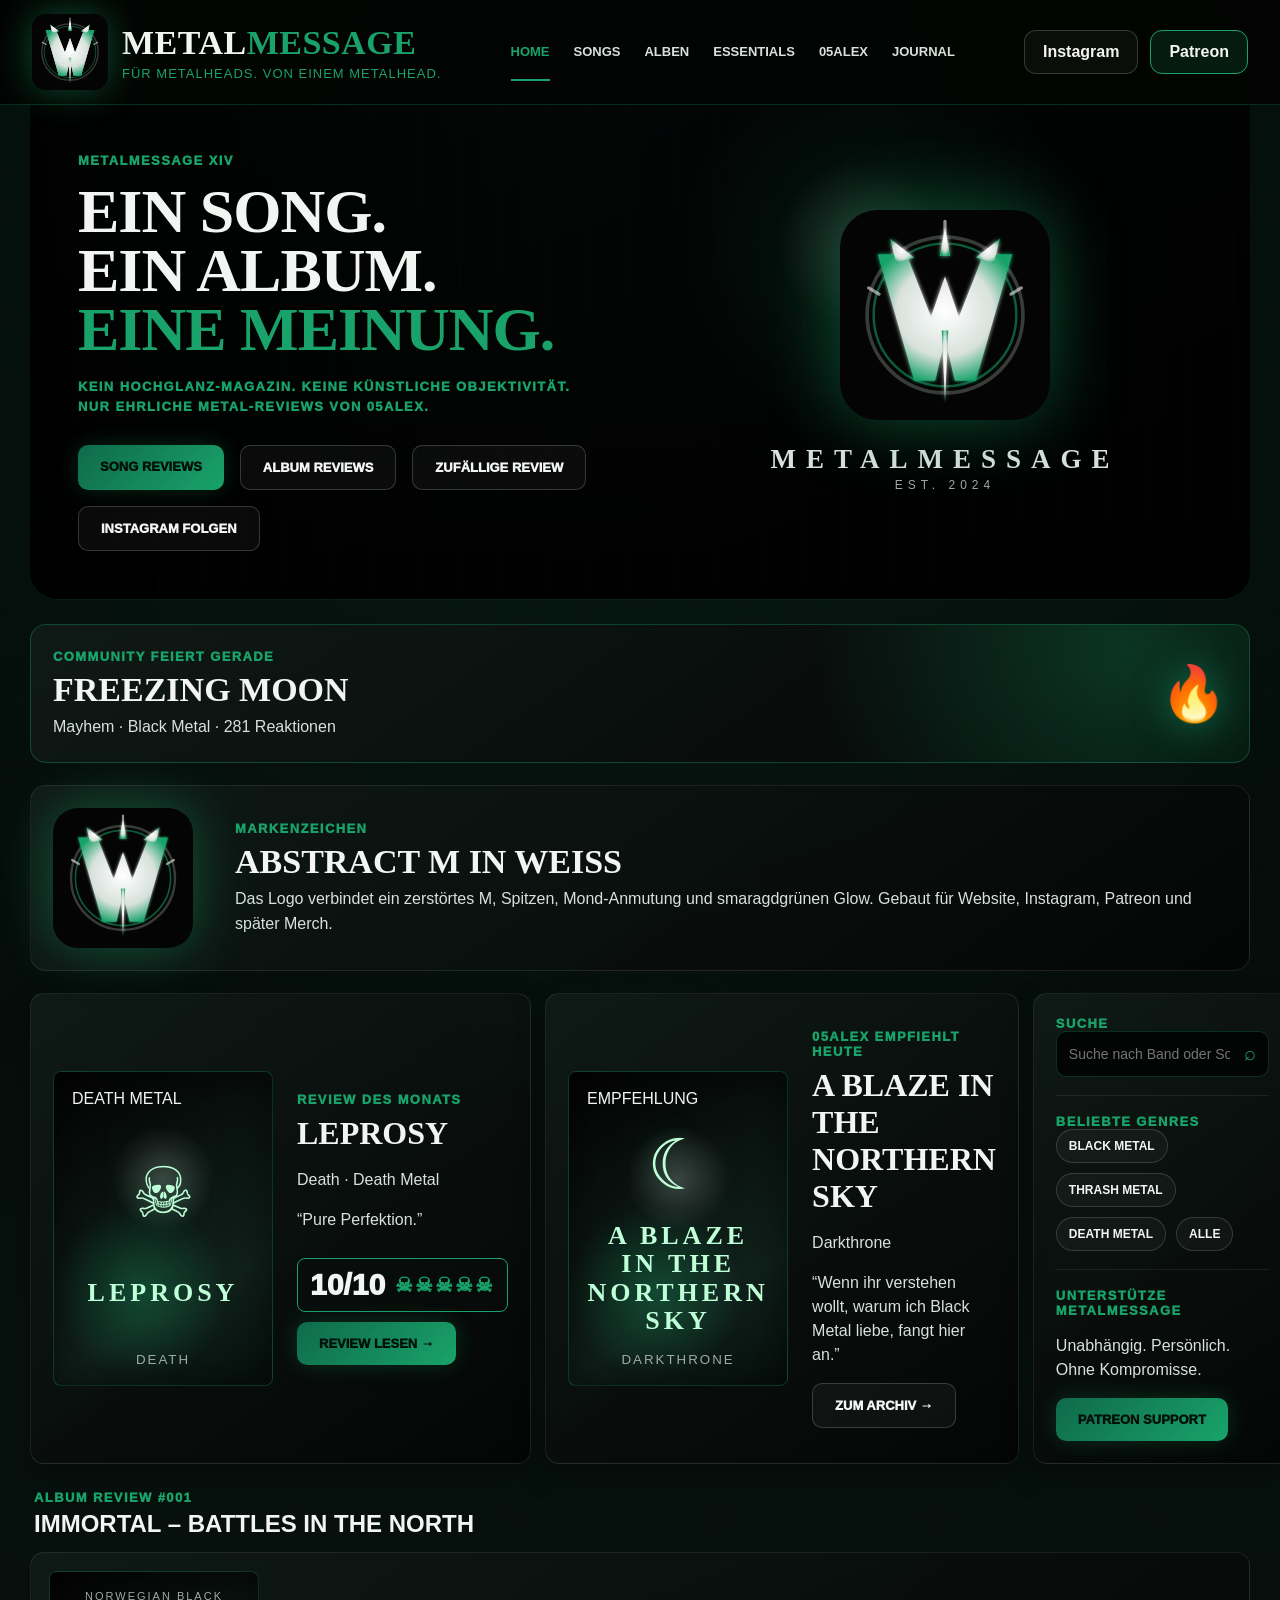
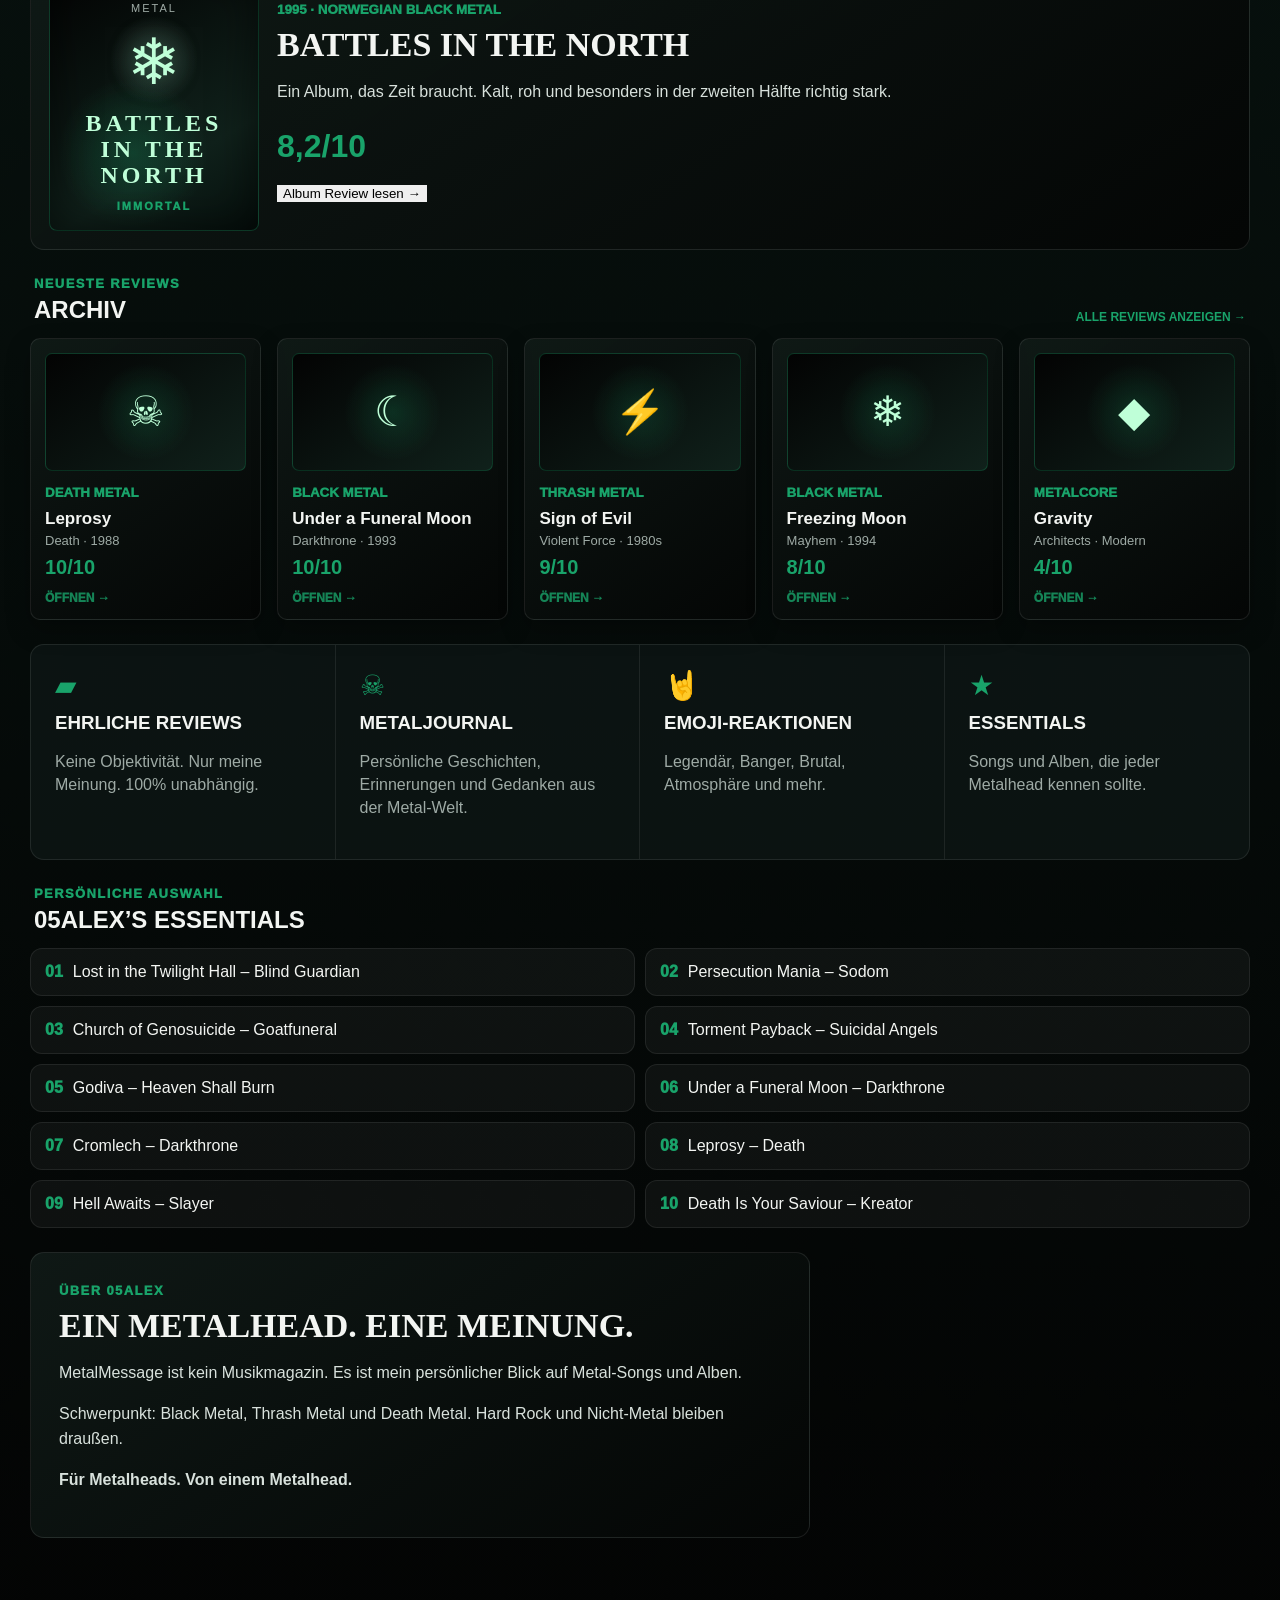
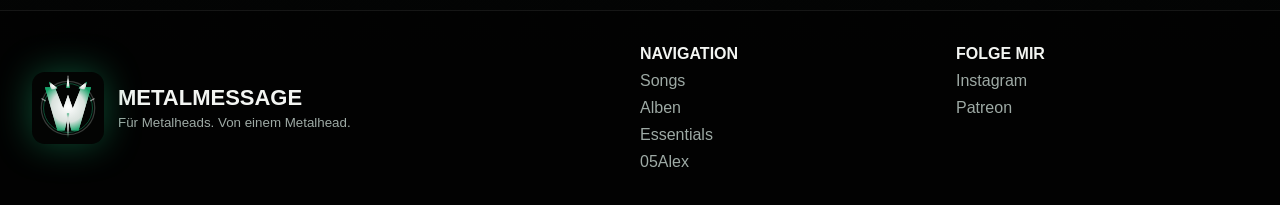
==== commit 0c1a2054: "Add files via upload" ====
--- a/index.html
+++ b/index.html
@@ -3,7 +3,7 @@
 <head>
 <meta charset="UTF-8">
 <meta name="viewport" content="width=device-width, initial-scale=1.0">
-<title>MetalMessage XIII.1 Hotfix</title>
+<title>MetalMessage XIV</title>
 <link rel="icon" href="favicon.svg" type="image/svg+xml">
 <link rel="stylesheet" href="style.css">
 <script>
@@ -16,18 +16,33 @@
 <div class="site-shell">
 <header class="topbar">
 <a class="logo-wrap" href="#home"><img class="brand-logo" src="logo.svg" alt="MetalMessage Logo"><div class="logo-text"><strong>Metal<span>Message</span></strong><small>Für Metalheads. Von einem Metalhead.</small></div></a>
-<nav class="desktop-nav"><a href="#home" class="active">Home</a><a href="#reviews">Reviews</a><a href="#essentials">Essentials</a><a href="#about">05Alex</a><a href="#journal">Journal</a></nav>
+<nav class="desktop-nav"><a href="#home" class="active">Home</a><a href="#reviews">Songs</a><a href="#albums">Alben</a><a href="#essentials">Essentials</a><a href="#about">05Alex</a><a href="#journal">Journal</a></nav>
 <div class="top-actions"><a href="https://www.instagram.com/metalmessage05alex/" target="_blank">Instagram</a><a href="https://www.patreon.com/c/metalmessageby05alex/posts" target="_blank" class="patreon">Patreon</a></div>
 </header>
 
 <main id="home">
-<section class="hero-x"><div class="hero-content"><p>MetalMessage XIII.1</p><h1>Ein Song.<br>Eine Meinung.<br><span>Kein Bullshit.</span></h1><p class="lead">Keine Magazin-Sprache. Keine objektiven Wahrheiten. Nur ehrliche Metal-Reviews von 05Alex.</p><div class="hero-buttons"><a href="#reviews">Reviews entdecken</a><button id="randomReview" class="ghost random-btn" type="button">Zufällige Review</button><a href="https://www.instagram.com/metalmessage05alex/" class="ghost" target="_blank">Instagram folgen</a></div></div><div class="hero-emblem"><img src="logo.svg" alt=""><strong>MetalMessage</strong><span>Est. 2024</span></div></section>
+<section class="hero-x"><div class="hero-content"><p>MetalMessage XIV</p><h1>Ein Song.<br>Ein Album.<br><span>Eine Meinung.</span></h1><p class="lead">Kein Hochglanz-Magazin. Keine künstliche Objektivität. Nur ehrliche Metal-Reviews von 05Alex.</p><div class="hero-buttons"><a href="#reviews">Song Reviews</a><a href="#albums" class="ghost">Album Reviews</a><button id="randomReview" class="ghost random-btn" type="button">Zufällige Review</button><a href="https://www.instagram.com/metalmessage05alex/" class="ghost" target="_blank">Instagram folgen</a></div></div><div class="hero-emblem"><img src="logo.svg" alt=""><strong>MetalMessage</strong><span>Est. 2024</span></div></section>
 
 <section id="communityFavorite" class="community-favorite reveal"><div><span>Community feiert gerade</span><h2>Leprosy</h2><p>Death · Death Metal · Reagiere auf Reviews und ändere den Favoriten.</p></div><strong>🤘</strong></section>
 
 <section class="brand-section reveal"><img src="logo.svg" alt="MetalMessage Logo"><div><span>Markenzeichen</span><h2>Abstract M in Weiß</h2><p>Das Logo verbindet ein zerstörtes M, Spitzen, Mond-Anmutung und smaragdgrünen Glow. Gebaut für Website, Instagram, Patreon und später Merch.</p></div></section>
 
 <section class="mag-grid"><article class="panel featured-panel reveal"><div class="art-card"><span>Death Metal</span><div class="symbol">☠</div><b>LEPROSY</b><small>Death</small></div><div class="feature-copy"><h3>Review des Monats</h3><h2>Leprosy</h2><p>Death · Death Metal</p><p>“Pure Perfektion.”</p><div class="score-pill">10/10 <span class="skulls">☠☠☠☠☠</span></div><br><a class="review-link" data-open="leprosy">Review lesen →</a></div></article><article class="panel recommendation-panel reveal"><div class="art-card"><span>Empfehlung</span><div class="symbol">☾</div><b>A Blaze in the Northern Sky</b><small>Darkthrone</small></div><div><h3>05Alex empfiehlt heute</h3><h2>A Blaze in the Northern Sky</h2><p>Darkthrone</p><p>“Wenn ihr verstehen wollt, warum ich Black Metal liebe, fangt hier an.”</p><a class="review-link" href="#reviews">Zum Archiv →</a></div></article><aside class="panel side-panel reveal"><div class="side-block"><h3>Suche</h3><div class="search-line"><input id="search" type="search" placeholder="Suche nach Band oder Song..."><span>⌕</span></div></div><div class="side-block"><h3>Beliebte Genres</h3><div class="chips"><button data-filter="black">Black Metal</button><button data-filter="thrash">Thrash Metal</button><button data-filter="death">Death Metal</button><button data-filter="">Alle</button></div></div><div class="side-block support-mini"><h3>Unterstütze MetalMessage</h3><p>Unabhängig. Persönlich. Ohne Kompromisse.</p><a href="https://www.patreon.com/c/metalmessageby05alex/posts" target="_blank">Patreon Support</a></div></aside></section>
+
+
+<section id="albums" class="album-section reveal">
+  <div class="section-head"><div><span>Album Review #001</span><h2>Immortal – Battles in the North</h2></div></div>
+  <article class="album-card" data-album="battles-in-the-north" data-search="immortal battles in the north norwegian black metal album">
+    <div class="album-art"><span>Norwegian Black Metal</span><div class="symbol">❄</div><b>BATTLES IN THE NORTH</b><small>Immortal</small></div>
+    <div>
+      <small>1995 · Norwegian Black Metal</small>
+      <h3>Battles in the North</h3>
+      <p>Ein Album, das Zeit braucht. Kalt, roh und besonders in der zweiten Hälfte richtig stark.</p>
+      <strong>8,2/10</strong>
+      <br><button class="review-link album-open" type="button" data-album="battles-in-the-north">Album Review lesen →</button>
+    </div>
+  </article>
+</section>
 
 <section id="reviews" class="latest"><div class="section-head"><div><span>Neueste Reviews</span><h2>Archiv</h2></div><a href="#reviews">Alle Reviews anzeigen →</a></div><div id="reviewGrid" class="review-strip"><article class="review-card-x reveal" data-id="leprosy" data-search="death leprosy death metal"><div class="mini-art"><span>☠</span></div><small>Death Metal</small><h3>Leprosy</h3><p>Death · 1988</p><strong>10/10</strong></article>
 <article class="review-card-x reveal" data-id="under-a-funeral-moon" data-search="darkthrone under a funeral moon black metal"><div class="mini-art"><span>☾</span></div><small>Black Metal</small><h3>Under a Funeral Moon</h3><p>Darkthrone · 1993</p><strong>10/10</strong></article>
@@ -51,7 +66,7 @@
 </main>
 
 <section id="reviewView" class="review-view hidden"></section>
-<footer class="footer-x"><div class="footer-brand"><img class="brand-logo footer-logo" src="logo.svg" alt=""><div><strong>MetalMessage</strong><small>Für Metalheads. Von einem Metalhead.</small></div></div><div><strong>Navigation</strong><a href="#reviews">Reviews</a><a href="#essentials">Essentials</a><a href="#about">05Alex</a></div><div><strong>Folge mir</strong><a href="https://www.instagram.com/metalmessage05alex/" target="_blank">Instagram</a><a href="https://www.patreon.com/c/metalmessageby05alex/posts" target="_blank">Patreon</a></div></footer>
+<footer class="footer-x"><div class="footer-brand"><img class="brand-logo footer-logo" src="logo.svg" alt=""><div><strong>MetalMessage</strong><small>Für Metalheads. Von einem Metalhead.</small></div></div><div><strong>Navigation</strong><a href="#reviews">Songs</a><a href="#albums">Alben</a><a href="#essentials">Essentials</a><a href="#about">05Alex</a></div><div><strong>Folge mir</strong><a href="https://www.instagram.com/metalmessage05alex/" target="_blank">Instagram</a><a href="https://www.patreon.com/c/metalmessageby05alex/posts" target="_blank">Patreon</a></div></footer>
 </div>
 <script src="data.js"></script>
 <script src="app.js"></script>
--- a/style.css
+++ b/style.css
@@ -1 +1,3 @@
-:root{--black:#030403;--bg:#050706;--panel:#0b1110;--panel2:#101a17;--emerald:#0f6a4b;--bright:#19a36a;--glow:#37d88a;--silver:#d8e1dc;--text:#f3f5f2;--muted:#9eaaa5;--line:rgba(25,163,106,.27)}*{box-sizing:border-box}html{scroll-behavior:smooth}body{margin:0;color:var(--text);font-family:Arial,Helvetica,sans-serif;background:radial-gradient(circle at 50% 0%,rgba(25,163,106,.16),transparent 32%),linear-gradient(180deg,#020403,#07110e 40%,#030303)}a{color:inherit}.loader{position:fixed;inset:0;z-index:999;background:#020303;display:grid;place-items:center;transition:opacity .45s ease,visibility .45s ease}.loader img{width:122px;filter:drop-shadow(0 0 28px rgba(25,163,106,.5));animation:pulse 1.4s infinite alternate}.loader span{text-transform:uppercase;letter-spacing:4px;color:var(--silver);font-family:Georgia,serif;margin-top:-120px}.loader.hide,.loader-failsafe .loader{opacity:0;visibility:hidden;pointer-events:none}@keyframes pulse{from{transform:scale(.96);opacity:.8}to{transform:scale(1.04);opacity:1}}.topbar{position:sticky;top:0;z-index:50;display:flex;align-items:center;gap:24px;padding:14px 32px;background:rgba(3,4,3,.94);backdrop-filter:blur(16px);border-bottom:1px solid var(--line)}.logo-wrap{display:flex;align-items:center;gap:14px;text-decoration:none;min-width:310px}.brand-logo{width:76px;height:76px;object-fit:contain;filter:drop-shadow(0 0 18px rgba(25,163,106,.45))}.logo-text strong{display:block;font-family:Georgia,serif;text-transform:uppercase;font-size:34px;letter-spacing:.5px}.logo-text strong span{color:var(--bright)}.logo-text small{display:block;color:var(--bright);font-size:13px;text-transform:uppercase;letter-spacing:1px;margin-top:4px}.desktop-nav{display:flex;gap:24px;flex:1;justify-content:center}.desktop-nav a{text-decoration:none;text-transform:uppercase;font-weight:900;font-size:13px;color:var(--silver);padding:20px 0;border-bottom:2px solid transparent}.desktop-nav a.active,.desktop-nav a:hover{color:var(--bright);border-color:var(--bright)}.top-actions{display:flex;gap:12px}.top-actions a{text-decoration:none;border:1px solid rgba(255,255,255,.18);border-radius:12px;padding:12px 18px;font-weight:900;background:rgba(255,255,255,.04)}.top-actions .patreon{border-color:var(--bright);background:rgba(25,163,106,.15)}main,.review-view{max-width:1540px;margin:0 auto;padding:0 30px 48px}.hero-x{min-height:430px;display:grid;grid-template-columns:1fr 1fr;align-items:center;position:relative;overflow:hidden;border-bottom:1px solid rgba(25,163,106,.18);background:linear-gradient(90deg,rgba(0,0,0,.92) 0%,rgba(0,0,0,.55) 44%,rgba(0,0,0,.82) 100%),radial-gradient(circle at 68% 28%,rgba(216,225,220,.38),transparent 9%),radial-gradient(circle at 70% 30%,rgba(25,163,106,.35),transparent 22%),linear-gradient(160deg,#07110e,#030303);border-radius:0 0 28px 28px;margin-bottom:24px}.hero-x:before{content:'';position:absolute;inset:0;background:repeating-linear-gradient(90deg,transparent 0 42px,rgba(255,255,255,.015) 43px),linear-gradient(0deg,rgba(0,0,0,.78),transparent 45%);pointer-events:none}.hero-content{position:relative;z-index:2;padding:48px}.hero-content>p,.section-head span,.panel h3,.about-card span,.brand-section span,.community-favorite span{margin:0;color:var(--bright);text-transform:uppercase;letter-spacing:1.4px;font-weight:950;font-size:13px}.hero-content h1{font-family:Georgia,serif;text-transform:uppercase;font-size:62px;line-height:.95;margin:14px 0 18px;letter-spacing:-1px}.hero-content h1 span{color:var(--bright);font-family:inherit}.lead{max-width:520px;color:var(--silver);line-height:1.55;font-size:17px}.hero-buttons{display:flex;gap:16px;margin-top:28px;flex-wrap:wrap}.hero-buttons a,.hero-buttons button,.featured-panel .review-link,.recommendation-panel .review-link,.support-mini a{display:inline-block;text-decoration:none;border-radius:10px;padding:14px 22px;background:linear-gradient(135deg,var(--emerald),var(--bright));color:#02100b;font-weight:950;text-transform:uppercase;font-size:13px;box-shadow:0 0 22px rgba(25,163,106,.24);cursor:pointer;border:0;font-family:inherit}.hero-buttons .ghost,.recommendation-panel .review-link{background:rgba(255,255,255,.04);color:var(--text);border:1px solid rgba(255,255,255,.18);box-shadow:none}.hero-emblem{position:relative;z-index:2;text-align:center;color:var(--silver)}.hero-emblem img{width:210px;filter:drop-shadow(0 0 38px rgba(25,163,106,.45))}.hero-emblem strong{display:block;text-transform:uppercase;letter-spacing:10px;font-size:27px;margin-top:20px;font-family:Georgia,serif}.hero-emblem span{text-transform:uppercase;letter-spacing:5px;color:var(--muted);font-size:12px}.brand-section,.community-favorite{display:grid;grid-template-columns:160px 1fr;gap:22px;align-items:center;background:linear-gradient(145deg,rgba(16,26,23,.92),rgba(4,6,5,.96));border:1px solid rgba(255,255,255,.09);border-radius:16px;padding:22px;margin:0 0 22px}.brand-section img{width:140px;filter:drop-shadow(0 0 26px rgba(25,163,106,.45))}.brand-section h2,.community-favorite h2{font-family:Georgia,serif;text-transform:uppercase;font-size:34px;margin:6px 0}.brand-section p,.community-favorite p{color:var(--silver);line-height:1.55;margin:0}.community-favorite{grid-template-columns:1fr auto;border-color:rgba(25,163,106,.35);background:radial-gradient(circle at 90% 20%,rgba(25,163,106,.28),transparent 28%),linear-gradient(145deg,rgba(16,26,23,.96),rgba(4,6,5,.98));cursor:pointer}.community-favorite strong{font-size:54px;filter:drop-shadow(0 0 18px rgba(25,163,106,.6));animation:reactionFloat 2.2s ease-in-out infinite alternate}.mag-grid{display:grid;grid-template-columns:1.2fr 1fr .95fr;gap:14px;margin-bottom:24px}.panel{background:linear-gradient(145deg,rgba(16,26,23,.92),rgba(4,6,5,.96));border:1px solid rgba(255,255,255,.09);border-radius:14px;box-shadow:0 12px 30px rgba(0,0,0,.28);padding:22px}.featured-panel,.recommendation-panel{display:grid;grid-template-columns:220px 1fr;gap:24px;align-items:center}.art-card{min-height:315px;border-radius:8px;border:1px solid var(--line);display:flex;flex-direction:column;justify-content:space-between;padding:18px;text-transform:uppercase;background:radial-gradient(circle at 50% 34%,rgba(216,225,220,.23),transparent 22%),radial-gradient(circle at 40% 70%,rgba(25,163,106,.32),transparent 34%),linear-gradient(150deg,#030303,#10211b 70%,#06100d);box-shadow:inset 0 0 46px rgba(0,0,0,.58)}.art-card .symbol{font-size:70px;text-align:center;color:#bfffd8;text-shadow:0 0 28px rgba(25,163,106,.35)}.art-card b{font-family:Georgia,serif;font-size:26px;line-height:1.1;color:#bfffd8;text-align:center;letter-spacing:4px}.art-card small{color:var(--muted);text-align:center;letter-spacing:2px}.feature-copy h2,.recommendation-panel h2{font-family:Georgia,serif;text-transform:uppercase;font-size:32px;margin:8px 0}.feature-copy p,.recommendation-panel p,.side-block p{color:var(--silver);line-height:1.5}.score-pill{display:inline-flex;align-items:center;gap:10px;border:1px solid var(--bright);border-radius:8px;padding:9px 12px;color:var(--text);font-size:30px;font-weight:950;margin:10px 0}.skulls{color:var(--bright);font-size:20px;letter-spacing:2px}.side-panel{display:grid;gap:18px}.side-block{border-bottom:1px solid rgba(255,255,255,.08);padding-bottom:18px}.side-block:last-child{border-bottom:0;padding-bottom:0}.search-line{display:flex;align-items:center;border:1px solid var(--line);border-radius:10px;padding:0 12px;background:#030504}.search-line input{flex:1;background:transparent;border:0;outline:0;color:var(--text);padding:14px 0;font-size:14px}.search-line span{color:var(--bright);font-size:20px}.chips{display:flex;gap:10px;flex-wrap:wrap}.chips button{background:rgba(255,255,255,.035);color:var(--text);border:1px solid rgba(255,255,255,.15);border-radius:999px;padding:9px 12px;text-transform:uppercase;font-weight:900;font-size:12px}.latest,.feature-row,.essentials-section,.about-x{margin-bottom:24px}.section-head{display:flex;align-items:end;justify-content:space-between;margin:0 4px 14px}.section-head h2{margin:4px 0 0;font-size:24px;text-transform:uppercase}.section-head a{color:var(--bright);text-decoration:none;text-transform:uppercase;font-weight:900;font-size:12px}.review-strip{display:grid;grid-template-columns:repeat(5,1fr);gap:16px}.review-card-x{cursor:pointer;min-height:255px;background:linear-gradient(145deg,rgba(16,26,23,.92),rgba(4,6,5,.96));border:1px solid rgba(255,255,255,.09);border-radius:10px;padding:14px;transition:.22s;box-shadow:0 10px 24px rgba(0,0,0,.28)}.review-card-x:hover{transform:translateY(-4px);border-color:var(--bright);box-shadow:0 0 28px rgba(25,163,106,.18)}.review-card-x::after{content:'Öffnen →';display:block;margin-top:12px;color:var(--bright);font-size:12px;text-transform:uppercase;font-weight:950;opacity:.8}.mini-art{height:118px;border-radius:7px;border:1px solid var(--line);display:grid;place-items:center;margin-bottom:12px;background:radial-gradient(circle,rgba(25,163,106,.2),transparent 42%),linear-gradient(145deg,#030303,#10211b)}.mini-art span{font-size:42px;color:#bfffd8}.review-card-x small{color:var(--bright);font-weight:950;text-transform:uppercase}.review-card-x h3{margin:8px 0 4px;font-size:17px}.review-card-x p{color:var(--muted);margin:0 0 8px;font-size:13px}.review-card-x strong{color:var(--bright);font-size:20px}.feature-row{display:grid;grid-template-columns:repeat(4,1fr);border:1px solid rgba(255,255,255,.09);border-radius:14px;overflow:hidden;background:rgba(16,26,23,.65)}.feature-row article{padding:24px;border-right:1px solid rgba(255,255,255,.08)}.feature-row article:last-child{border-right:0}.feature-row span{font-size:28px;color:var(--bright)}.feature-row h3{text-transform:uppercase;margin:10px 0 8px}.feature-row p{color:var(--muted);line-height:1.45}.essentials{list-style:none;padding:0;margin:0;display:grid;grid-template-columns:repeat(2,1fr);gap:10px}.essentials li{background:rgba(255,255,255,.045);border:1px solid rgba(255,255,255,.08);border-radius:12px;padding:14px}.essentials span{color:var(--bright);font-weight:950;margin-right:10px}.about-card{max-width:780px;background:linear-gradient(145deg,rgba(16,26,23,.92),rgba(4,6,5,.96));border:1px solid rgba(255,255,255,.09);border-radius:14px;padding:28px}.about-card h2{font-family:Georgia,serif;text-transform:uppercase;font-size:34px;margin:8px 0}.about-card p{color:var(--silver);line-height:1.55}.review-view{padding-top:28px}.hidden{display:none!important}.back{display:inline-block;color:var(--bright);font-weight:950;text-transform:uppercase;margin-bottom:16px;cursor:pointer}.review-page-x{display:grid;grid-template-columns:330px 1fr;gap:22px}.review-main{background:linear-gradient(145deg,rgba(16,26,23,.92),rgba(4,6,5,.96));border:1px solid rgba(255,255,255,.09);border-radius:14px;padding:24px}.review-main h1{font-family:Georgia,serif;text-transform:uppercase;font-size:44px;margin:8px 0}.review-main h2{margin:0;color:var(--muted)}.review-block{margin:18px 0;padding:18px;border:1px solid rgba(255,255,255,.08);border-radius:12px;background:rgba(255,255,255,.035)}.review-block span,.score-table span{color:var(--bright);text-transform:uppercase;font-size:12px;font-weight:950}.review-block p{line-height:1.6;color:var(--silver)}.score-row{display:grid;grid-template-columns:130px 1fr 44px;gap:10px;align-items:center;margin:11px 0}.bar{height:9px;background:rgba(255,255,255,.09);border-radius:999px;overflow:hidden}.bar i{display:block;height:100%;background:linear-gradient(90deg,var(--emerald),var(--bright));box-shadow:0 0 16px rgba(25,163,106,.45)}.reaction-panel{margin:18px 0 0;padding:18px;border-radius:14px;border:1px solid rgba(25,163,106,.28);background:radial-gradient(circle at 100% 0%,rgba(25,163,106,.16),transparent 30%),rgba(255,255,255,.035)}.reaction-panel h3{margin:0 0 6px;color:var(--bright);text-transform:uppercase;font-size:13px;letter-spacing:1px}.reaction-panel p{color:var(--muted);margin:0 0 14px}.reaction-grid{display:flex;flex-wrap:wrap;gap:10px}.reaction-btn{position:relative;display:inline-flex;align-items:center;gap:8px;border:1px solid rgba(255,255,255,.13);background:rgba(255,255,255,.045);color:var(--text);border-radius:999px;padding:10px 12px;font-weight:950;cursor:pointer}.reaction-btn:hover,.reaction-btn.active{transform:translateY(-2px);border-color:var(--bright);background:rgba(25,163,106,.16);box-shadow:0 0 18px rgba(25,163,106,.18)}.reaction-btn .emoji{font-size:18px}.reaction-btn .count{color:var(--bright)}.reaction-note{margin-top:12px!important;color:var(--bright)!important;font-weight:900;min-height:20px}.pop-emoji{position:absolute;pointer-events:none;animation:emojiPop .65s ease-out forwards;font-size:24px;z-index:5}.pop-particle{position:fixed;width:6px;height:6px;border-radius:50%;background:var(--bright);box-shadow:0 0 14px rgba(25,163,106,.9);pointer-events:none;animation:particle .75s ease-out forwards;z-index:999}.footer-x{display:grid;grid-template-columns:2fr 1fr 1fr;gap:24px;padding:34px 32px;border-top:1px solid rgba(255,255,255,.08);background:rgba(0,0,0,.42);max-width:1540px;margin:0 auto}.footer-brand{display:flex;align-items:center;gap:14px}.footer-logo{width:72px;height:72px}.footer-brand strong{display:block;text-transform:uppercase;font-size:22px}.footer-brand small{display:block;color:var(--muted);margin-top:4px}.footer-x a,.footer-x strong{display:block}.footer-x a{color:var(--muted);text-decoration:none;margin-top:9px}.footer-x strong{text-transform:uppercase}.reveal{opacity:0;transform:translateY(16px);transition:opacity .55s ease,transform .55s ease}.reveal.visible{opacity:1;transform:none}@keyframes emojiPop{from{opacity:1;transform:translateY(0) scale(.9)}to{opacity:0;transform:translateY(-32px) scale(1.35)}}@keyframes particle{from{opacity:1;transform:translate(0,0) scale(1)}to{opacity:0;transform:translate(var(--x),var(--y)) scale(.2)}}@keyframes reactionFloat{from{transform:translateY(0)}to{transform:translateY(-8px)}}@media(max-width:980px){.desktop-nav{display:none}.logo-wrap{min-width:auto}.logo-text strong{font-size:24px}.brand-logo{width:58px;height:58px}.topbar{padding:12px}.top-actions a{font-size:12px;padding:10px}main,.review-view{padding:0 14px 36px}.hero-x{grid-template-columns:1fr;min-height:420px}.hero-content{padding:34px 20px}.hero-content h1{font-size:44px}.hero-emblem{display:none}.brand-section{grid-template-columns:90px 1fr}.brand-section img{width:84px}.brand-section h2{font-size:25px}.mag-grid{grid-template-columns:1fr}.featured-panel,.recommendation-panel{grid-template-columns:120px 1fr}.art-card{min-height:190px}.art-card .symbol{font-size:44px}.art-card b{font-size:15px}.review-strip{grid-template-columns:1fr 1fr}.feature-row{grid-template-columns:1fr 1fr}.essentials{grid-template-columns:1fr}.review-page-x{grid-template-columns:1fr}.review-page-x>.art-card{min-height:240px}}@media(max-width:560px){.top-actions a:first-child{display:none}.logo-text small{display:none}.hero-content h1{font-size:37px}.hero-buttons a,.hero-buttons button{width:100%;text-align:center}.brand-section,.community-favorite{grid-template-columns:1fr;text-align:center}.brand-section img{margin:auto}.community-favorite strong{font-size:42px}.featured-panel,.recommendation-panel{grid-template-columns:1fr}.review-strip{grid-template-columns:1fr}.feature-row{grid-template-columns:1fr}.feature-row article{border-right:0;border-bottom:1px solid rgba(255,255,255,.08)}.footer-x{grid-template-columns:1fr;padding:28px 16px}.reaction-btn{width:100%;justify-content:space-between}}+:root{--black:#030403;--bg:#050706;--panel:#0b1110;--panel2:#101a17;--emerald:#0f6a4b;--bright:#19a36a;--glow:#37d88a;--silver:#d8e1dc;--text:#f3f5f2;--muted:#9eaaa5;--line:rgba(25,163,106,.27)}*{box-sizing:border-box}html{scroll-behavior:smooth}body{margin:0;color:var(--text);font-family:Arial,Helvetica,sans-serif;background:radial-gradient(circle at 50% 0%,rgba(25,163,106,.16),transparent 32%),linear-gradient(180deg,#020403,#07110e 40%,#030303)}a{color:inherit}.loader{position:fixed;inset:0;z-index:999;background:#020303;display:grid;place-items:center;transition:opacity .45s ease,visibility .45s ease}.loader img{width:122px;filter:drop-shadow(0 0 28px rgba(25,163,106,.5));animation:pulse 1.4s infinite alternate}.loader span{text-transform:uppercase;letter-spacing:4px;color:var(--silver);font-family:Georgia,serif;margin-top:-120px}.loader.hide,.loader-failsafe .loader{opacity:0;visibility:hidden;pointer-events:none}@keyframes pulse{from{transform:scale(.96);opacity:.8}to{transform:scale(1.04);opacity:1}}.topbar{position:sticky;top:0;z-index:50;display:flex;align-items:center;gap:24px;padding:14px 32px;background:rgba(3,4,3,.94);backdrop-filter:blur(16px);border-bottom:1px solid var(--line)}.logo-wrap{display:flex;align-items:center;gap:14px;text-decoration:none;min-width:310px}.brand-logo{width:76px;height:76px;object-fit:contain;filter:drop-shadow(0 0 18px rgba(25,163,106,.45))}.logo-text strong{display:block;font-family:Georgia,serif;text-transform:uppercase;font-size:34px;letter-spacing:.5px}.logo-text strong span{color:var(--bright)}.logo-text small{display:block;color:var(--bright);font-size:13px;text-transform:uppercase;letter-spacing:1px;margin-top:4px}.desktop-nav{display:flex;gap:24px;flex:1;justify-content:center}.desktop-nav a{text-decoration:none;text-transform:uppercase;font-weight:900;font-size:13px;color:var(--silver);padding:20px 0;border-bottom:2px solid transparent}.desktop-nav a.active,.desktop-nav a:hover{color:var(--bright);border-color:var(--bright)}.top-actions{display:flex;gap:12px}.top-actions a{text-decoration:none;border:1px solid rgba(255,255,255,.18);border-radius:12px;padding:12px 18px;font-weight:900;background:rgba(255,255,255,.04)}.top-actions .patreon{border-color:var(--bright);background:rgba(25,163,106,.15)}main,.review-view{max-width:1540px;margin:0 auto;padding:0 30px 48px}.hero-x{min-height:430px;display:grid;grid-template-columns:1fr 1fr;align-items:center;position:relative;overflow:hidden;border-bottom:1px solid rgba(25,163,106,.18);background:linear-gradient(90deg,rgba(0,0,0,.92) 0%,rgba(0,0,0,.55) 44%,rgba(0,0,0,.82) 100%),radial-gradient(circle at 68% 28%,rgba(216,225,220,.38),transparent 9%),radial-gradient(circle at 70% 30%,rgba(25,163,106,.35),transparent 22%),linear-gradient(160deg,#07110e,#030303);border-radius:0 0 28px 28px;margin-bottom:24px}.hero-x:before{content:'';position:absolute;inset:0;background:repeating-linear-gradient(90deg,transparent 0 42px,rgba(255,255,255,.015) 43px),linear-gradient(0deg,rgba(0,0,0,.78),transparent 45%);pointer-events:none}.hero-content{position:relative;z-index:2;padding:48px}.hero-content>p,.section-head span,.panel h3,.about-card span,.brand-section span,.community-favorite span{margin:0;color:var(--bright);text-transform:uppercase;letter-spacing:1.4px;font-weight:950;font-size:13px}.hero-content h1{font-family:Georgia,serif;text-transform:uppercase;font-size:62px;line-height:.95;margin:14px 0 18px;letter-spacing:-1px}.hero-content h1 span{color:var(--bright);font-family:inherit}.lead{max-width:520px;color:var(--silver);line-height:1.55;font-size:17px}.hero-buttons{display:flex;gap:16px;margin-top:28px;flex-wrap:wrap}.hero-buttons a,.hero-buttons button,.featured-panel .review-link,.recommendation-panel .review-link,.support-mini a{display:inline-block;text-decoration:none;border-radius:10px;padding:14px 22px;background:linear-gradient(135deg,var(--emerald),var(--bright));color:#02100b;font-weight:950;text-transform:uppercase;font-size:13px;box-shadow:0 0 22px rgba(25,163,106,.24);cursor:pointer;border:0;font-family:inherit}.hero-buttons .ghost,.recommendation-panel .review-link{background:rgba(255,255,255,.04);color:var(--text);border:1px solid rgba(255,255,255,.18);box-shadow:none}.hero-emblem{position:relative;z-index:2;text-align:center;color:var(--silver)}.hero-emblem img{width:210px;filter:drop-shadow(0 0 38px rgba(25,163,106,.45))}.hero-emblem strong{display:block;text-transform:uppercase;letter-spacing:10px;font-size:27px;margin-top:20px;font-family:Georgia,serif}.hero-emblem span{text-transform:uppercase;letter-spacing:5px;color:var(--muted);font-size:12px}.brand-section,.community-favorite{display:grid;grid-template-columns:160px 1fr;gap:22px;align-items:center;background:linear-gradient(145deg,rgba(16,26,23,.92),rgba(4,6,5,.96));border:1px solid rgba(255,255,255,.09);border-radius:16px;padding:22px;margin:0 0 22px}.brand-section img{width:140px;filter:drop-shadow(0 0 26px rgba(25,163,106,.45))}.brand-section h2,.community-favorite h2{font-family:Georgia,serif;text-transform:uppercase;font-size:34px;margin:6px 0}.brand-section p,.community-favorite p{color:var(--silver);line-height:1.55;margin:0}.community-favorite{grid-template-columns:1fr auto;border-color:rgba(25,163,106,.35);background:radial-gradient(circle at 90% 20%,rgba(25,163,106,.28),transparent 28%),linear-gradient(145deg,rgba(16,26,23,.96),rgba(4,6,5,.98));cursor:pointer}.community-favorite strong{font-size:54px;filter:drop-shadow(0 0 18px rgba(25,163,106,.6));animation:reactionFloat 2.2s ease-in-out infinite alternate}.mag-grid{display:grid;grid-template-columns:1.2fr 1fr .95fr;gap:14px;margin-bottom:24px}.panel{background:linear-gradient(145deg,rgba(16,26,23,.92),rgba(4,6,5,.96));border:1px solid rgba(255,255,255,.09);border-radius:14px;box-shadow:0 12px 30px rgba(0,0,0,.28);padding:22px}.featured-panel,.recommendation-panel{display:grid;grid-template-columns:220px 1fr;gap:24px;align-items:center}.art-card{min-height:315px;border-radius:8px;border:1px solid var(--line);display:flex;flex-direction:column;justify-content:space-between;padding:18px;text-transform:uppercase;background:radial-gradient(circle at 50% 34%,rgba(216,225,220,.23),transparent 22%),radial-gradient(circle at 40% 70%,rgba(25,163,106,.32),transparent 34%),linear-gradient(150deg,#030303,#10211b 70%,#06100d);box-shadow:inset 0 0 46px rgba(0,0,0,.58)}.art-card .symbol{font-size:70px;text-align:center;color:#bfffd8;text-shadow:0 0 28px rgba(25,163,106,.35)}.art-card b{font-family:Georgia,serif;font-size:26px;line-height:1.1;color:#bfffd8;text-align:center;letter-spacing:4px}.art-card small{color:var(--muted);text-align:center;letter-spacing:2px}.feature-copy h2,.recommendation-panel h2{font-family:Georgia,serif;text-transform:uppercase;font-size:32px;margin:8px 0}.feature-copy p,.recommendation-panel p,.side-block p{color:var(--silver);line-height:1.5}.score-pill{display:inline-flex;align-items:center;gap:10px;border:1px solid var(--bright);border-radius:8px;padding:9px 12px;color:var(--text);font-size:30px;font-weight:950;margin:10px 0}.skulls{color:var(--bright);font-size:20px;letter-spacing:2px}.side-panel{display:grid;gap:18px}.side-block{border-bottom:1px solid rgba(255,255,255,.08);padding-bottom:18px}.side-block:last-child{border-bottom:0;padding-bottom:0}.search-line{display:flex;align-items:center;border:1px solid var(--line);border-radius:10px;padding:0 12px;background:#030504}.search-line input{flex:1;background:transparent;border:0;outline:0;color:var(--text);padding:14px 0;font-size:14px}.search-line span{color:var(--bright);font-size:20px}.chips{display:flex;gap:10px;flex-wrap:wrap}.chips button{background:rgba(255,255,255,.035);color:var(--text);border:1px solid rgba(255,255,255,.15);border-radius:999px;padding:9px 12px;text-transform:uppercase;font-weight:900;font-size:12px}.latest,.feature-row,.essentials-section,.about-x{margin-bottom:24px}.section-head{display:flex;align-items:end;justify-content:space-between;margin:0 4px 14px}.section-head h2{margin:4px 0 0;font-size:24px;text-transform:uppercase}.section-head a{color:var(--bright);text-decoration:none;text-transform:uppercase;font-weight:900;font-size:12px}.review-strip{display:grid;grid-template-columns:repeat(5,1fr);gap:16px}.review-card-x{cursor:pointer;min-height:255px;background:linear-gradient(145deg,rgba(16,26,23,.92),rgba(4,6,5,.96));border:1px solid rgba(255,255,255,.09);border-radius:10px;padding:14px;transition:.22s;box-shadow:0 10px 24px rgba(0,0,0,.28)}.review-card-x:hover{transform:translateY(-4px);border-color:var(--bright);box-shadow:0 0 28px rgba(25,163,106,.18)}.review-card-x::after{content:'Öffnen →';display:block;margin-top:12px;color:var(--bright);font-size:12px;text-transform:uppercase;font-weight:950;opacity:.8}.mini-art{height:118px;border-radius:7px;border:1px solid var(--line);display:grid;place-items:center;margin-bottom:12px;background:radial-gradient(circle,rgba(25,163,106,.2),transparent 42%),linear-gradient(145deg,#030303,#10211b)}.mini-art span{font-size:42px;color:#bfffd8}.review-card-x small{color:var(--bright);font-weight:950;text-transform:uppercase}.review-card-x h3{margin:8px 0 4px;font-size:17px}.review-card-x p{color:var(--muted);margin:0 0 8px;font-size:13px}.review-card-x strong{color:var(--bright);font-size:20px}.feature-row{display:grid;grid-template-columns:repeat(4,1fr);border:1px solid rgba(255,255,255,.09);border-radius:14px;overflow:hidden;background:rgba(16,26,23,.65)}.feature-row article{padding:24px;border-right:1px solid rgba(255,255,255,.08)}.feature-row article:last-child{border-right:0}.feature-row span{font-size:28px;color:var(--bright)}.feature-row h3{text-transform:uppercase;margin:10px 0 8px}.feature-row p{color:var(--muted);line-height:1.45}.essentials{list-style:none;padding:0;margin:0;display:grid;grid-template-columns:repeat(2,1fr);gap:10px}.essentials li{background:rgba(255,255,255,.045);border:1px solid rgba(255,255,255,.08);border-radius:12px;padding:14px}.essentials span{color:var(--bright);font-weight:950;margin-right:10px}.about-card{max-width:780px;background:linear-gradient(145deg,rgba(16,26,23,.92),rgba(4,6,5,.96));border:1px solid rgba(255,255,255,.09);border-radius:14px;padding:28px}.about-card h2{font-family:Georgia,serif;text-transform:uppercase;font-size:34px;margin:8px 0}.about-card p{color:var(--silver);line-height:1.55}.review-view{padding-top:28px}.hidden{display:none!important}.back{display:inline-block;color:var(--bright);font-weight:950;text-transform:uppercase;margin-bottom:16px;cursor:pointer}.review-page-x{display:grid;grid-template-columns:330px 1fr;gap:22px}.review-main{background:linear-gradient(145deg,rgba(16,26,23,.92),rgba(4,6,5,.96));border:1px solid rgba(255,255,255,.09);border-radius:14px;padding:24px}.review-main h1{font-family:Georgia,serif;text-transform:uppercase;font-size:44px;margin:8px 0}.review-main h2{margin:0;color:var(--muted)}.review-block{margin:18px 0;padding:18px;border:1px solid rgba(255,255,255,.08);border-radius:12px;background:rgba(255,255,255,.035)}.review-block span,.score-table span{color:var(--bright);text-transform:uppercase;font-size:12px;font-weight:950}.review-block p{line-height:1.6;color:var(--silver)}.score-row{display:grid;grid-template-columns:130px 1fr 44px;gap:10px;align-items:center;margin:11px 0}.bar{height:9px;background:rgba(255,255,255,.09);border-radius:999px;overflow:hidden}.bar i{display:block;height:100%;background:linear-gradient(90deg,var(--emerald),var(--bright));box-shadow:0 0 16px rgba(25,163,106,.45)}.reaction-panel{margin:18px 0 0;padding:18px;border-radius:14px;border:1px solid rgba(25,163,106,.28);background:radial-gradient(circle at 100% 0%,rgba(25,163,106,.16),transparent 30%),rgba(255,255,255,.035)}.reaction-panel h3{margin:0 0 6px;color:var(--bright);text-transform:uppercase;font-size:13px;letter-spacing:1px}.reaction-panel p{color:var(--muted);margin:0 0 14px}.reaction-grid{display:flex;flex-wrap:wrap;gap:10px}.reaction-btn{position:relative;display:inline-flex;align-items:center;gap:8px;border:1px solid rgba(255,255,255,.13);background:rgba(255,255,255,.045);color:var(--text);border-radius:999px;padding:10px 12px;font-weight:950;cursor:pointer}.reaction-btn:hover,.reaction-btn.active{transform:translateY(-2px);border-color:var(--bright);background:rgba(25,163,106,.16);box-shadow:0 0 18px rgba(25,163,106,.18)}.reaction-btn .emoji{font-size:18px}.reaction-btn .count{color:var(--bright)}.reaction-note{margin-top:12px!important;color:var(--bright)!important;font-weight:900;min-height:20px}.pop-emoji{position:absolute;pointer-events:none;animation:emojiPop .65s ease-out forwards;font-size:24px;z-index:5}.pop-particle{position:fixed;width:6px;height:6px;border-radius:50%;background:var(--bright);box-shadow:0 0 14px rgba(25,163,106,.9);pointer-events:none;animation:particle .75s ease-out forwards;z-index:999}.footer-x{display:grid;grid-template-columns:2fr 1fr 1fr;gap:24px;padding:34px 32px;border-top:1px solid rgba(255,255,255,.08);background:rgba(0,0,0,.42);max-width:1540px;margin:0 auto}.footer-brand{display:flex;align-items:center;gap:14px}.footer-logo{width:72px;height:72px}.footer-brand strong{display:block;text-transform:uppercase;font-size:22px}.footer-brand small{display:block;color:var(--muted);margin-top:4px}.footer-x a,.footer-x strong{display:block}.footer-x a{color:var(--muted);text-decoration:none;margin-top:9px}.footer-x strong{text-transform:uppercase}.reveal{opacity:0;transform:translateY(16px);transition:opacity .55s ease,transform .55s ease}.reveal.visible{opacity:1;transform:none}@keyframes emojiPop{from{opacity:1;transform:translateY(0) scale(.9)}to{opacity:0;transform:translateY(-32px) scale(1.35)}}@keyframes particle{from{opacity:1;transform:translate(0,0) scale(1)}to{opacity:0;transform:translate(var(--x),var(--y)) scale(.2)}}@keyframes reactionFloat{from{transform:translateY(0)}to{transform:translateY(-8px)}}@media(max-width:980px){.desktop-nav{display:none}.logo-wrap{min-width:auto}.logo-text strong{font-size:24px}.brand-logo{width:58px;height:58px}.topbar{padding:12px}.top-actions a{font-size:12px;padding:10px}main,.review-view{padding:0 14px 36px}.hero-x{grid-template-columns:1fr;min-height:420px}.hero-content{padding:34px 20px}.hero-content h1{font-size:44px}.hero-emblem{display:none}.brand-section{grid-template-columns:90px 1fr}.brand-section img{width:84px}.brand-section h2{font-size:25px}.mag-grid{grid-template-columns:1fr}.featured-panel,.recommendation-panel{grid-template-columns:120px 1fr}.art-card{min-height:190px}.art-card .symbol{font-size:44px}.art-card b{font-size:15px}.review-strip{grid-template-columns:1fr 1fr}.feature-row{grid-template-columns:1fr 1fr}.essentials{grid-template-columns:1fr}.review-page-x{grid-template-columns:1fr}.review-page-x>.art-card{min-height:240px}}@media(max-width:560px){.top-actions a:first-child{display:none}.logo-text small{display:none}.hero-content h1{font-size:37px}.hero-buttons a,.hero-buttons button{width:100%;text-align:center}.brand-section,.community-favorite{grid-template-columns:1fr;text-align:center}.brand-section img{margin:auto}.community-favorite strong{font-size:42px}.featured-panel,.recommendation-panel{grid-template-columns:1fr}.review-strip{grid-template-columns:1fr}.feature-row{grid-template-columns:1fr}.feature-row article{border-right:0;border-bottom:1px solid rgba(255,255,255,.08)}.footer-x{grid-template-columns:1fr;padding:28px 16px}.reaction-btn{width:100%;justify-content:space-between}}
+/* MetalMessage XIV - Album Reviews */
+.album-section{margin-bottom:24px}.album-card{display:grid;grid-template-columns:210px 1fr;gap:18px;align-items:center;cursor:pointer;background:linear-gradient(145deg,rgba(16,26,23,.92),rgba(4,6,5,.96));border:1px solid rgba(255,255,255,.09);border-radius:14px;padding:18px;transition:.22s}.album-card:hover{transform:translateY(-3px);border-color:var(--bright)}.album-art{min-height:260px;border-radius:8px;border:1px solid var(--line);display:flex;flex-direction:column;justify-content:space-between;padding:18px;text-transform:uppercase;background:radial-gradient(circle at 50% 34%,rgba(216,225,220,.20),transparent 22%),radial-gradient(circle at 40% 70%,rgba(25,163,106,.26),transparent 34%),linear-gradient(150deg,#030303,#10211b 70%,#06100d);box-shadow:inset 0 0 46px rgba(0,0,0,.58)}.album-art .symbol{font-size:64px;text-align:center;color:#bfffd8;text-shadow:0 0 28px rgba(25,163,106,.35)}.album-art b{font-family:Georgia,serif;font-size:24px;line-height:1.1;color:#bfffd8;text-align:center;letter-spacing:4px}.album-art small,.album-art span{color:var(--muted);text-align:center;letter-spacing:2px;font-size:11px}.album-card h3{font-family:Georgia,serif;text-transform:uppercase;font-size:34px;margin:8px 0}.album-card small{color:var(--bright);font-weight:950;text-transform:uppercase}.album-card p{color:var(--silver);line-height:1.5}.album-card strong{display:inline-block;color:var(--bright);font-size:32px;margin:8px 0}.album-open{border:0;margin-top:12px}@media(max-width:700px){.album-card{grid-template-columns:1fr}.album-art{min-height:220px}}
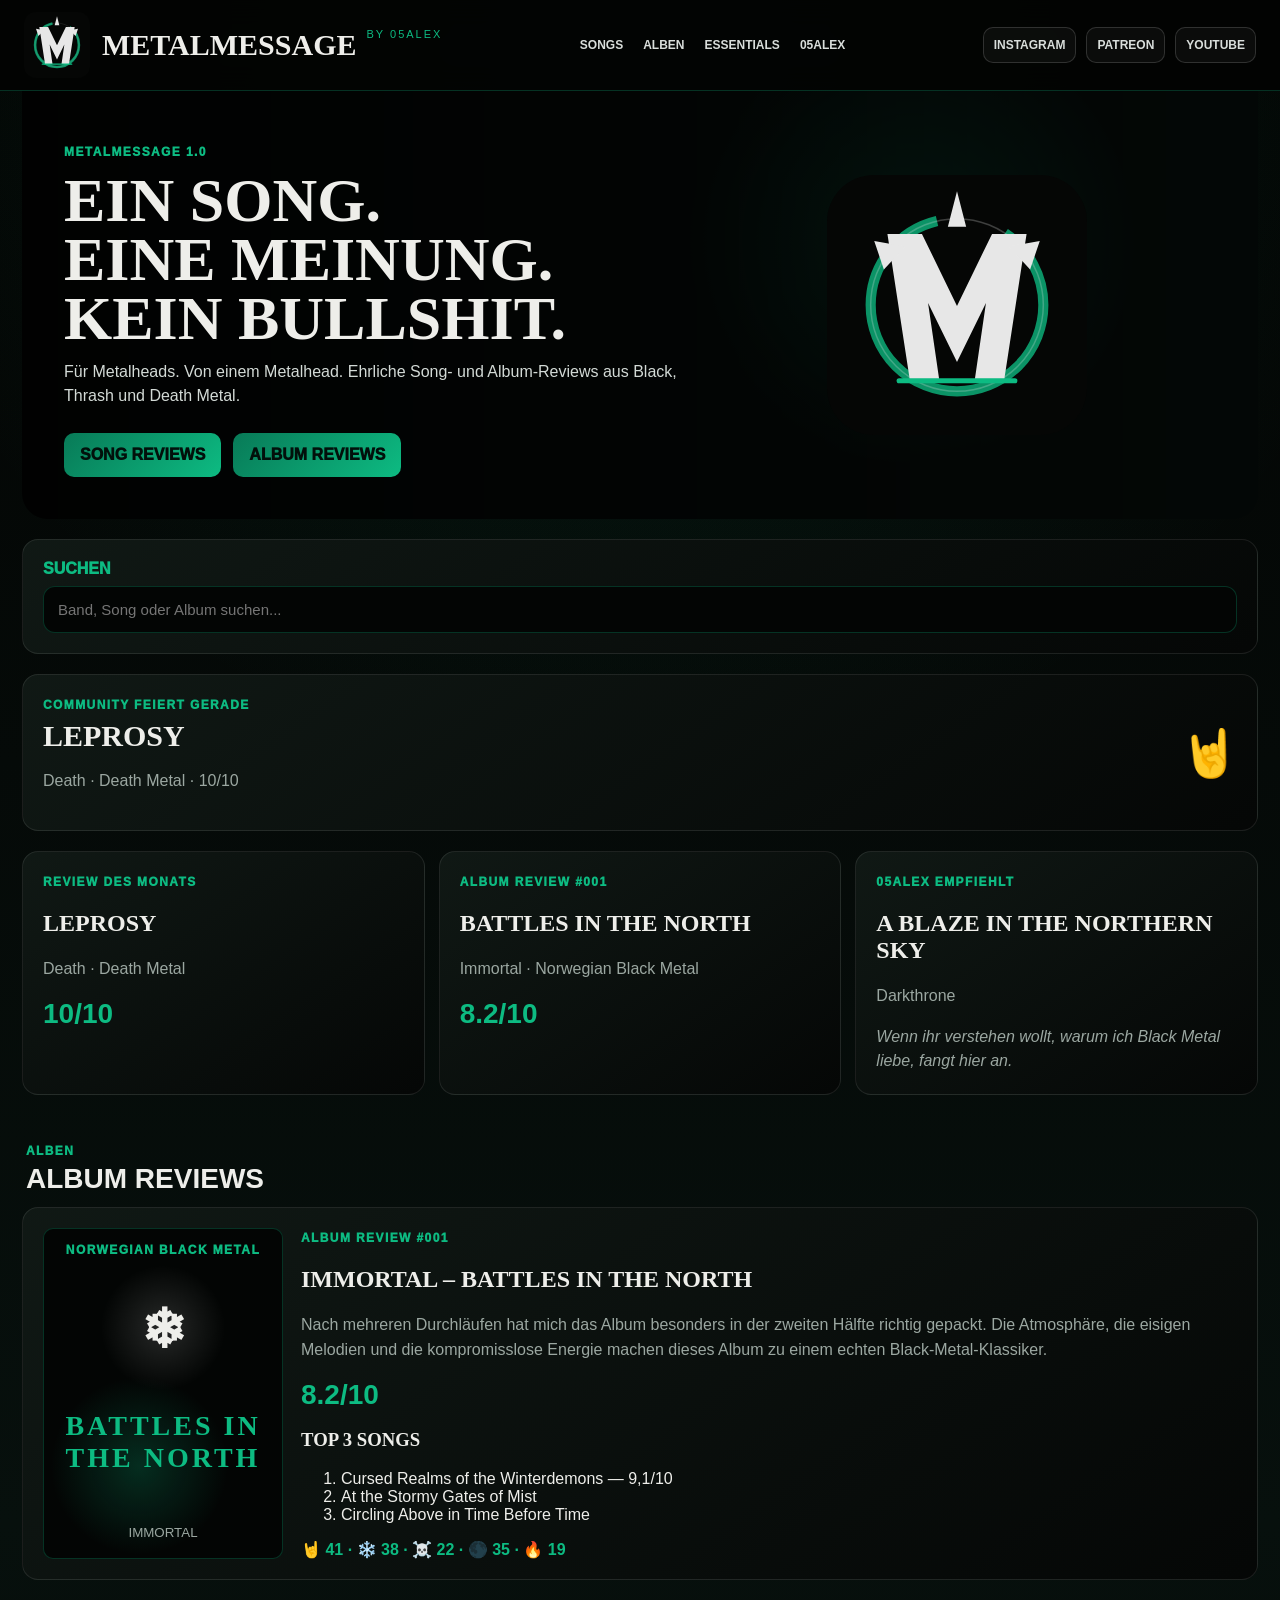
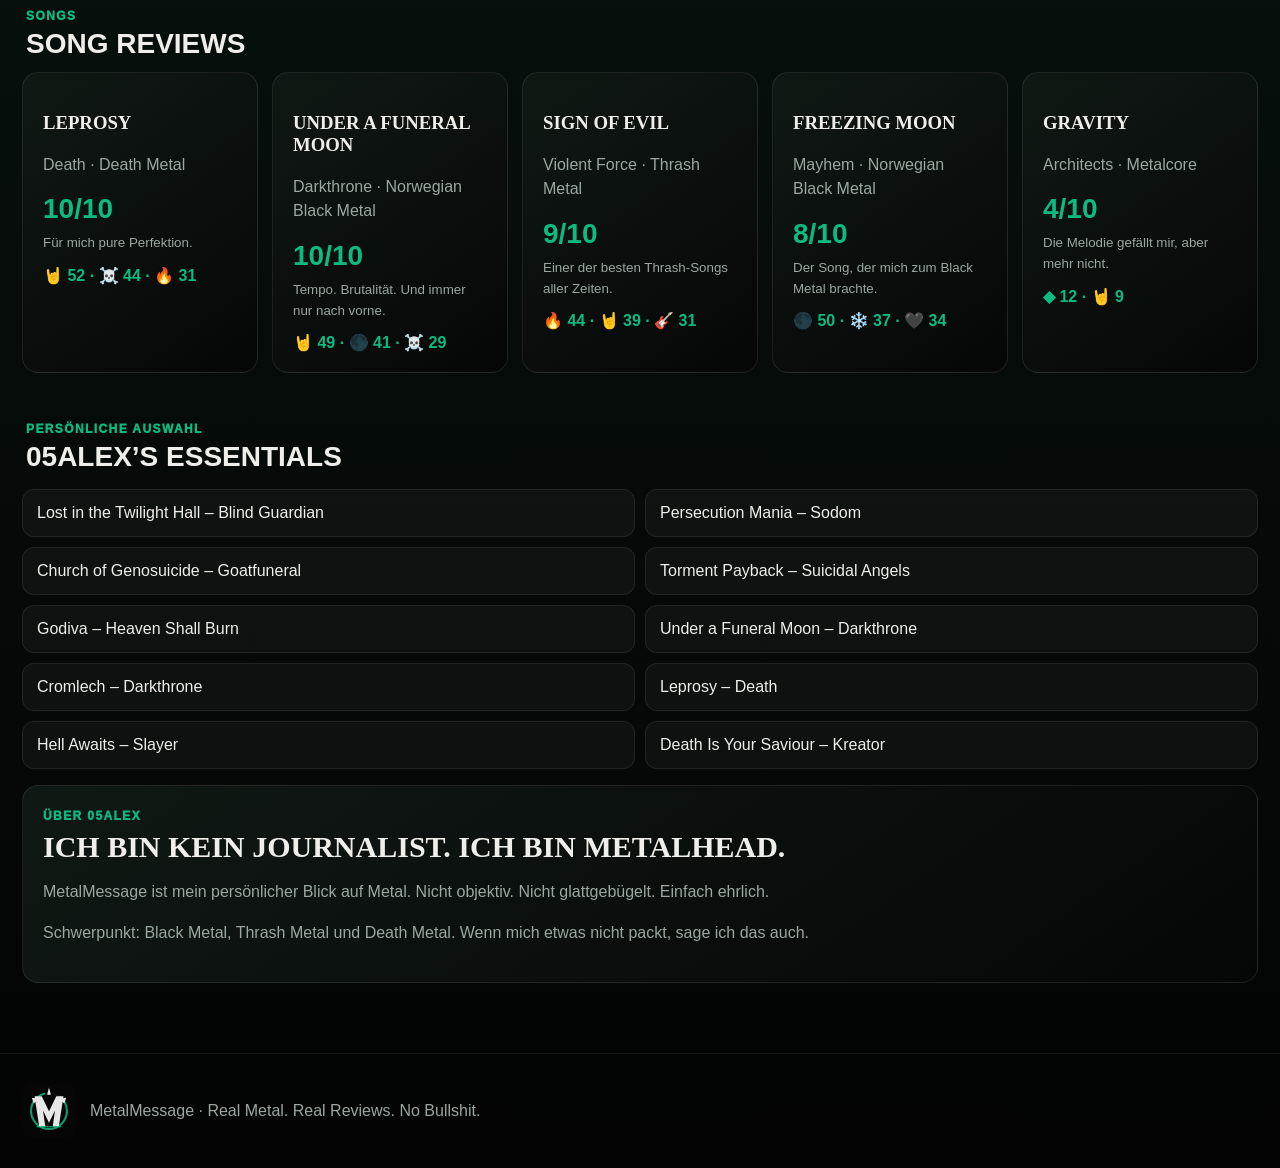
==== commit d7e42892: "Add files via upload" ====
--- a/index.html
+++ b/index.html
@@ -1,74 +1 @@
-<!DOCTYPE html>
-<html lang="de">
-<head>
-<meta charset="UTF-8">
-<meta name="viewport" content="width=device-width, initial-scale=1.0">
-<title>MetalMessage XIV</title>
-<link rel="icon" href="favicon.svg" type="image/svg+xml">
-<link rel="stylesheet" href="style.css">
-<script>
-/* Failsafe: Loader darf niemals hängen bleiben */
-setTimeout(function(){document.documentElement.classList.add('loader-failsafe');}, 1800);
-</script>
-</head>
-<body>
-<div id="loader" class="loader"><img src="logo.svg" alt="MetalMessage Logo"><span>MetalMessage</span></div>
-<div class="site-shell">
-<header class="topbar">
-<a class="logo-wrap" href="#home"><img class="brand-logo" src="logo.svg" alt="MetalMessage Logo"><div class="logo-text"><strong>Metal<span>Message</span></strong><small>Für Metalheads. Von einem Metalhead.</small></div></a>
-<nav class="desktop-nav"><a href="#home" class="active">Home</a><a href="#reviews">Songs</a><a href="#albums">Alben</a><a href="#essentials">Essentials</a><a href="#about">05Alex</a><a href="#journal">Journal</a></nav>
-<div class="top-actions"><a href="https://www.instagram.com/metalmessage05alex/" target="_blank">Instagram</a><a href="https://www.patreon.com/c/metalmessageby05alex/posts" target="_blank" class="patreon">Patreon</a></div>
-</header>
-
-<main id="home">
-<section class="hero-x"><div class="hero-content"><p>MetalMessage XIV</p><h1>Ein Song.<br>Ein Album.<br><span>Eine Meinung.</span></h1><p class="lead">Kein Hochglanz-Magazin. Keine künstliche Objektivität. Nur ehrliche Metal-Reviews von 05Alex.</p><div class="hero-buttons"><a href="#reviews">Song Reviews</a><a href="#albums" class="ghost">Album Reviews</a><button id="randomReview" class="ghost random-btn" type="button">Zufällige Review</button><a href="https://www.instagram.com/metalmessage05alex/" class="ghost" target="_blank">Instagram folgen</a></div></div><div class="hero-emblem"><img src="logo.svg" alt=""><strong>MetalMessage</strong><span>Est. 2024</span></div></section>
-
-<section id="communityFavorite" class="community-favorite reveal"><div><span>Community feiert gerade</span><h2>Leprosy</h2><p>Death · Death Metal · Reagiere auf Reviews und ändere den Favoriten.</p></div><strong>🤘</strong></section>
-
-<section class="brand-section reveal"><img src="logo.svg" alt="MetalMessage Logo"><div><span>Markenzeichen</span><h2>Abstract M in Weiß</h2><p>Das Logo verbindet ein zerstörtes M, Spitzen, Mond-Anmutung und smaragdgrünen Glow. Gebaut für Website, Instagram, Patreon und später Merch.</p></div></section>
-
-<section class="mag-grid"><article class="panel featured-panel reveal"><div class="art-card"><span>Death Metal</span><div class="symbol">☠</div><b>LEPROSY</b><small>Death</small></div><div class="feature-copy"><h3>Review des Monats</h3><h2>Leprosy</h2><p>Death · Death Metal</p><p>“Pure Perfektion.”</p><div class="score-pill">10/10 <span class="skulls">☠☠☠☠☠</span></div><br><a class="review-link" data-open="leprosy">Review lesen →</a></div></article><article class="panel recommendation-panel reveal"><div class="art-card"><span>Empfehlung</span><div class="symbol">☾</div><b>A Blaze in the Northern Sky</b><small>Darkthrone</small></div><div><h3>05Alex empfiehlt heute</h3><h2>A Blaze in the Northern Sky</h2><p>Darkthrone</p><p>“Wenn ihr verstehen wollt, warum ich Black Metal liebe, fangt hier an.”</p><a class="review-link" href="#reviews">Zum Archiv →</a></div></article><aside class="panel side-panel reveal"><div class="side-block"><h3>Suche</h3><div class="search-line"><input id="search" type="search" placeholder="Suche nach Band oder Song..."><span>⌕</span></div></div><div class="side-block"><h3>Beliebte Genres</h3><div class="chips"><button data-filter="black">Black Metal</button><button data-filter="thrash">Thrash Metal</button><button data-filter="death">Death Metal</button><button data-filter="">Alle</button></div></div><div class="side-block support-mini"><h3>Unterstütze MetalMessage</h3><p>Unabhängig. Persönlich. Ohne Kompromisse.</p><a href="https://www.patreon.com/c/metalmessageby05alex/posts" target="_blank">Patreon Support</a></div></aside></section>
-
-
-<section id="albums" class="album-section reveal">
-  <div class="section-head"><div><span>Album Review #001</span><h2>Immortal – Battles in the North</h2></div></div>
-  <article class="album-card" data-album="battles-in-the-north" data-search="immortal battles in the north norwegian black metal album">
-    <div class="album-art"><span>Norwegian Black Metal</span><div class="symbol">❄</div><b>BATTLES IN THE NORTH</b><small>Immortal</small></div>
-    <div>
-      <small>1995 · Norwegian Black Metal</small>
-      <h3>Battles in the North</h3>
-      <p>Ein Album, das Zeit braucht. Kalt, roh und besonders in der zweiten Hälfte richtig stark.</p>
-      <strong>8,2/10</strong>
-      <br><button class="review-link album-open" type="button" data-album="battles-in-the-north">Album Review lesen →</button>
-    </div>
-  </article>
-</section>
-
-<section id="reviews" class="latest"><div class="section-head"><div><span>Neueste Reviews</span><h2>Archiv</h2></div><a href="#reviews">Alle Reviews anzeigen →</a></div><div id="reviewGrid" class="review-strip"><article class="review-card-x reveal" data-id="leprosy" data-search="death leprosy death metal"><div class="mini-art"><span>☠</span></div><small>Death Metal</small><h3>Leprosy</h3><p>Death · 1988</p><strong>10/10</strong></article>
-<article class="review-card-x reveal" data-id="under-a-funeral-moon" data-search="darkthrone under a funeral moon black metal"><div class="mini-art"><span>☾</span></div><small>Black Metal</small><h3>Under a Funeral Moon</h3><p>Darkthrone · 1993</p><strong>10/10</strong></article>
-<article class="review-card-x reveal" data-id="sign-of-evil" data-search="violent force sign of evil thrash metal"><div class="mini-art"><span>⚡</span></div><small>Thrash Metal</small><h3>Sign of Evil</h3><p>Violent Force · 1980s</p><strong>9/10</strong></article>
-<article class="review-card-x reveal" data-id="freezing-moon" data-search="mayhem freezing moon black metal"><div class="mini-art"><span>❄</span></div><small>Black Metal</small><h3>Freezing Moon</h3><p>Mayhem · 1994</p><strong>8/10</strong></article>
-<article class="review-card-x reveal" data-id="gravity" data-search="architects gravity metalcore"><div class="mini-art"><span>◆</span></div><small>Metalcore</small><h3>Gravity</h3><p>Architects · Modern</p><strong>4/10</strong></article></div></section>
-
-<section id="journal" class="feature-row reveal"><article><span>▰</span><h3>Ehrliche Reviews</h3><p>Keine Objektivität. Nur meine Meinung. 100% unabhängig.</p></article><article><span>☠</span><h3>MetalJournal</h3><p>Persönliche Geschichten, Erinnerungen und Gedanken aus der Metal-Welt.</p></article><article><span>🤘</span><h3>Emoji-Reaktionen</h3><p>Legendär, Banger, Brutal, Atmosphäre und mehr.</p></article><article><span>★</span><h3>Essentials</h3><p>Songs und Alben, die jeder Metalhead kennen sollte.</p></article></section>
-
-<section id="essentials" class="essentials-section"><div class="section-head"><div><span>Persönliche Auswahl</span><h2>05Alex’s Essentials</h2></div></div><ol class="essentials"><li><span>01</span>Lost in the Twilight Hall – Blind Guardian</li>
-<li><span>02</span>Persecution Mania – Sodom</li>
-<li><span>03</span>Church of Genosuicide – Goatfuneral</li>
-<li><span>04</span>Torment Payback – Suicidal Angels</li>
-<li><span>05</span>Godiva – Heaven Shall Burn</li>
-<li><span>06</span>Under a Funeral Moon – Darkthrone</li>
-<li><span>07</span>Cromlech – Darkthrone</li>
-<li><span>08</span>Leprosy – Death</li>
-<li><span>09</span>Hell Awaits – Slayer</li>
-<li><span>10</span>Death Is Your Saviour – Kreator</li></ol></section>
-<section id="about" class="about-x"><div class="about-card reveal"><span>Über 05Alex</span><h2>Ein Metalhead. Eine Meinung.</h2><p>MetalMessage ist kein Musikmagazin. Es ist mein persönlicher Blick auf Metal-Songs und Alben.</p><p>Schwerpunkt: Black Metal, Thrash Metal und Death Metal. Hard Rock und Nicht-Metal bleiben draußen.</p><p><strong>Für Metalheads. Von einem Metalhead.</strong></p></div></section>
-</main>
-
-<section id="reviewView" class="review-view hidden"></section>
-<footer class="footer-x"><div class="footer-brand"><img class="brand-logo footer-logo" src="logo.svg" alt=""><div><strong>MetalMessage</strong><small>Für Metalheads. Von einem Metalhead.</small></div></div><div><strong>Navigation</strong><a href="#reviews">Songs</a><a href="#albums">Alben</a><a href="#essentials">Essentials</a><a href="#about">05Alex</a></div><div><strong>Folge mir</strong><a href="https://www.instagram.com/metalmessage05alex/" target="_blank">Instagram</a><a href="https://www.patreon.com/c/metalmessageby05alex/posts" target="_blank">Patreon</a></div></footer>
-</div>
-<script src="data.js"></script>
-<script src="app.js"></script>
-</body>
-</html>+<!doctype html><html lang="de"><head><meta charset="utf-8"><meta name="viewport" content="width=device-width,initial-scale=1"><title>MetalMessage 1.0</title><link rel="icon" href="favicon.svg" type="image/svg+xml"><link rel="stylesheet" href="style.css"></head><body><div id="loader"><img src="logo.svg"><span>MetalMessage</span></div><header><a class="brand" href="#"><img src="logo.svg"><div><b>MetalMessage</b><small>by 05Alex</small></div></a><nav><a href="#songs">Songs</a><a href="#albums">Alben</a><a href="#essentials">Essentials</a><a href="#about">05Alex</a></nav><div><a href="https://www.instagram.com/metalmessage05alex/">Instagram</a><a href="https://www.patreon.com/c/metalmessageby05alex/posts">Patreon</a><a href="#">YouTube</a></div></header><main><section class="hero"><div><p>MetalMessage 1.0</p><h1>Ein Song.<br>Eine Meinung.<br>Kein Bullshit.</h1><span>Für Metalheads. Von einem Metalhead. Ehrliche Song- und Album-Reviews aus Black, Thrash und Death Metal.</span><div class="buttons"><a href="#songs">Song Reviews</a><a href="#albums">Album Reviews</a></div></div><img src="logo.svg"></section><section class="search"><label>Suchen</label><input id="search" placeholder="Band, Song oder Album suchen..."></section><section class="community"><div><span>Community feiert gerade</span><h2>Leprosy</h2><p>Death · Death Metal · 10/10</p></div><strong>🤘</strong></section><section class="grid3"><article><span>Review des Monats</span><h2>Leprosy</h2><p>Death · Death Metal</p><b>10/10</b></article><article><span>Album Review #001</span><h2>Battles in the North</h2><p>Immortal · Norwegian Black Metal</p><b>8.2/10</b></article><article><span>05Alex empfiehlt</span><h2>A Blaze in the Northern Sky</h2><p>Darkthrone</p><em>Wenn ihr verstehen wollt, warum ich Black Metal liebe, fangt hier an.</em></article></section><section id="albums"><div class="title"><span>Alben</span><h2>Album Reviews</h2></div><article class="album card" data-search="immortal battles in the north norwegian black metal"><div class="poster"><span>Norwegian Black Metal</span><strong>❄</strong><b>BATTLES IN THE NORTH</b><small>Immortal</small></div><div><span>Album Review #001</span><h2>Immortal – Battles in the North</h2><p>Nach mehreren Durchläufen hat mich das Album besonders in der zweiten Hälfte richtig gepackt. Die Atmosphäre, die eisigen Melodien und die kompromisslose Energie machen dieses Album zu einem echten Black-Metal-Klassiker.</p><b>8.2/10</b><h3>Top 3 Songs</h3><ol><li>Cursed Realms of the Winterdemons — 9,1/10</li><li>At the Stormy Gates of Mist</li><li>Circling Above in Time Before Time</li></ol><div class="react">🤘 41 · ❄️ 38 · ☠️ 22 · 🌑 35 · 🔥 19</div></div></article></section><section id="songs"><div class="title"><span>Songs</span><h2>Song Reviews</h2></div><div class="cards"><article class="card" data-search="death leprosy death metal"><h3>Leprosy</h3><p>Death · Death Metal</p><b>10/10</b><small>Für mich pure Perfektion.</small><div class="react">🤘 52 · ☠️ 44 · 🔥 31</div></article><article class="card" data-search="darkthrone under a funeral moon black metal"><h3>Under a Funeral Moon</h3><p>Darkthrone · Norwegian Black Metal</p><b>10/10</b><small>Tempo. Brutalität. Und immer nur nach vorne.</small><div class="react">🤘 49 · 🌑 41 · ☠️ 29</div></article><article class="card" data-search="violent force sign of evil thrash metal"><h3>Sign of Evil</h3><p>Violent Force · Thrash Metal</p><b>9/10</b><small>Einer der besten Thrash-Songs aller Zeiten.</small><div class="react">🔥 44 · 🤘 39 · 🎸 31</div></article><article class="card" data-search="mayhem freezing moon black metal"><h3>Freezing Moon</h3><p>Mayhem · Norwegian Black Metal</p><b>8/10</b><small>Der Song, der mich zum Black Metal brachte.</small><div class="react">🌑 50 · ❄️ 37 · 🖤 34</div></article><article class="card" data-search="architects gravity metalcore"><h3>Gravity</h3><p>Architects · Metalcore</p><b>4/10</b><small>Die Melodie gefällt mir, aber mehr nicht.</small><div class="react">◆ 12 · 🤘 9</div></article></div></section><section id="essentials"><div class="title"><span>Persönliche Auswahl</span><h2>05Alex’s Essentials</h2></div><ol class="ess"><li>Lost in the Twilight Hall – Blind Guardian</li><li>Persecution Mania – Sodom</li><li>Church of Genosuicide – Goatfuneral</li><li>Torment Payback – Suicidal Angels</li><li>Godiva – Heaven Shall Burn</li><li>Under a Funeral Moon – Darkthrone</li><li>Cromlech – Darkthrone</li><li>Leprosy – Death</li><li>Hell Awaits – Slayer</li><li>Death Is Your Saviour – Kreator</li></ol></section><section id="about" class="about"><span>Über 05Alex</span><h2>Ich bin kein Journalist. Ich bin Metalhead.</h2><p>MetalMessage ist mein persönlicher Blick auf Metal. Nicht objektiv. Nicht glattgebügelt. Einfach ehrlich.</p><p>Schwerpunkt: Black Metal, Thrash Metal und Death Metal. Wenn mich etwas nicht packt, sage ich das auch.</p></section></main><footer><img src="logo.svg"><span>MetalMessage · Real Metal. Real Reviews. No Bullshit.</span></footer><script src="app.js"></script></body></html>
--- a/style.css
+++ b/style.css
@@ -1,3 +1 @@
-:root{--black:#030403;--bg:#050706;--panel:#0b1110;--panel2:#101a17;--emerald:#0f6a4b;--bright:#19a36a;--glow:#37d88a;--silver:#d8e1dc;--text:#f3f5f2;--muted:#9eaaa5;--line:rgba(25,163,106,.27)}*{box-sizing:border-box}html{scroll-behavior:smooth}body{margin:0;color:var(--text);font-family:Arial,Helvetica,sans-serif;background:radial-gradient(circle at 50% 0%,rgba(25,163,106,.16),transparent 32%),linear-gradient(180deg,#020403,#07110e 40%,#030303)}a{color:inherit}.loader{position:fixed;inset:0;z-index:999;background:#020303;display:grid;place-items:center;transition:opacity .45s ease,visibility .45s ease}.loader img{width:122px;filter:drop-shadow(0 0 28px rgba(25,163,106,.5));animation:pulse 1.4s infinite alternate}.loader span{text-transform:uppercase;letter-spacing:4px;color:var(--silver);font-family:Georgia,serif;margin-top:-120px}.loader.hide,.loader-failsafe .loader{opacity:0;visibility:hidden;pointer-events:none}@keyframes pulse{from{transform:scale(.96);opacity:.8}to{transform:scale(1.04);opacity:1}}.topbar{position:sticky;top:0;z-index:50;display:flex;align-items:center;gap:24px;padding:14px 32px;background:rgba(3,4,3,.94);backdrop-filter:blur(16px);border-bottom:1px solid var(--line)}.logo-wrap{display:flex;align-items:center;gap:14px;text-decoration:none;min-width:310px}.brand-logo{width:76px;height:76px;object-fit:contain;filter:drop-shadow(0 0 18px rgba(25,163,106,.45))}.logo-text strong{display:block;font-family:Georgia,serif;text-transform:uppercase;font-size:34px;letter-spacing:.5px}.logo-text strong span{color:var(--bright)}.logo-text small{display:block;color:var(--bright);font-size:13px;text-transform:uppercase;letter-spacing:1px;margin-top:4px}.desktop-nav{display:flex;gap:24px;flex:1;justify-content:center}.desktop-nav a{text-decoration:none;text-transform:uppercase;font-weight:900;font-size:13px;color:var(--silver);padding:20px 0;border-bottom:2px solid transparent}.desktop-nav a.active,.desktop-nav a:hover{color:var(--bright);border-color:var(--bright)}.top-actions{display:flex;gap:12px}.top-actions a{text-decoration:none;border:1px solid rgba(255,255,255,.18);border-radius:12px;padding:12px 18px;font-weight:900;background:rgba(255,255,255,.04)}.top-actions .patreon{border-color:var(--bright);background:rgba(25,163,106,.15)}main,.review-view{max-width:1540px;margin:0 auto;padding:0 30px 48px}.hero-x{min-height:430px;display:grid;grid-template-columns:1fr 1fr;align-items:center;position:relative;overflow:hidden;border-bottom:1px solid rgba(25,163,106,.18);background:linear-gradient(90deg,rgba(0,0,0,.92) 0%,rgba(0,0,0,.55) 44%,rgba(0,0,0,.82) 100%),radial-gradient(circle at 68% 28%,rgba(216,225,220,.38),transparent 9%),radial-gradient(circle at 70% 30%,rgba(25,163,106,.35),transparent 22%),linear-gradient(160deg,#07110e,#030303);border-radius:0 0 28px 28px;margin-bottom:24px}.hero-x:before{content:'';position:absolute;inset:0;background:repeating-linear-gradient(90deg,transparent 0 42px,rgba(255,255,255,.015) 43px),linear-gradient(0deg,rgba(0,0,0,.78),transparent 45%);pointer-events:none}.hero-content{position:relative;z-index:2;padding:48px}.hero-content>p,.section-head span,.panel h3,.about-card span,.brand-section span,.community-favorite span{margin:0;color:var(--bright);text-transform:uppercase;letter-spacing:1.4px;font-weight:950;font-size:13px}.hero-content h1{font-family:Georgia,serif;text-transform:uppercase;font-size:62px;line-height:.95;margin:14px 0 18px;letter-spacing:-1px}.hero-content h1 span{color:var(--bright);font-family:inherit}.lead{max-width:520px;color:var(--silver);line-height:1.55;font-size:17px}.hero-buttons{display:flex;gap:16px;margin-top:28px;flex-wrap:wrap}.hero-buttons a,.hero-buttons button,.featured-panel .review-link,.recommendation-panel .review-link,.support-mini a{display:inline-block;text-decoration:none;border-radius:10px;padding:14px 22px;background:linear-gradient(135deg,var(--emerald),var(--bright));color:#02100b;font-weight:950;text-transform:uppercase;font-size:13px;box-shadow:0 0 22px rgba(25,163,106,.24);cursor:pointer;border:0;font-family:inherit}.hero-buttons .ghost,.recommendation-panel .review-link{background:rgba(255,255,255,.04);color:var(--text);border:1px solid rgba(255,255,255,.18);box-shadow:none}.hero-emblem{position:relative;z-index:2;text-align:center;color:var(--silver)}.hero-emblem img{width:210px;filter:drop-shadow(0 0 38px rgba(25,163,106,.45))}.hero-emblem strong{display:block;text-transform:uppercase;letter-spacing:10px;font-size:27px;margin-top:20px;font-family:Georgia,serif}.hero-emblem span{text-transform:uppercase;letter-spacing:5px;color:var(--muted);font-size:12px}.brand-section,.community-favorite{display:grid;grid-template-columns:160px 1fr;gap:22px;align-items:center;background:linear-gradient(145deg,rgba(16,26,23,.92),rgba(4,6,5,.96));border:1px solid rgba(255,255,255,.09);border-radius:16px;padding:22px;margin:0 0 22px}.brand-section img{width:140px;filter:drop-shadow(0 0 26px rgba(25,163,106,.45))}.brand-section h2,.community-favorite h2{font-family:Georgia,serif;text-transform:uppercase;font-size:34px;margin:6px 0}.brand-section p,.community-favorite p{color:var(--silver);line-height:1.55;margin:0}.community-favorite{grid-template-columns:1fr auto;border-color:rgba(25,163,106,.35);background:radial-gradient(circle at 90% 20%,rgba(25,163,106,.28),transparent 28%),linear-gradient(145deg,rgba(16,26,23,.96),rgba(4,6,5,.98));cursor:pointer}.community-favorite strong{font-size:54px;filter:drop-shadow(0 0 18px rgba(25,163,106,.6));animation:reactionFloat 2.2s ease-in-out infinite alternate}.mag-grid{display:grid;grid-template-columns:1.2fr 1fr .95fr;gap:14px;margin-bottom:24px}.panel{background:linear-gradient(145deg,rgba(16,26,23,.92),rgba(4,6,5,.96));border:1px solid rgba(255,255,255,.09);border-radius:14px;box-shadow:0 12px 30px rgba(0,0,0,.28);padding:22px}.featured-panel,.recommendation-panel{display:grid;grid-template-columns:220px 1fr;gap:24px;align-items:center}.art-card{min-height:315px;border-radius:8px;border:1px solid var(--line);display:flex;flex-direction:column;justify-content:space-between;padding:18px;text-transform:uppercase;background:radial-gradient(circle at 50% 34%,rgba(216,225,220,.23),transparent 22%),radial-gradient(circle at 40% 70%,rgba(25,163,106,.32),transparent 34%),linear-gradient(150deg,#030303,#10211b 70%,#06100d);box-shadow:inset 0 0 46px rgba(0,0,0,.58)}.art-card .symbol{font-size:70px;text-align:center;color:#bfffd8;text-shadow:0 0 28px rgba(25,163,106,.35)}.art-card b{font-family:Georgia,serif;font-size:26px;line-height:1.1;color:#bfffd8;text-align:center;letter-spacing:4px}.art-card small{color:var(--muted);text-align:center;letter-spacing:2px}.feature-copy h2,.recommendation-panel h2{font-family:Georgia,serif;text-transform:uppercase;font-size:32px;margin:8px 0}.feature-copy p,.recommendation-panel p,.side-block p{color:var(--silver);line-height:1.5}.score-pill{display:inline-flex;align-items:center;gap:10px;border:1px solid var(--bright);border-radius:8px;padding:9px 12px;color:var(--text);font-size:30px;font-weight:950;margin:10px 0}.skulls{color:var(--bright);font-size:20px;letter-spacing:2px}.side-panel{display:grid;gap:18px}.side-block{border-bottom:1px solid rgba(255,255,255,.08);padding-bottom:18px}.side-block:last-child{border-bottom:0;padding-bottom:0}.search-line{display:flex;align-items:center;border:1px solid var(--line);border-radius:10px;padding:0 12px;background:#030504}.search-line input{flex:1;background:transparent;border:0;outline:0;color:var(--text);padding:14px 0;font-size:14px}.search-line span{color:var(--bright);font-size:20px}.chips{display:flex;gap:10px;flex-wrap:wrap}.chips button{background:rgba(255,255,255,.035);color:var(--text);border:1px solid rgba(255,255,255,.15);border-radius:999px;padding:9px 12px;text-transform:uppercase;font-weight:900;font-size:12px}.latest,.feature-row,.essentials-section,.about-x{margin-bottom:24px}.section-head{display:flex;align-items:end;justify-content:space-between;margin:0 4px 14px}.section-head h2{margin:4px 0 0;font-size:24px;text-transform:uppercase}.section-head a{color:var(--bright);text-decoration:none;text-transform:uppercase;font-weight:900;font-size:12px}.review-strip{display:grid;grid-template-columns:repeat(5,1fr);gap:16px}.review-card-x{cursor:pointer;min-height:255px;background:linear-gradient(145deg,rgba(16,26,23,.92),rgba(4,6,5,.96));border:1px solid rgba(255,255,255,.09);border-radius:10px;padding:14px;transition:.22s;box-shadow:0 10px 24px rgba(0,0,0,.28)}.review-card-x:hover{transform:translateY(-4px);border-color:var(--bright);box-shadow:0 0 28px rgba(25,163,106,.18)}.review-card-x::after{content:'Öffnen →';display:block;margin-top:12px;color:var(--bright);font-size:12px;text-transform:uppercase;font-weight:950;opacity:.8}.mini-art{height:118px;border-radius:7px;border:1px solid var(--line);display:grid;place-items:center;margin-bottom:12px;background:radial-gradient(circle,rgba(25,163,106,.2),transparent 42%),linear-gradient(145deg,#030303,#10211b)}.mini-art span{font-size:42px;color:#bfffd8}.review-card-x small{color:var(--bright);font-weight:950;text-transform:uppercase}.review-card-x h3{margin:8px 0 4px;font-size:17px}.review-card-x p{color:var(--muted);margin:0 0 8px;font-size:13px}.review-card-x strong{color:var(--bright);font-size:20px}.feature-row{display:grid;grid-template-columns:repeat(4,1fr);border:1px solid rgba(255,255,255,.09);border-radius:14px;overflow:hidden;background:rgba(16,26,23,.65)}.feature-row article{padding:24px;border-right:1px solid rgba(255,255,255,.08)}.feature-row article:last-child{border-right:0}.feature-row span{font-size:28px;color:var(--bright)}.feature-row h3{text-transform:uppercase;margin:10px 0 8px}.feature-row p{color:var(--muted);line-height:1.45}.essentials{list-style:none;padding:0;margin:0;display:grid;grid-template-columns:repeat(2,1fr);gap:10px}.essentials li{background:rgba(255,255,255,.045);border:1px solid rgba(255,255,255,.08);border-radius:12px;padding:14px}.essentials span{color:var(--bright);font-weight:950;margin-right:10px}.about-card{max-width:780px;background:linear-gradient(145deg,rgba(16,26,23,.92),rgba(4,6,5,.96));border:1px solid rgba(255,255,255,.09);border-radius:14px;padding:28px}.about-card h2{font-family:Georgia,serif;text-transform:uppercase;font-size:34px;margin:8px 0}.about-card p{color:var(--silver);line-height:1.55}.review-view{padding-top:28px}.hidden{display:none!important}.back{display:inline-block;color:var(--bright);font-weight:950;text-transform:uppercase;margin-bottom:16px;cursor:pointer}.review-page-x{display:grid;grid-template-columns:330px 1fr;gap:22px}.review-main{background:linear-gradient(145deg,rgba(16,26,23,.92),rgba(4,6,5,.96));border:1px solid rgba(255,255,255,.09);border-radius:14px;padding:24px}.review-main h1{font-family:Georgia,serif;text-transform:uppercase;font-size:44px;margin:8px 0}.review-main h2{margin:0;color:var(--muted)}.review-block{margin:18px 0;padding:18px;border:1px solid rgba(255,255,255,.08);border-radius:12px;background:rgba(255,255,255,.035)}.review-block span,.score-table span{color:var(--bright);text-transform:uppercase;font-size:12px;font-weight:950}.review-block p{line-height:1.6;color:var(--silver)}.score-row{display:grid;grid-template-columns:130px 1fr 44px;gap:10px;align-items:center;margin:11px 0}.bar{height:9px;background:rgba(255,255,255,.09);border-radius:999px;overflow:hidden}.bar i{display:block;height:100%;background:linear-gradient(90deg,var(--emerald),var(--bright));box-shadow:0 0 16px rgba(25,163,106,.45)}.reaction-panel{margin:18px 0 0;padding:18px;border-radius:14px;border:1px solid rgba(25,163,106,.28);background:radial-gradient(circle at 100% 0%,rgba(25,163,106,.16),transparent 30%),rgba(255,255,255,.035)}.reaction-panel h3{margin:0 0 6px;color:var(--bright);text-transform:uppercase;font-size:13px;letter-spacing:1px}.reaction-panel p{color:var(--muted);margin:0 0 14px}.reaction-grid{display:flex;flex-wrap:wrap;gap:10px}.reaction-btn{position:relative;display:inline-flex;align-items:center;gap:8px;border:1px solid rgba(255,255,255,.13);background:rgba(255,255,255,.045);color:var(--text);border-radius:999px;padding:10px 12px;font-weight:950;cursor:pointer}.reaction-btn:hover,.reaction-btn.active{transform:translateY(-2px);border-color:var(--bright);background:rgba(25,163,106,.16);box-shadow:0 0 18px rgba(25,163,106,.18)}.reaction-btn .emoji{font-size:18px}.reaction-btn .count{color:var(--bright)}.reaction-note{margin-top:12px!important;color:var(--bright)!important;font-weight:900;min-height:20px}.pop-emoji{position:absolute;pointer-events:none;animation:emojiPop .65s ease-out forwards;font-size:24px;z-index:5}.pop-particle{position:fixed;width:6px;height:6px;border-radius:50%;background:var(--bright);box-shadow:0 0 14px rgba(25,163,106,.9);pointer-events:none;animation:particle .75s ease-out forwards;z-index:999}.footer-x{display:grid;grid-template-columns:2fr 1fr 1fr;gap:24px;padding:34px 32px;border-top:1px solid rgba(255,255,255,.08);background:rgba(0,0,0,.42);max-width:1540px;margin:0 auto}.footer-brand{display:flex;align-items:center;gap:14px}.footer-logo{width:72px;height:72px}.footer-brand strong{display:block;text-transform:uppercase;font-size:22px}.footer-brand small{display:block;color:var(--muted);margin-top:4px}.footer-x a,.footer-x strong{display:block}.footer-x a{color:var(--muted);text-decoration:none;margin-top:9px}.footer-x strong{text-transform:uppercase}.reveal{opacity:0;transform:translateY(16px);transition:opacity .55s ease,transform .55s ease}.reveal.visible{opacity:1;transform:none}@keyframes emojiPop{from{opacity:1;transform:translateY(0) scale(.9)}to{opacity:0;transform:translateY(-32px) scale(1.35)}}@keyframes particle{from{opacity:1;transform:translate(0,0) scale(1)}to{opacity:0;transform:translate(var(--x),var(--y)) scale(.2)}}@keyframes reactionFloat{from{transform:translateY(0)}to{transform:translateY(-8px)}}@media(max-width:980px){.desktop-nav{display:none}.logo-wrap{min-width:auto}.logo-text strong{font-size:24px}.brand-logo{width:58px;height:58px}.topbar{padding:12px}.top-actions a{font-size:12px;padding:10px}main,.review-view{padding:0 14px 36px}.hero-x{grid-template-columns:1fr;min-height:420px}.hero-content{padding:34px 20px}.hero-content h1{font-size:44px}.hero-emblem{display:none}.brand-section{grid-template-columns:90px 1fr}.brand-section img{width:84px}.brand-section h2{font-size:25px}.mag-grid{grid-template-columns:1fr}.featured-panel,.recommendation-panel{grid-template-columns:120px 1fr}.art-card{min-height:190px}.art-card .symbol{font-size:44px}.art-card b{font-size:15px}.review-strip{grid-template-columns:1fr 1fr}.feature-row{grid-template-columns:1fr 1fr}.essentials{grid-template-columns:1fr}.review-page-x{grid-template-columns:1fr}.review-page-x>.art-card{min-height:240px}}@media(max-width:560px){.top-actions a:first-child{display:none}.logo-text small{display:none}.hero-content h1{font-size:37px}.hero-buttons a,.hero-buttons button{width:100%;text-align:center}.brand-section,.community-favorite{grid-template-columns:1fr;text-align:center}.brand-section img{margin:auto}.community-favorite strong{font-size:42px}.featured-panel,.recommendation-panel{grid-template-columns:1fr}.review-strip{grid-template-columns:1fr}.feature-row{grid-template-columns:1fr}.feature-row article{border-right:0;border-bottom:1px solid rgba(255,255,255,.08)}.footer-x{grid-template-columns:1fr;padding:28px 16px}.reaction-btn{width:100%;justify-content:space-between}}
-/* MetalMessage XIV - Album Reviews */
-.album-section{margin-bottom:24px}.album-card{display:grid;grid-template-columns:210px 1fr;gap:18px;align-items:center;cursor:pointer;background:linear-gradient(145deg,rgba(16,26,23,.92),rgba(4,6,5,.96));border:1px solid rgba(255,255,255,.09);border-radius:14px;padding:18px;transition:.22s}.album-card:hover{transform:translateY(-3px);border-color:var(--bright)}.album-art{min-height:260px;border-radius:8px;border:1px solid var(--line);display:flex;flex-direction:column;justify-content:space-between;padding:18px;text-transform:uppercase;background:radial-gradient(circle at 50% 34%,rgba(216,225,220,.20),transparent 22%),radial-gradient(circle at 40% 70%,rgba(25,163,106,.26),transparent 34%),linear-gradient(150deg,#030303,#10211b 70%,#06100d);box-shadow:inset 0 0 46px rgba(0,0,0,.58)}.album-art .symbol{font-size:64px;text-align:center;color:#bfffd8;text-shadow:0 0 28px rgba(25,163,106,.35)}.album-art b{font-family:Georgia,serif;font-size:24px;line-height:1.1;color:#bfffd8;text-align:center;letter-spacing:4px}.album-art small,.album-art span{color:var(--muted);text-align:center;letter-spacing:2px;font-size:11px}.album-card h3{font-family:Georgia,serif;text-transform:uppercase;font-size:34px;margin:8px 0}.album-card small{color:var(--bright);font-weight:950;text-transform:uppercase}.album-card p{color:var(--silver);line-height:1.5}.album-card strong{display:inline-block;color:var(--bright);font-size:32px;margin:8px 0}.album-open{border:0;margin-top:12px}@media(max-width:700px){.album-card{grid-template-columns:1fr}.album-art{min-height:220px}}
+:root{--e:#0dbb82;--text:#eeeeea;--mut:#9ba7a1;--line:rgba(13,187,130,.25)}*{box-sizing:border-box}html{scroll-behavior:smooth}body{margin:0;background:radial-gradient(circle at top,rgba(13,187,130,.13),transparent 28%),linear-gradient(#030403,#07100d 55%,#030403);color:var(--text);font-family:Arial,Helvetica,sans-serif}a{color:inherit}#loader{position:fixed;inset:0;background:#020303;z-index:999;display:grid;place-items:center;transition:.4s}#loader img{width:120px;filter:drop-shadow(0 0 24px rgba(13,187,130,.5));animation:pulse 1.2s infinite alternate}#loader span{margin-top:-130px;text-transform:uppercase;letter-spacing:4px}.loaded #loader{opacity:0;visibility:hidden;pointer-events:none}@keyframes pulse{from{transform:scale(.96)}to{transform:scale(1.04)}}header{position:sticky;top:0;z-index:50;display:flex;align-items:center;gap:20px;padding:12px 24px;background:rgba(3,4,3,.94);border-bottom:1px solid var(--line);backdrop-filter:blur(14px)}.brand{display:flex;align-items:center;gap:12px;text-decoration:none;min-width:280px}.brand img{width:66px}.brand b{font-family:Georgia,serif;text-transform:uppercase;font-size:30px}.brand small{display:block;color:var(--e);text-transform:uppercase;letter-spacing:2px;font-size:11px}nav{display:flex;gap:20px;flex:1;justify-content:center}nav a,header div a{text-decoration:none;text-transform:uppercase;font-weight:900;font-size:12px;color:#d9dedb}header div{display:flex;gap:10px}header div a{border:1px solid rgba(255,255,255,.15);padding:10px;border-radius:10px;background:rgba(255,255,255,.04)}main{max-width:1380px;margin:0 auto;padding:0 22px 50px}.hero{min-height:420px;display:grid;grid-template-columns:1.1fr .9fr;align-items:center;border-radius:0 0 26px 26px;padding:42px;background:linear-gradient(90deg,rgba(0,0,0,.92),rgba(0,0,0,.58)),radial-gradient(circle at 72% 35%,rgba(13,187,130,.25),transparent 24%),#08110e;margin-bottom:20px}.hero p,.title span,.about span,.community span,.grid3 span,.album span{color:var(--e);text-transform:uppercase;letter-spacing:1.4px;font-size:12px;font-weight:950}.hero h1{font-family:Georgia,serif;text-transform:uppercase;font-size:62px;line-height:.95;margin:12px 0}.hero span{display:block;color:#d3dad6;max-width:620px;line-height:1.55}.hero img{width:260px;justify-self:center}.buttons{display:flex;gap:12px;margin-top:24px}.buttons a{border-radius:10px;padding:13px 16px;background:linear-gradient(135deg,#087a57,var(--e));color:#02100b;font-weight:950;text-transform:uppercase;text-decoration:none}.search,.community,.about,.card,.grid3 article{background:linear-gradient(145deg,rgba(17,26,22,.94),rgba(5,7,6,.97));border:1px solid rgba(255,255,255,.09);border-radius:16px;padding:20px;margin-bottom:20px}.search label{display:block;color:var(--e);text-transform:uppercase;font-weight:950;margin-bottom:8px}.search input{width:100%;border:1px solid var(--line);background:#030504;color:var(--text);border-radius:12px;padding:14px;font-size:15px}.community{display:grid;grid-template-columns:1fr auto;align-items:center}.community h2,.about h2{font-family:Georgia,serif;text-transform:uppercase;font-size:30px;margin:6px 0}.community p,.about p,.card p,.card small,.grid3 p,.grid3 em{color:var(--mut);line-height:1.55}.community strong{font-size:46px}.grid3{display:grid;grid-template-columns:repeat(3,1fr);gap:14px}.grid3 h2,.card h2,.card h3{font-family:Georgia,serif;text-transform:uppercase}.grid3 b,.card b{display:block;color:var(--e);font-size:28px;margin:8px 0}.title{margin:26px 4px 12px}.title h2{font-size:28px;margin:4px 0;text-transform:uppercase}.cards{display:grid;grid-template-columns:repeat(5,1fr);gap:14px}.album{display:grid;grid-template-columns:240px 1fr;gap:18px}.poster{min-height:260px;border-radius:10px;border:1px solid var(--line);display:flex;flex-direction:column;justify-content:space-between;padding:14px;text-align:center;text-transform:uppercase;background:radial-gradient(circle at 50% 30%,rgba(255,255,255,.14),transparent 24%),radial-gradient(circle at 40% 72%,rgba(13,187,130,.22),transparent 32%),#030504}.poster strong{font-size:54px}.poster b{font-family:Georgia,serif;letter-spacing:3px}.react{margin-top:12px;color:var(--e);font-weight:900}.ess{display:grid;grid-template-columns:repeat(2,1fr);gap:10px;padding:0;list-style:none}.ess li{background:rgba(255,255,255,.04);border:1px solid rgba(255,255,255,.08);border-radius:12px;padding:14px}footer{max-width:1380px;margin:0 auto;padding:30px 22px;display:flex;gap:14px;align-items:center;color:var(--mut);border-top:1px solid rgba(255,255,255,.08)}footer img{width:54px}@media(max-width:900px){header{padding:10px 12px}.brand{min-width:auto}.brand img{width:54px}.brand b{font-size:22px}.brand small,nav{display:none}header div a{font-size:11px;padding:8px}main{padding:0 14px 40px}.hero{grid-template-columns:1fr;padding:30px 18px}.hero h1{font-size:42px}.hero img{display:none}.grid3,.cards,.album,.ess{grid-template-columns:1fr}.community{grid-template-columns:1fr}}
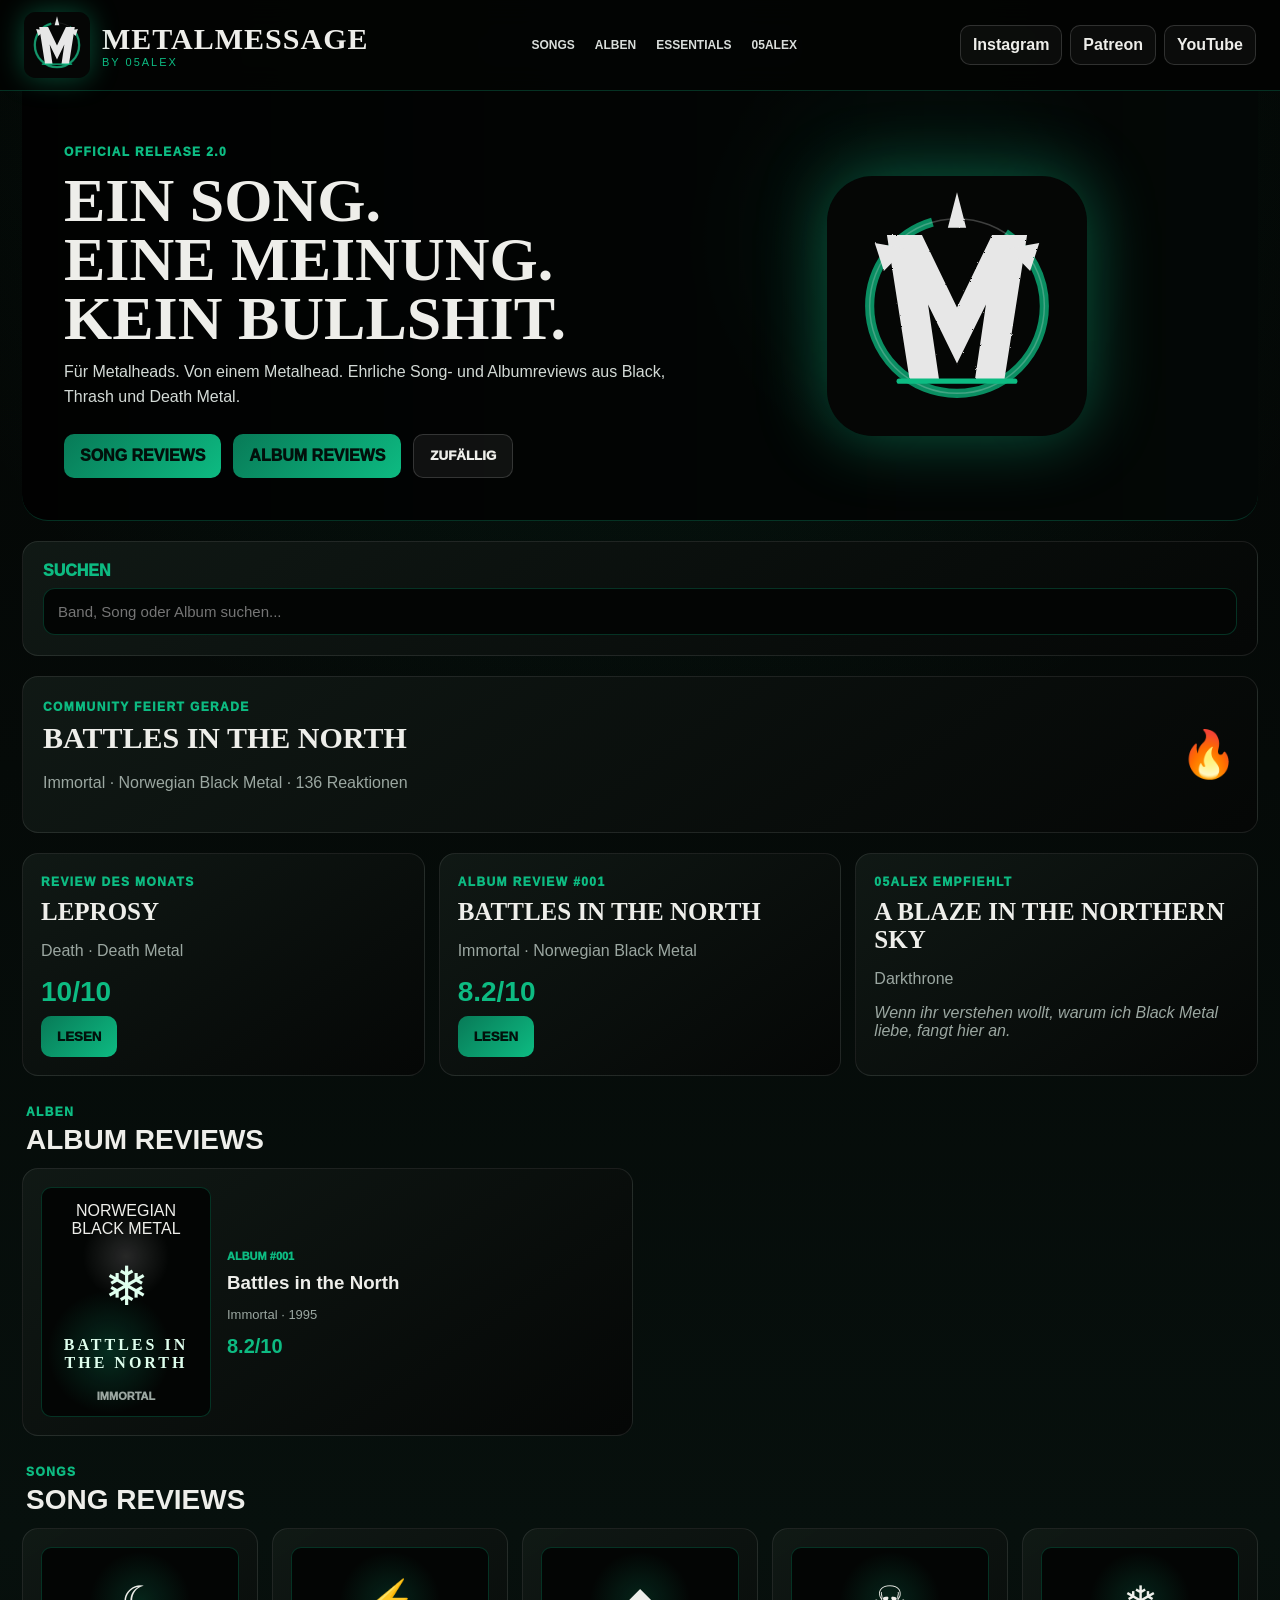
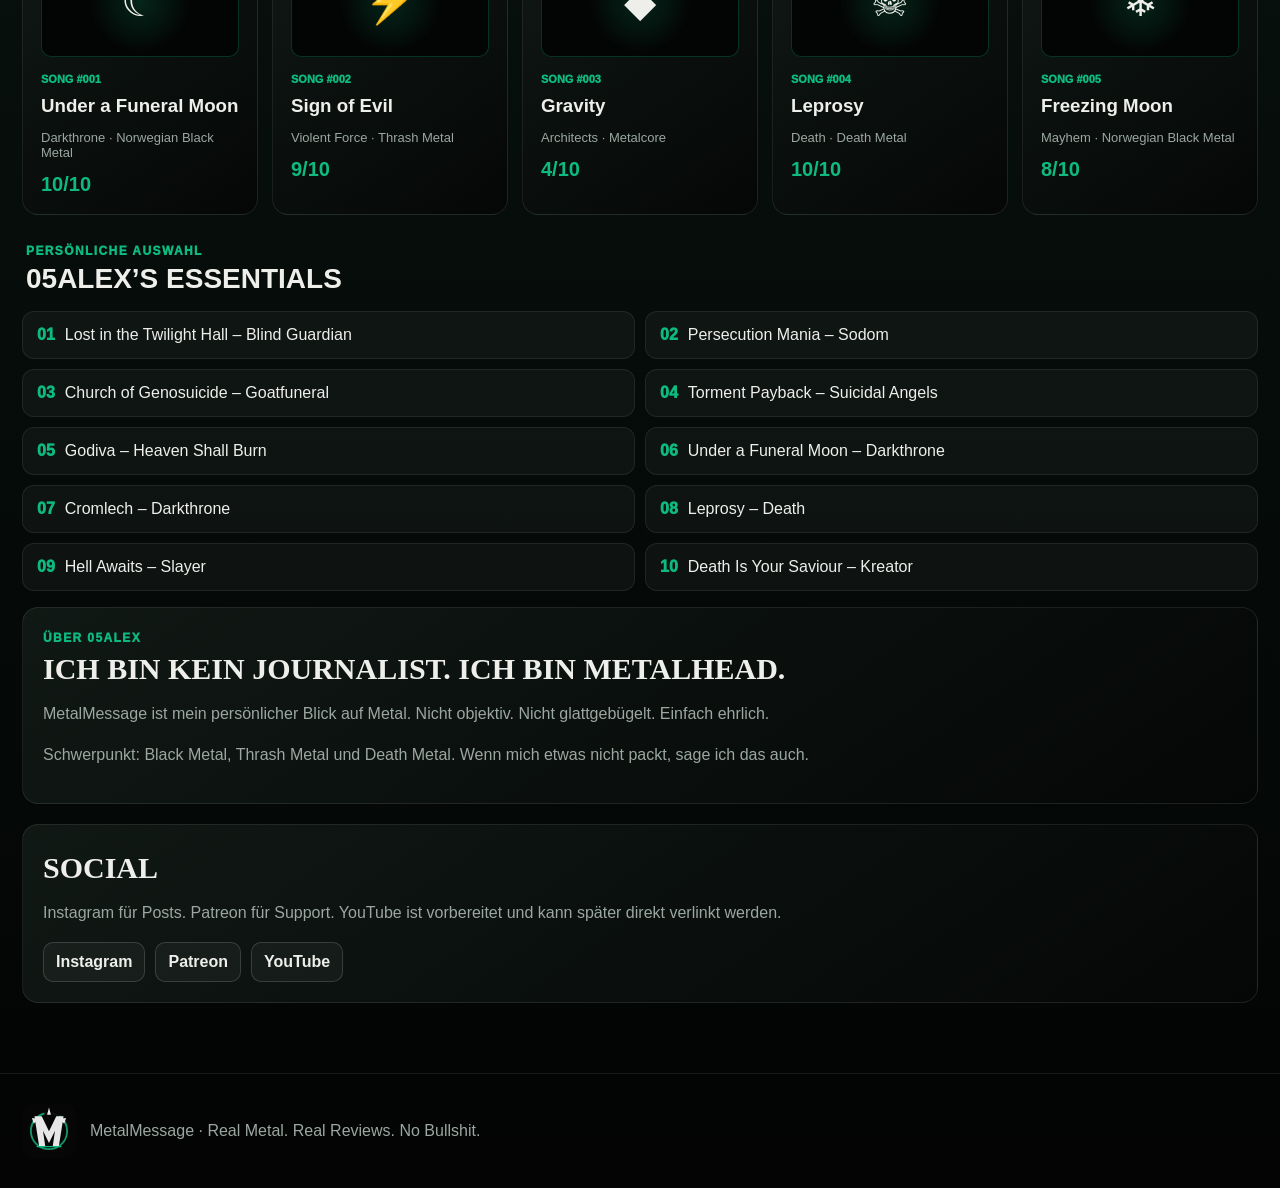
==== commit 7d3e27e5: "Add files via upload" ====
--- a/index.html
+++ b/index.html
@@ -1 +1,69 @@
-<!doctype html><html lang="de"><head><meta charset="utf-8"><meta name="viewport" content="width=device-width,initial-scale=1"><title>MetalMessage 1.0</title><link rel="icon" href="favicon.svg" type="image/svg+xml"><link rel="stylesheet" href="style.css"></head><body><div id="loader"><img src="logo.svg"><span>MetalMessage</span></div><header><a class="brand" href="#"><img src="logo.svg"><div><b>MetalMessage</b><small>by 05Alex</small></div></a><nav><a href="#songs">Songs</a><a href="#albums">Alben</a><a href="#essentials">Essentials</a><a href="#about">05Alex</a></nav><div><a href="https://www.instagram.com/metalmessage05alex/">Instagram</a><a href="https://www.patreon.com/c/metalmessageby05alex/posts">Patreon</a><a href="#">YouTube</a></div></header><main><section class="hero"><div><p>MetalMessage 1.0</p><h1>Ein Song.<br>Eine Meinung.<br>Kein Bullshit.</h1><span>Für Metalheads. Von einem Metalhead. Ehrliche Song- und Album-Reviews aus Black, Thrash und Death Metal.</span><div class="buttons"><a href="#songs">Song Reviews</a><a href="#albums">Album Reviews</a></div></div><img src="logo.svg"></section><section class="search"><label>Suchen</label><input id="search" placeholder="Band, Song oder Album suchen..."></section><section class="community"><div><span>Community feiert gerade</span><h2>Leprosy</h2><p>Death · Death Metal · 10/10</p></div><strong>🤘</strong></section><section class="grid3"><article><span>Review des Monats</span><h2>Leprosy</h2><p>Death · Death Metal</p><b>10/10</b></article><article><span>Album Review #001</span><h2>Battles in the North</h2><p>Immortal · Norwegian Black Metal</p><b>8.2/10</b></article><article><span>05Alex empfiehlt</span><h2>A Blaze in the Northern Sky</h2><p>Darkthrone</p><em>Wenn ihr verstehen wollt, warum ich Black Metal liebe, fangt hier an.</em></article></section><section id="albums"><div class="title"><span>Alben</span><h2>Album Reviews</h2></div><article class="album card" data-search="immortal battles in the north norwegian black metal"><div class="poster"><span>Norwegian Black Metal</span><strong>❄</strong><b>BATTLES IN THE NORTH</b><small>Immortal</small></div><div><span>Album Review #001</span><h2>Immortal – Battles in the North</h2><p>Nach mehreren Durchläufen hat mich das Album besonders in der zweiten Hälfte richtig gepackt. Die Atmosphäre, die eisigen Melodien und die kompromisslose Energie machen dieses Album zu einem echten Black-Metal-Klassiker.</p><b>8.2/10</b><h3>Top 3 Songs</h3><ol><li>Cursed Realms of the Winterdemons — 9,1/10</li><li>At the Stormy Gates of Mist</li><li>Circling Above in Time Before Time</li></ol><div class="react">🤘 41 · ❄️ 38 · ☠️ 22 · 🌑 35 · 🔥 19</div></div></article></section><section id="songs"><div class="title"><span>Songs</span><h2>Song Reviews</h2></div><div class="cards"><article class="card" data-search="death leprosy death metal"><h3>Leprosy</h3><p>Death · Death Metal</p><b>10/10</b><small>Für mich pure Perfektion.</small><div class="react">🤘 52 · ☠️ 44 · 🔥 31</div></article><article class="card" data-search="darkthrone under a funeral moon black metal"><h3>Under a Funeral Moon</h3><p>Darkthrone · Norwegian Black Metal</p><b>10/10</b><small>Tempo. Brutalität. Und immer nur nach vorne.</small><div class="react">🤘 49 · 🌑 41 · ☠️ 29</div></article><article class="card" data-search="violent force sign of evil thrash metal"><h3>Sign of Evil</h3><p>Violent Force · Thrash Metal</p><b>9/10</b><small>Einer der besten Thrash-Songs aller Zeiten.</small><div class="react">🔥 44 · 🤘 39 · 🎸 31</div></article><article class="card" data-search="mayhem freezing moon black metal"><h3>Freezing Moon</h3><p>Mayhem · Norwegian Black Metal</p><b>8/10</b><small>Der Song, der mich zum Black Metal brachte.</small><div class="react">🌑 50 · ❄️ 37 · 🖤 34</div></article><article class="card" data-search="architects gravity metalcore"><h3>Gravity</h3><p>Architects · Metalcore</p><b>4/10</b><small>Die Melodie gefällt mir, aber mehr nicht.</small><div class="react">◆ 12 · 🤘 9</div></article></div></section><section id="essentials"><div class="title"><span>Persönliche Auswahl</span><h2>05Alex’s Essentials</h2></div><ol class="ess"><li>Lost in the Twilight Hall – Blind Guardian</li><li>Persecution Mania – Sodom</li><li>Church of Genosuicide – Goatfuneral</li><li>Torment Payback – Suicidal Angels</li><li>Godiva – Heaven Shall Burn</li><li>Under a Funeral Moon – Darkthrone</li><li>Cromlech – Darkthrone</li><li>Leprosy – Death</li><li>Hell Awaits – Slayer</li><li>Death Is Your Saviour – Kreator</li></ol></section><section id="about" class="about"><span>Über 05Alex</span><h2>Ich bin kein Journalist. Ich bin Metalhead.</h2><p>MetalMessage ist mein persönlicher Blick auf Metal. Nicht objektiv. Nicht glattgebügelt. Einfach ehrlich.</p><p>Schwerpunkt: Black Metal, Thrash Metal und Death Metal. Wenn mich etwas nicht packt, sage ich das auch.</p></section></main><footer><img src="logo.svg"><span>MetalMessage · Real Metal. Real Reviews. No Bullshit.</span></footer><script src="app.js"></script></body></html>
+<!DOCTYPE html>
+<html lang="de">
+<head>
+<meta charset="UTF-8">
+<meta name="viewport" content="width=device-width, initial-scale=1.0">
+<title>MetalMessage 2.0</title>
+<link rel="icon" href="favicon.svg" type="image/svg+xml">
+<link rel="stylesheet" href="style.css">
+<script>setTimeout(function(){document.documentElement.classList.add('ready')},900);</script>
+</head>
+<body>
+<div id="loader"><img src="logo.svg" alt=""><span>MetalMessage</span></div>
+
+<header class="topbar">
+<a class="brand" href="#home"><img src="logo.svg" alt=""><div><strong>MetalMessage</strong><small>by 05Alex</small></div></a>
+<nav><a href="#songs">Songs</a><a href="#albums">Alben</a><a href="#essentials">Essentials</a><a href="#about">05Alex</a></nav>
+<div class="links"><a href="https://www.instagram.com/metalmessage05alex/" target="_blank">Instagram</a><a href="https://www.patreon.com/c/metalmessageby05alex/posts" target="_blank">Patreon</a><a href="#" target="_blank">YouTube</a></div>
+</header>
+
+<main id="home">
+<section class="hero">
+<div>
+<p>Official Release 2.0</p>
+<h1>Ein Song.<br>Eine Meinung.<br>Kein Bullshit.</h1>
+<span>Für Metalheads. Von einem Metalhead. Ehrliche Song- und Albumreviews aus Black, Thrash und Death Metal.</span>
+<div class="actions"><a href="#songs">Song Reviews</a><a href="#albums">Album Reviews</a><button id="randomBtn">Zufällig</button></div>
+</div>
+<img src="logo.svg" alt="">
+</section>
+
+<section class="search"><label>Suchen</label><input id="search" placeholder="Band, Song oder Album suchen..."></section>
+
+<section id="community" class="community"><div><span>Community feiert gerade</span><h2>Leprosy</h2><p>Reagiere auf Reviews und ändere den Favoriten.</p></div><strong>🤘</strong></section>
+
+<section class="spotlight">
+<article><span>Review des Monats</span><h2>Leprosy</h2><p>Death · Death Metal</p><strong>10/10</strong><button data-open="leprosy">Lesen</button></article>
+<article><span>Album Review #001</span><h2>Battles in the North</h2><p>Immortal · Norwegian Black Metal</p><strong>8.2/10</strong><button data-open="battles-in-the-north">Lesen</button></article>
+<article><span>05Alex empfiehlt</span><h2>A Blaze in the Northern Sky</h2><p>Darkthrone</p><em>Wenn ihr verstehen wollt, warum ich Black Metal liebe, fangt hier an.</em></article>
+</section>
+
+<section id="albums"><div class="section-head"><span>Alben</span><h2>Album Reviews</h2></div><div class="album-grid"><article class="album-card" data-kind="album" data-id="battles-in-the-north" data-search="immortal battles in the north norwegian black metal"><div class="artwork"><span>Norwegian Black Metal</span><div class="mark">❄</div><b>BATTLES IN THE NORTH</b><small>Immortal</small></div><div><small>Album #001</small><h3>Battles in the North</h3><p>Immortal · 1995</p><strong>8.2/10</strong></div></article></div></section>
+<section id="songs"><div class="section-head"><span>Songs</span><h2>Song Reviews</h2></div><div class="grid"><article class="card" data-kind="song" data-id="under-a-funeral-moon" data-search="darkthrone under a funeral moon norwegian black metal"><div class="mini">☾</div><small>Song #001</small><h3>Under a Funeral Moon</h3><p>Darkthrone · Norwegian Black Metal</p><strong>10/10</strong></article>
+<article class="card" data-kind="song" data-id="sign-of-evil" data-search="violent force sign of evil thrash metal"><div class="mini">⚡</div><small>Song #002</small><h3>Sign of Evil</h3><p>Violent Force · Thrash Metal</p><strong>9/10</strong></article>
+<article class="card" data-kind="song" data-id="gravity" data-search="architects gravity metalcore"><div class="mini">◆</div><small>Song #003</small><h3>Gravity</h3><p>Architects · Metalcore</p><strong>4/10</strong></article>
+<article class="card" data-kind="song" data-id="leprosy" data-search="death leprosy death metal"><div class="mini">☠</div><small>Song #004</small><h3>Leprosy</h3><p>Death · Death Metal</p><strong>10/10</strong></article>
+<article class="card" data-kind="song" data-id="freezing-moon" data-search="mayhem freezing moon norwegian black metal"><div class="mini">❄</div><small>Song #005</small><h3>Freezing Moon</h3><p>Mayhem · Norwegian Black Metal</p><strong>8/10</strong></article></div></section>
+
+<section id="essentials"><div class="section-head"><span>Persönliche Auswahl</span><h2>05Alex’s Essentials</h2></div><ol class="essentials"><li><span>01</span>Lost in the Twilight Hall – Blind Guardian</li>
+<li><span>02</span>Persecution Mania – Sodom</li>
+<li><span>03</span>Church of Genosuicide – Goatfuneral</li>
+<li><span>04</span>Torment Payback – Suicidal Angels</li>
+<li><span>05</span>Godiva – Heaven Shall Burn</li>
+<li><span>06</span>Under a Funeral Moon – Darkthrone</li>
+<li><span>07</span>Cromlech – Darkthrone</li>
+<li><span>08</span>Leprosy – Death</li>
+<li><span>09</span>Hell Awaits – Slayer</li>
+<li><span>10</span>Death Is Your Saviour – Kreator</li></ol></section>
+
+<section id="about" class="about"><span>Über 05Alex</span><h2>Ich bin kein Journalist. Ich bin Metalhead.</h2><p>MetalMessage ist mein persönlicher Blick auf Metal. Nicht objektiv. Nicht glattgebügelt. Einfach ehrlich.</p><p>Schwerpunkt: Black Metal, Thrash Metal und Death Metal. Wenn mich etwas nicht packt, sage ich das auch.</p></section>
+
+<section class="socialhub"><h2>Social</h2><p>Instagram für Posts. Patreon für Support. YouTube ist vorbereitet und kann später direkt verlinkt werden.</p><div><a href="https://www.instagram.com/metalmessage05alex/" target="_blank">Instagram</a><a href="https://www.patreon.com/c/metalmessageby05alex/posts" target="_blank">Patreon</a><a href="#" target="_blank">YouTube</a></div></section>
+</main>
+
+<section id="detail" class="detail hidden"></section>
+<footer><img src="logo.svg" alt=""><span>MetalMessage · Real Metal. Real Reviews. No Bullshit.</span></footer>
+<script src="data.js"></script>
+<script src="app.js"></script>
+</body>
+</html>
--- a/style.css
+++ b/style.css
@@ -1 +1 @@
-:root{--e:#0dbb82;--text:#eeeeea;--mut:#9ba7a1;--line:rgba(13,187,130,.25)}*{box-sizing:border-box}html{scroll-behavior:smooth}body{margin:0;background:radial-gradient(circle at top,rgba(13,187,130,.13),transparent 28%),linear-gradient(#030403,#07100d 55%,#030403);color:var(--text);font-family:Arial,Helvetica,sans-serif}a{color:inherit}#loader{position:fixed;inset:0;background:#020303;z-index:999;display:grid;place-items:center;transition:.4s}#loader img{width:120px;filter:drop-shadow(0 0 24px rgba(13,187,130,.5));animation:pulse 1.2s infinite alternate}#loader span{margin-top:-130px;text-transform:uppercase;letter-spacing:4px}.loaded #loader{opacity:0;visibility:hidden;pointer-events:none}@keyframes pulse{from{transform:scale(.96)}to{transform:scale(1.04)}}header{position:sticky;top:0;z-index:50;display:flex;align-items:center;gap:20px;padding:12px 24px;background:rgba(3,4,3,.94);border-bottom:1px solid var(--line);backdrop-filter:blur(14px)}.brand{display:flex;align-items:center;gap:12px;text-decoration:none;min-width:280px}.brand img{width:66px}.brand b{font-family:Georgia,serif;text-transform:uppercase;font-size:30px}.brand small{display:block;color:var(--e);text-transform:uppercase;letter-spacing:2px;font-size:11px}nav{display:flex;gap:20px;flex:1;justify-content:center}nav a,header div a{text-decoration:none;text-transform:uppercase;font-weight:900;font-size:12px;color:#d9dedb}header div{display:flex;gap:10px}header div a{border:1px solid rgba(255,255,255,.15);padding:10px;border-radius:10px;background:rgba(255,255,255,.04)}main{max-width:1380px;margin:0 auto;padding:0 22px 50px}.hero{min-height:420px;display:grid;grid-template-columns:1.1fr .9fr;align-items:center;border-radius:0 0 26px 26px;padding:42px;background:linear-gradient(90deg,rgba(0,0,0,.92),rgba(0,0,0,.58)),radial-gradient(circle at 72% 35%,rgba(13,187,130,.25),transparent 24%),#08110e;margin-bottom:20px}.hero p,.title span,.about span,.community span,.grid3 span,.album span{color:var(--e);text-transform:uppercase;letter-spacing:1.4px;font-size:12px;font-weight:950}.hero h1{font-family:Georgia,serif;text-transform:uppercase;font-size:62px;line-height:.95;margin:12px 0}.hero span{display:block;color:#d3dad6;max-width:620px;line-height:1.55}.hero img{width:260px;justify-self:center}.buttons{display:flex;gap:12px;margin-top:24px}.buttons a{border-radius:10px;padding:13px 16px;background:linear-gradient(135deg,#087a57,var(--e));color:#02100b;font-weight:950;text-transform:uppercase;text-decoration:none}.search,.community,.about,.card,.grid3 article{background:linear-gradient(145deg,rgba(17,26,22,.94),rgba(5,7,6,.97));border:1px solid rgba(255,255,255,.09);border-radius:16px;padding:20px;margin-bottom:20px}.search label{display:block;color:var(--e);text-transform:uppercase;font-weight:950;margin-bottom:8px}.search input{width:100%;border:1px solid var(--line);background:#030504;color:var(--text);border-radius:12px;padding:14px;font-size:15px}.community{display:grid;grid-template-columns:1fr auto;align-items:center}.community h2,.about h2{font-family:Georgia,serif;text-transform:uppercase;font-size:30px;margin:6px 0}.community p,.about p,.card p,.card small,.grid3 p,.grid3 em{color:var(--mut);line-height:1.55}.community strong{font-size:46px}.grid3{display:grid;grid-template-columns:repeat(3,1fr);gap:14px}.grid3 h2,.card h2,.card h3{font-family:Georgia,serif;text-transform:uppercase}.grid3 b,.card b{display:block;color:var(--e);font-size:28px;margin:8px 0}.title{margin:26px 4px 12px}.title h2{font-size:28px;margin:4px 0;text-transform:uppercase}.cards{display:grid;grid-template-columns:repeat(5,1fr);gap:14px}.album{display:grid;grid-template-columns:240px 1fr;gap:18px}.poster{min-height:260px;border-radius:10px;border:1px solid var(--line);display:flex;flex-direction:column;justify-content:space-between;padding:14px;text-align:center;text-transform:uppercase;background:radial-gradient(circle at 50% 30%,rgba(255,255,255,.14),transparent 24%),radial-gradient(circle at 40% 72%,rgba(13,187,130,.22),transparent 32%),#030504}.poster strong{font-size:54px}.poster b{font-family:Georgia,serif;letter-spacing:3px}.react{margin-top:12px;color:var(--e);font-weight:900}.ess{display:grid;grid-template-columns:repeat(2,1fr);gap:10px;padding:0;list-style:none}.ess li{background:rgba(255,255,255,.04);border:1px solid rgba(255,255,255,.08);border-radius:12px;padding:14px}footer{max-width:1380px;margin:0 auto;padding:30px 22px;display:flex;gap:14px;align-items:center;color:var(--mut);border-top:1px solid rgba(255,255,255,.08)}footer img{width:54px}@media(max-width:900px){header{padding:10px 12px}.brand{min-width:auto}.brand img{width:54px}.brand b{font-size:22px}.brand small,nav{display:none}header div a{font-size:11px;padding:8px}main{padding:0 14px 40px}.hero{grid-template-columns:1fr;padding:30px 18px}.hero h1{font-size:42px}.hero img{display:none}.grid3,.cards,.album,.ess{grid-template-columns:1fr}.community{grid-template-columns:1fr}}
+:root{--bg:#050605;--panel:#0d1210;--panel2:#111a16;--emerald:#0dbb82;--emerald2:#087a57;--text:#eeeeea;--muted:#9ba7a1;--line:rgba(13,187,130,.25)}*{box-sizing:border-box}html{scroll-behavior:smooth}body{margin:0;background:radial-gradient(circle at top,rgba(13,187,130,.12),transparent 28%),linear-gradient(#030403,#07100d 55%,#030403);color:var(--text);font-family:Arial,Helvetica,sans-serif}a{color:inherit}#loader{position:fixed;inset:0;background:#020303;z-index:999;display:grid;place-items:center;transition:.35s}#loader img{width:118px;filter:drop-shadow(0 0 24px rgba(13,187,130,.5))}#loader span{margin-top:-130px;text-transform:uppercase;letter-spacing:4px;color:#ddd}.ready #loader{opacity:0;visibility:hidden;pointer-events:none}.topbar{position:sticky;top:0;z-index:50;display:flex;align-items:center;gap:22px;padding:12px 24px;background:rgba(3,4,3,.94);border-bottom:1px solid var(--line);backdrop-filter:blur(14px)}.brand{display:flex;align-items:center;gap:12px;text-decoration:none;min-width:280px}.brand img{width:66px;height:66px;filter:drop-shadow(0 0 14px rgba(13,187,130,.4))}.brand strong{font-family:Georgia,serif;text-transform:uppercase;font-size:30px;letter-spacing:1px}.brand small{display:block;color:var(--emerald);text-transform:uppercase;letter-spacing:2px;font-size:11px}nav{display:flex;gap:20px;flex:1;justify-content:center}nav a{text-decoration:none;text-transform:uppercase;font-weight:900;font-size:12px;color:#d9dedb}nav a:hover{color:var(--emerald)}.links{display:flex;gap:8px}.links a,.socialhub a{font-weight:900;text-decoration:none;border:1px solid rgba(255,255,255,.15);padding:10px 12px;border-radius:10px;background:rgba(255,255,255,.04)}main,.detail{max-width:1380px;margin:0 auto;padding:0 22px 50px}.hero{min-height:430px;display:grid;grid-template-columns:1.1fr .9fr;align-items:center;border-radius:0 0 26px 26px;padding:42px;background:linear-gradient(90deg,rgba(0,0,0,.92),rgba(0,0,0,.58)),radial-gradient(circle at 72% 35%,rgba(13,187,130,.25),transparent 24%),#08110e;margin-bottom:20px;border-bottom:1px solid var(--line)}.hero p,.section-head span,.about span,.community span,.spotlight span{color:var(--emerald);text-transform:uppercase;letter-spacing:1.4px;font-size:12px;font-weight:950}.hero h1{font-family:Georgia,serif;text-transform:uppercase;font-size:62px;line-height:.95;margin:12px 0}.hero span{display:block;color:#d3dad6;max-width:620px;line-height:1.55}.hero img{width:260px;justify-self:center;filter:drop-shadow(0 0 34px rgba(13,187,130,.45))}.actions{display:flex;gap:12px;flex-wrap:wrap;margin-top:24px}.actions a,.actions button,.spotlight button{border:0;border-radius:10px;padding:13px 16px;background:linear-gradient(135deg,var(--emerald2),var(--emerald));color:#02100b;font-weight:950;text-transform:uppercase;text-decoration:none;cursor:pointer}.actions button{background:rgba(255,255,255,.06);color:var(--text);border:1px solid rgba(255,255,255,.15)}.search,.community,.about,.socialhub{background:linear-gradient(145deg,rgba(17,26,22,.94),rgba(5,7,6,.97));border:1px solid rgba(255,255,255,.09);border-radius:16px;padding:20px;margin-bottom:20px}.search label{display:block;color:var(--emerald);text-transform:uppercase;font-weight:950;margin-bottom:8px}.search input{width:100%;border:1px solid var(--line);background:#030504;color:var(--text);border-radius:12px;padding:14px;font-size:15px}.community{display:grid;grid-template-columns:1fr auto;align-items:center;cursor:pointer}.community h2,.about h2,.socialhub h2{font-family:Georgia,serif;text-transform:uppercase;font-size:30px;margin:6px 0}.community p,.about p,.socialhub p{color:var(--muted);line-height:1.55}.community strong{font-size:46px}.spotlight{display:grid;grid-template-columns:repeat(3,1fr);gap:14px;margin-bottom:24px}.spotlight article,.card,.album-card{background:linear-gradient(145deg,rgba(17,26,22,.94),rgba(5,7,6,.97));border:1px solid rgba(255,255,255,.09);border-radius:16px;padding:18px}.spotlight h2{font-family:Georgia,serif;text-transform:uppercase;font-size:25px;margin:8px 0}.spotlight p,.spotlight em{color:var(--muted)}.spotlight strong{display:block;color:var(--emerald);font-size:28px;margin:8px 0}.section-head{margin:26px 4px 12px}.section-head h2{font-size:28px;margin:4px 0;text-transform:uppercase}.grid{display:grid;grid-template-columns:repeat(5,1fr);gap:14px}.card,.album-card{cursor:pointer;transition:.2s}.card:hover,.album-card:hover{transform:translateY(-3px);border-color:var(--emerald)}.mini{height:110px;border-radius:10px;border:1px solid var(--line);display:grid;place-items:center;margin-bottom:12px;background:radial-gradient(circle,rgba(13,187,130,.18),transparent 45%),#030504;font-size:42px}.card small,.album-card small{color:var(--emerald);text-transform:uppercase;font-weight:950;font-size:11px}.card h3,.album-card h3{margin:8px 0 4px}.card p,.album-card p{color:var(--muted);font-size:13px}.card strong,.album-card strong{color:var(--emerald);font-size:20px}.album-grid{display:grid;grid-template-columns:repeat(2,1fr);gap:14px}.album-card{display:grid;grid-template-columns:170px 1fr;gap:16px;align-items:center}.artwork{min-height:230px;border-radius:10px;border:1px solid var(--line);display:flex;flex-direction:column;justify-content:space-between;padding:14px;text-align:center;text-transform:uppercase;background:radial-gradient(circle at 50% 30%,rgba(255,255,255,.14),transparent 24%),radial-gradient(circle at 40% 72%,rgba(13,187,130,.22),transparent 32%),#030504}.mark{font-size:54px;color:#dfffee}.artwork b{font-family:Georgia,serif;color:#dfffee;letter-spacing:3px}.artwork small{color:var(--muted)}.essentials{display:grid;grid-template-columns:repeat(2,1fr);gap:10px;padding:0;list-style:none}.essentials li{background:rgba(255,255,255,.04);border:1px solid rgba(255,255,255,.08);border-radius:12px;padding:14px}.essentials span{color:var(--emerald);font-weight:950;margin-right:10px}.detail{padding-top:24px}.hidden{display:none!important}.back{display:inline-block;color:var(--emerald);font-weight:950;text-transform:uppercase;margin-bottom:14px;cursor:pointer}.detail-layout{display:grid;grid-template-columns:310px 1fr;gap:20px}.detail-main{background:linear-gradient(145deg,rgba(17,26,22,.94),rgba(5,7,6,.97));border:1px solid rgba(255,255,255,.09);border-radius:16px;padding:22px}.detail-main h1{font-family:Georgia,serif;text-transform:uppercase;font-size:42px;margin:8px 0}.detail-main h2{color:var(--muted);font-size:18px}.block{border:1px solid rgba(255,255,255,.08);border-radius:12px;padding:16px;margin:14px 0;background:rgba(255,255,255,.035)}.block span{color:var(--emerald);text-transform:uppercase;font-size:12px;font-weight:950}.block p,.block li{color:#d2dad5;line-height:1.55}.score-row{display:grid;grid-template-columns:130px 1fr 45px;gap:10px;align-items:center;margin:10px 0}.bar{height:8px;background:rgba(255,255,255,.1);border-radius:999px;overflow:hidden}.bar i{display:block;height:100%;background:linear-gradient(90deg,var(--emerald2),var(--emerald))}.reactions{display:flex;gap:8px;flex-wrap:wrap}.reactions button{border:1px solid rgba(255,255,255,.13);background:rgba(255,255,255,.045);color:var(--text);border-radius:999px;padding:10px 12px;font-weight:950;cursor:pointer}.reactions button.active{border-color:var(--emerald);background:rgba(13,187,130,.16)}.socialhub div{display:flex;gap:10px;flex-wrap:wrap}footer{max-width:1380px;margin:0 auto;padding:30px 22px;display:flex;gap:14px;align-items:center;color:var(--muted);border-top:1px solid rgba(255,255,255,.08)}footer img{width:54px}@media(max-width:980px){.topbar{padding:10px 12px}.brand{min-width:auto}.brand img{width:54px}.brand strong{font-size:22px}.brand small,nav{display:none}.links a{font-size:12px;padding:8px}main,.detail{padding:0 14px 40px}.hero{grid-template-columns:1fr;padding:30px 18px}.hero h1{font-size:44px}.hero img{display:none}.spotlight,.album-grid{grid-template-columns:1fr}.grid{grid-template-columns:1fr 1fr}.detail-layout{grid-template-columns:1fr}.essentials{grid-template-columns:1fr}}@media(max-width:560px){.links a:nth-child(1){display:none}.hero h1{font-size:36px}.actions a,.actions button{width:100%;text-align:center}.grid{grid-template-columns:1fr}.album-card{grid-template-columns:1fr}.community{grid-template-columns:1fr}.score-row{grid-template-columns:100px 1fr 38px}}
